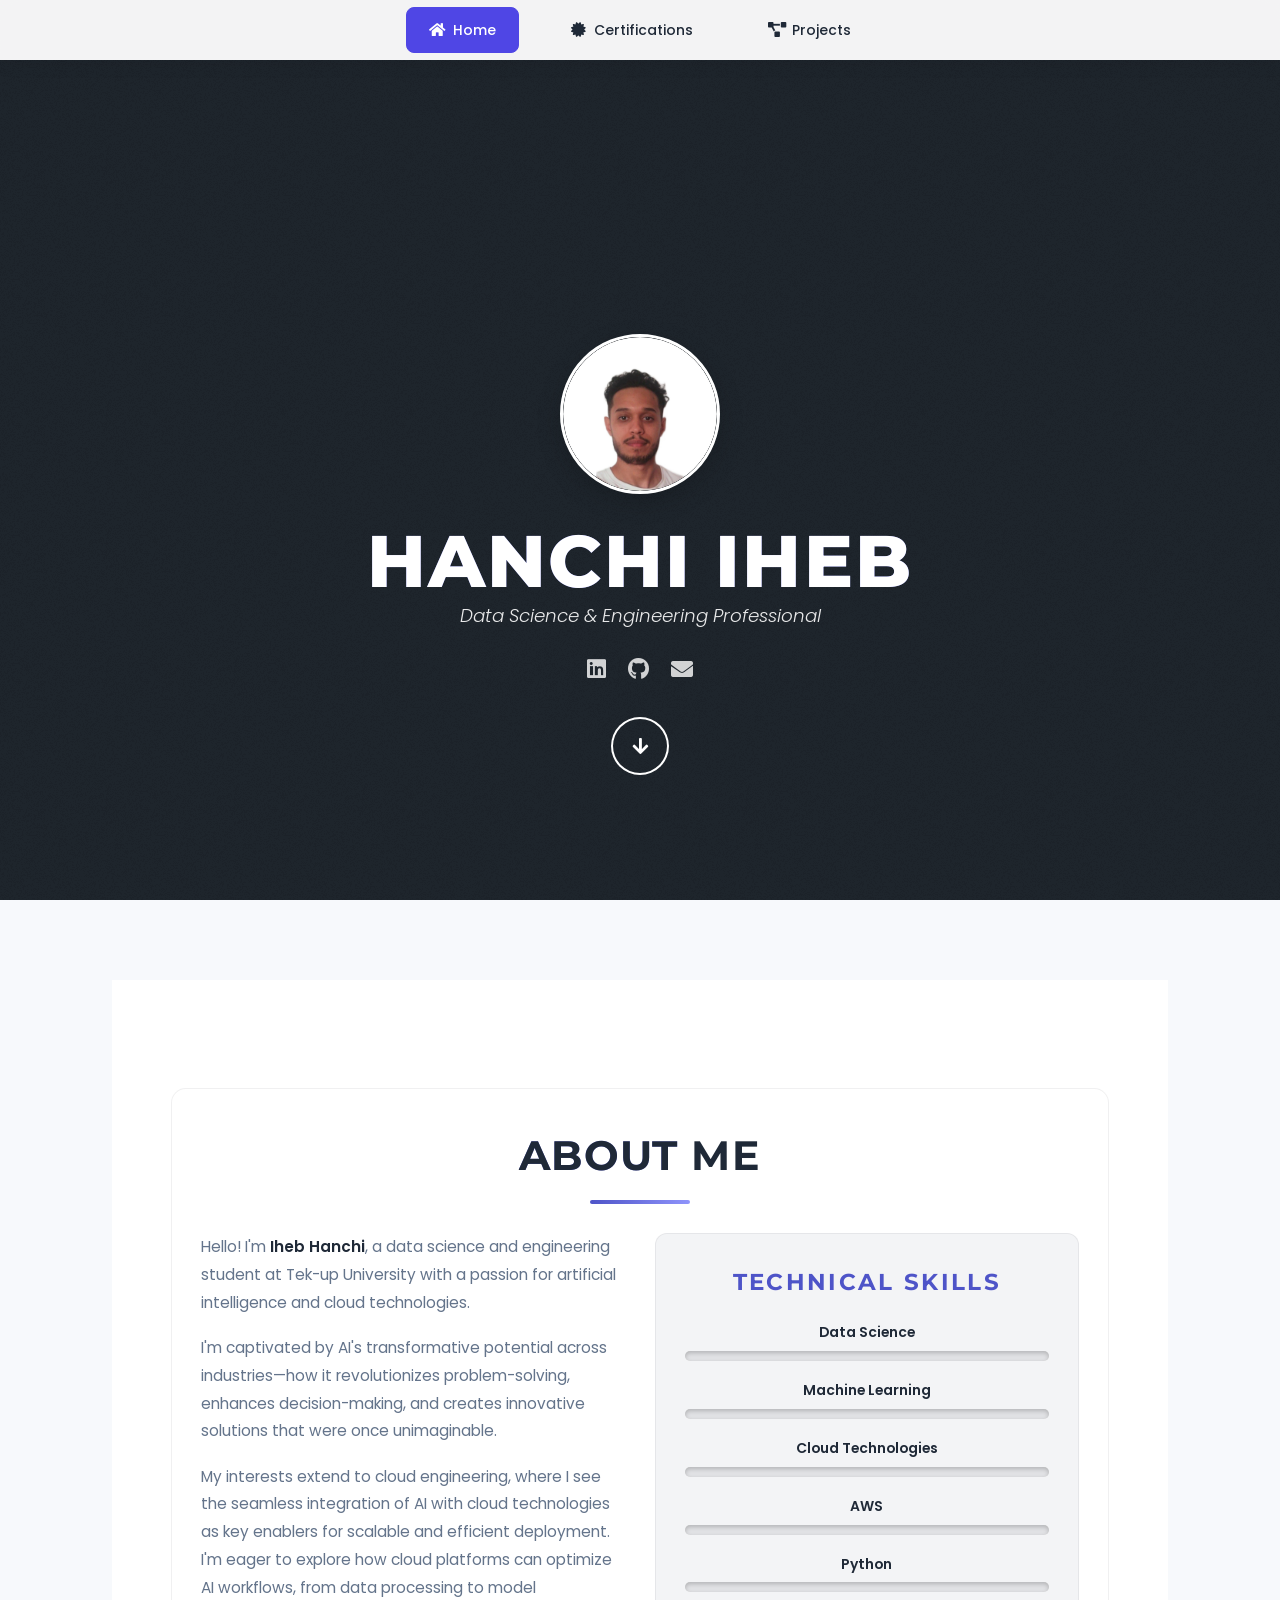
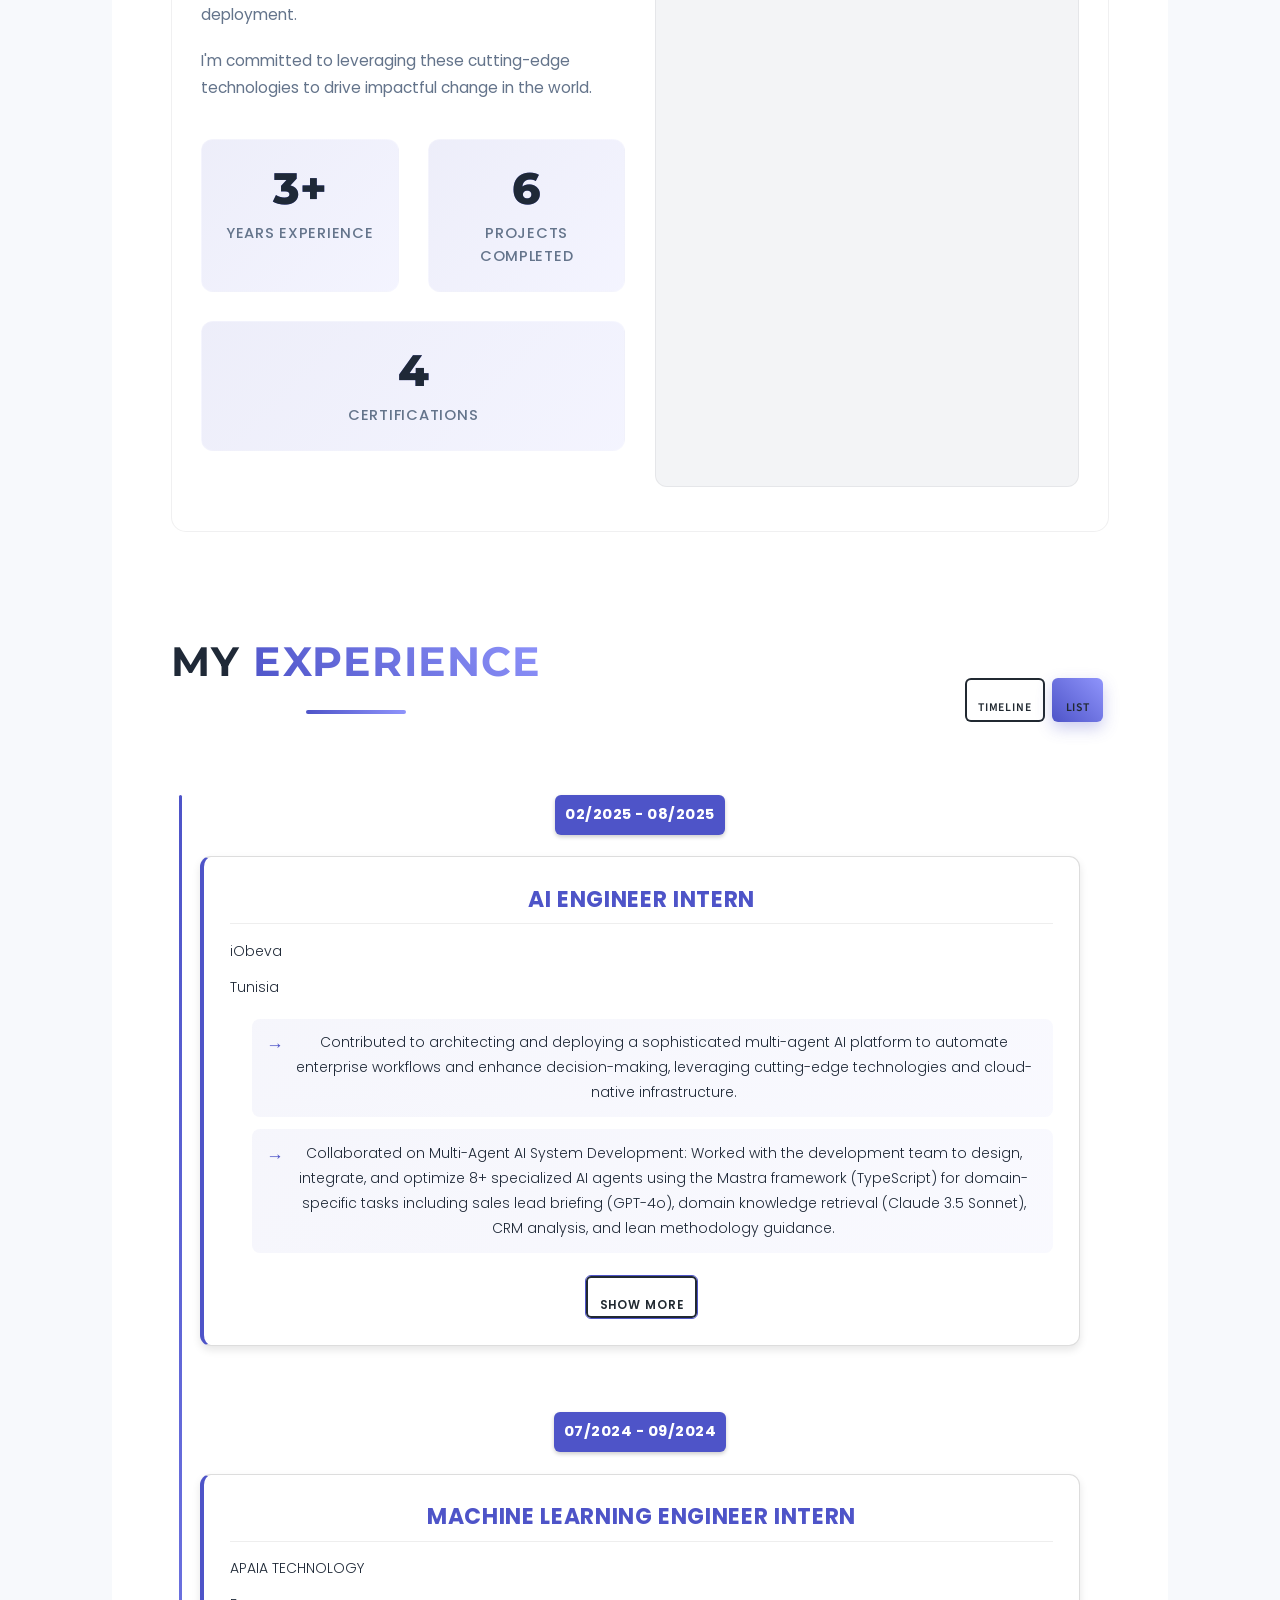
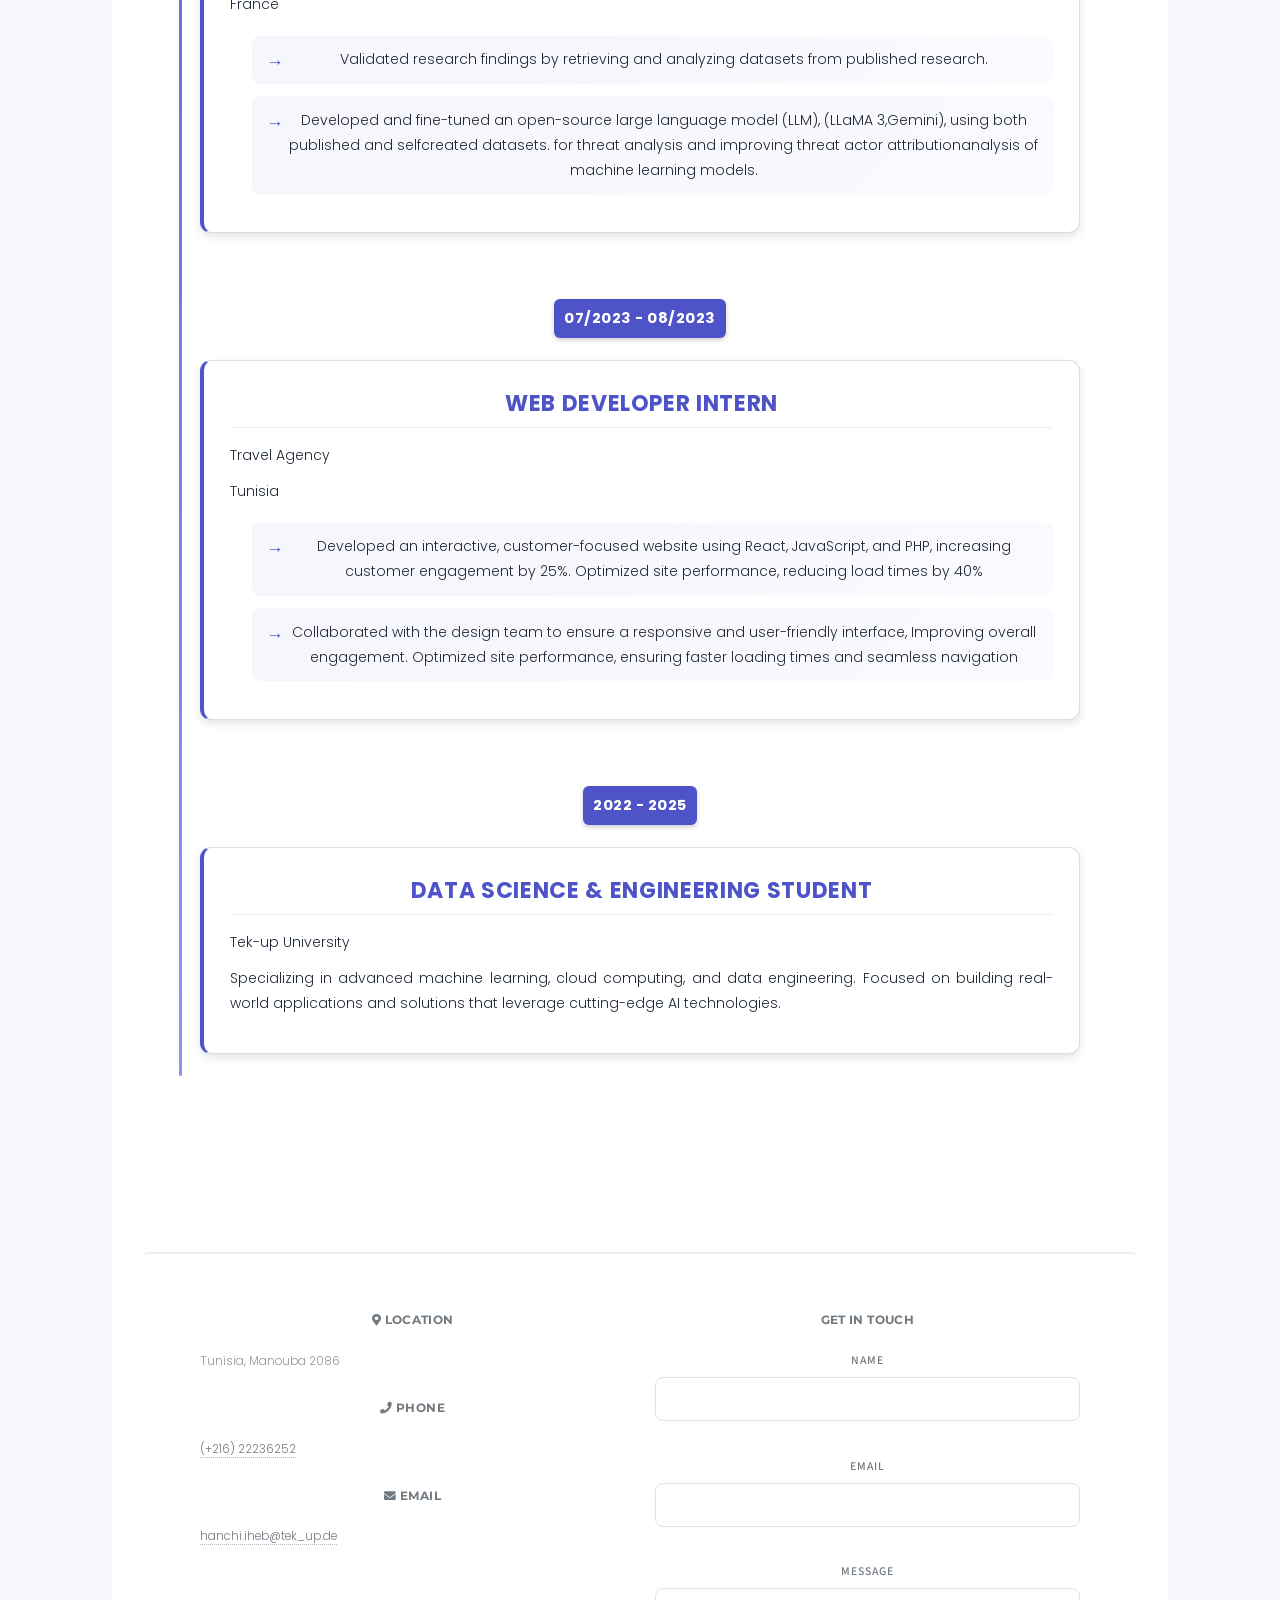
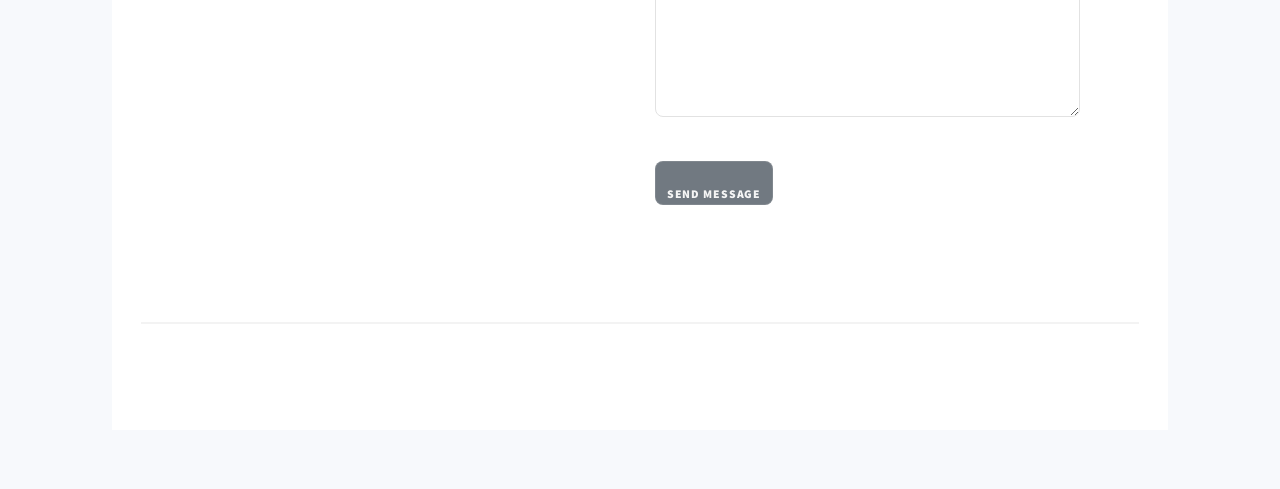
==== index.html @ a80ad4dc "my image" ====
<!DOCTYPE HTML>
<!--
	Massively by HTML5 UP
	html5up.net | @ajlkn
	Free for personal and commercial use under the CCA 3.0 license (html5up.net/license)
-->
<html>
	<head>
		<title>Hanchi Iheb | Portfolio</title>
		<meta charset="utf-8" />
		<meta name="viewport" content="width=device-width, initial-scale=1, user-scalable=no" />
		<link rel="stylesheet" href="assets/css/main.css?v=1.0.4" />
		<link rel="stylesheet" href="assets/css/custom.css?v=1.0.5" />
		<link rel="stylesheet" href="assets/css/experience-fix.css?v=1.0.4" />
		<link rel="stylesheet" href="assets/css/direct-fix.css?v=1.0.4" />
		<link rel="stylesheet" href="assets/css/navigation-fix.css?v=1.0.4" />
		<link rel="stylesheet" href="assets/css/portfolio-enhancement.css?v=1.0.4" />
		<link rel="stylesheet" href="assets/css/theme-light.css?v=1.0.4" />
		<link rel="stylesheet" href="assets/css/standalone-nav.css?v=1.0.4" />
		<link rel="preconnect" href="https://fonts.googleapis.com">
		<link rel="preconnect" href="https://fonts.gstatic.com" crossorigin>
		<link href="https://fonts.googleapis.com/css2?family=Poppins:wght@300;400;600;700&family=Montserrat:wght@700;800;900&display=swap" rel="stylesheet">
		<noscript><link rel="stylesheet" href="assets/css/noscript.css" /></noscript>
		<style>
			/* Direct fix for experience text visibility */
			.timeline-content { background-color: white !important; }
			.timeline-content p, .timeline-content li { color: #000 !important; }
			.timeline-content h3 { color: #4e54c8 !important; }
			.timeline-content ul li { color: #000 !important; }
			.timeline-content * { text-shadow: none !important; }
		</style>
	</head>
	<body class="is-preload">

		<a href="#main" class="skip-link">Skip to content</a>

		<!-- Wrapper -->
			<div id="wrapper" class="fade-in">

				<!-- Intro -->
					<div id="intro" class="fade-in-element">
						<div class="profile-picture">
							<img src="images/iheb.jpeg" alt="Iheb Hanchi" class="profile-image" />
						</div>
						<h1 class="gradient-text">Hanchi Iheb</h1>
						<p class="subtitle">Data Science & Engineering Professional</p>
						<div class="social-icons">
							<a href="https://www.linkedin.com/in/iheb-hanchi-700b96242" class="icon brands fa-linkedin" target="_blank"><span class="label">LinkedIn</span></a>
							<a href="https://github.com/Hanchiiheb" class="icon brands fa-github" target="_blank"><span class="label">GitHub</span></a>
							<a href="mailto:hanchi.iheb@tek_up.de" class="icon solid fa-envelope"><span class="label">Email</span></a>
						</div>
						<ul class="actions">
							<li><a href="#header" class="button icon solid solo fa-arrow-down scrolly">Explore</a></li>
						</ul>
					</div>

				<!-- Header -->
					<header id="header">
						
					</header>

				<!-- Nav -->
					<nav id="nav" class="modern-nav" role="navigation" aria-label="Primary">
						<ul class="links">
							<li class="active"><a href="index.html" aria-current="page"><span class="nav-icon fa fa-home"></span>Home</a></li>
							<li><a href="generic.html"><span class="nav-icon fa fa-certificate"></span>Certifications</a></li>
							<li><a href="elements.html"><span class="nav-icon fa fa-project-diagram"></span>Projects</a></li>
						</ul>
						<ul class="icons">
							<li><a href="https://github.com/Hanchiiheb" class="icon brands fa-github" target="_blank"><span class="label">GitHub</span></a></li>
							<li><a href="https://www.linkedin.com/in/iheb-hanchi-700b96242" class="icon brands fa-linkedin" target="_blank"><span class="label">LinkedIn</span></a></li>
						</ul>
					</nav>

				<!-- Main -->
					<div id="main">

						<!-- Featured Post -->
							<article class="post featured">
						<header class="major about-section">
							<h2 class="section-title"><span class="accent-color">About</span> Me</h2>
							<div class="about-content">
								<div class="about-text">
									<p>Hello! I'm <strong>Iheb Hanchi</strong>, a data science and engineering student at Tek-up University with a passion for artificial intelligence and cloud technologies.</p>
									<p>I'm captivated by AI's transformative potential across industries—how it revolutionizes problem-solving, enhances decision-making, and creates innovative solutions that were once unimaginable.</p>
									<p>My interests extend to cloud engineering, where I see the seamless integration of AI with cloud technologies as key enablers for scalable and efficient deployment. I'm eager to explore how cloud platforms can optimize AI workflows, from data processing to model deployment.</p>
									<p>I'm committed to leveraging these cutting-edge technologies to drive impactful change in the world.</p>
									
									<div class="stats-container">
										<div class="stat-item">
											<div class="stat-number">3+</div>
											<div class="stat-label">Years Experience</div>
										</div>
										<div class="stat-item">
											<div class="stat-number">6</div>
											<div class="stat-label">Projects Completed</div>
										</div>
										<div class="stat-item">
											<div class="stat-number">4</div>
											<div class="stat-label">Certifications</div>
										</div>
									</div>
								</div>
								<div class="skills-container">
									<h3>Technical Skills</h3>
									<div class="skill-item"><span class="skill-name">Data Science</span><div class="skill-bar"><div class="skill-level" style="width: 90%"></div></div></div>
									<div class="skill-item"><span class="skill-name">Machine Learning</span><div class="skill-bar"><div class="skill-level" style="width: 85%"></div></div></div>
									<div class="skill-item"><span class="skill-name">Cloud Technologies</span><div class="skill-bar"><div class="skill-level" style="width: 80%"></div></div></div>
									<div class="skill-item"><span class="skill-name">AWS</span><div class="skill-bar"><div class="skill-level" style="width: 85%"></div></div></div>
									<div class="skill-item"><span class="skill-name">Python</span><div class="skill-bar"><div class="skill-level" style="width: 90%"></div></div></div>
								</div>
							</div>
						</header>
					
					<!-- Experience Timeline -->
					<section class="timeline-section" style="display: block; visibility: visible; position: relative; z-index: 10;">
						<div class="experience-header">
							<h2 class="section-title">My <span class="accent-color">Experience</span></h2>
							<div class="view-toggle" role="tablist" aria-label="Experience View">
								<button class="toggle-btn active" data-view="timeline" aria-selected="true" type="button">Timeline</button>
								<button class="toggle-btn" data-view="list" aria-selected="false" type="button">List</button>
							</div>
						</div>
						<div class="timeline">
							<div class="timeline-item">
								<div class="timeline-dot"></div>
								<div class="timeline-date">02/2025 - 08/2025</div>
								<div class="timeline-content">
									<h3>AI Engineer Intern</h3>
									<p>iObeva</p>
									<p>Tunisia</p>
									<ul class="experience-list">
										<li>Contributed to architecting and deploying a sophisticated multi-agent AI platform to automate enterprise workflows and enhance decision-making, leveraging cutting-edge technologies and cloud-native infrastructure.</li>
										<li>Collaborated on Multi-Agent AI System Development: Worked with the development team to design, integrate, and optimize 8+ specialized AI agents using the Mastra framework (TypeScript) for domain-specific tasks including sales lead briefing (GPT-4o), domain knowledge retrieval (Claude 3.5 Sonnet), CRM analysis, and lean methodology guidance.</li>
										<li>Contributed to Agentic RAG & Tool Ecosystem: Assisted in implementing an advanced Retrieval-Augmented Generation (RAG) pipeline using PostgreSQL with PGVector for semantic search. Supported the creation of custom tools for external API integration (HubSpot, Salesforce, Jira) and web search capabilities, enabling agent autonomy with real-time data access.</li>
										<li>Managed Cloud-Native Deployment on AWS EKS: Worked with containerized full-stack application deployment (Vue.js, Node.js, PostgreSQL) using Docker on AWS Elastic Kubernetes Service (EKS). Managed cluster operations and deployment monitoring through OpenLens, overseeing pod orchestration, resource allocation, and configuration management with Helm charts. Implemented Dapr for microservices communication and state management.</li>
									</ul>
								</div>
							</div>
							<div class="timeline-item">
								<div class="timeline-dot"></div>
								<div class="timeline-date">07/2024 - 09/2024</div>
								<div class="timeline-content">
									<h3>Machine Learning Engineer Intern</h3>
									<p>APAIA TECHNOLOGY</p>
									<p>France</p>
									<ul class="experience-list">
										<li>Validated research findings by retrieving and analyzing datasets from published research.</li>
										<li>Developed and fine-tuned an open-source large language model (LLM), (LLaMA 3,Gemini), using both published and selfcreated datasets. for threat analysis and improving threat actor attributionanalysis of machine learning models.</li>
									</ul>
								</div>
							</div>
							<div class="timeline-item">
								<div class="timeline-dot"></div>
								<div class="timeline-date">07/2023 - 08/2023</div>
								<div class="timeline-content">
									<h3>Web Developer Intern</h3>
									<p>Travel Agency</p>
									<p>Tunisia</p>
									<ul class="experience-list">
										<li>Developed an interactive, customer-focused website using React, JavaScript, and PHP, increasing customer engagement by 25%. Optimized site performance, reducing load times by 40%</li>
										<li>Collaborated with the design team to ensure a responsive and user-friendly interface, Improving overall engagement. Optimized site performance, ensuring faster loading times and seamless navigation</li>
									</ul>
								</div>
							</div>
							<div class="timeline-item">
								<div class="timeline-dot"></div>
								<div class="timeline-date">2022 - 2025</div>
								<div class="timeline-content">
									<h3>Data Science & Engineering Student</h3>
									<p>Tek-up University</p>
									<p>Specializing in advanced machine learning, cloud computing, and data engineering. Focused on building real-world applications and solutions that leverage cutting-edge AI technologies.</p>
								</div>
							</div>
						</div>
					</section>
				</article>
						

				<!-- Footer -->
					<footer id="footer" class="modern-footer">
						<div class="footer-content">
							<section class="split contact">
								<section class="alt">
									<h3><i class="fa fa-map-marker-alt"></i> Location</h3>
									<p>Tunisia, Manouba 2086</p>
								</section>
								<section>
									<h3><i class="fa fa-phone"></i> Phone</h3>
									<p><a href="tel:+21622236252">(+216) 22236252</a></p>
								</section>
								<section>
									<h3><i class="fa fa-envelope"></i> Email</h3>
									<p><a href="mailto:hanchi.iheb@tek_up.de">hanchi.iheb@tek_up.de</a></p>
								</section>
							</section>
							<section class="contact-form">
								<h3>Get In Touch</h3>
								<form method="post" action="#">
									<div class="fields">
										<div class="field">
											<label for="name">Name</label>
											<input type="text" name="name" id="name" />
										</div>
										<div class="field">
											<label for="email">Email</label>
											<input type="text" name="email" id="email" />
										</div>
										<div class="field">
											<label for="message">Message</label>
											<textarea name="message" id="message" rows="3"></textarea>
										</div>
									</div>
									<ul class="actions">
										<li><input type="submit" value="Send Message" class="primary" /></li>
									</ul>
								</form>
							</section>
						</div>
					</footer>

				<!-- Copyright -->
					<div id="copyright" class="modern-copyright">
						<ul>
							<li>&copy; <script>document.write(new Date().getFullYear())</script> Iheb Hanchi</li>
							<li>Design: <a href="https://html5up.net">HTML5 UP</a>, enhanced by Iheb</li>
						</ul>
					</div>
					
					<!-- Scroll to top button for mobile -->
					<a href="#" class="scroll-to-top" id="scrollToTop">
						<i class="fa fa-arrow-up"></i>
					</a>

			</div>

		<!-- Scripts -->
			<script src="assets/js/jquery.min.js"></script>
			<script src="assets/js/jquery.scrollex.min.js"></script>
			<script src="assets/js/jquery.scrolly.min.js"></script>
			<script src="assets/js/browser.min.js"></script>
			<script src="assets/js/breakpoints.min.js"></script>
			<script src="assets/js/util.js"></script>
			<script src="assets/js/main.js?v=1.0.4"></script>
			
			<!-- Mobile enhancement scripts -->
			<script>
				// Scroll to top functionality
				document.addEventListener('DOMContentLoaded', function() {
					const scrollToTopBtn = document.getElementById('scrollToTop');
					
					// Show button when user scrolls down 300px
					window.addEventListener('scroll', function() {
						if (window.pageYOffset > 300) {
							scrollToTopBtn.classList.add('visible');
						} else {
							scrollToTopBtn.classList.remove('visible');
						}
					});
					
					// Smooth scroll to top when button is clicked
					scrollToTopBtn.addEventListener('click', function(e) {
						e.preventDefault();
						window.scrollTo({
							top: 0,
							behavior: 'smooth'
						});
					});
					
					// Improve mobile tap experience - remove 300ms delay
					document.addEventListener('touchstart', function() {}, {passive: true});
				});
			</script>
			<script src="assets/js/custom.js?v=1.0.4"></script>
			<script src="assets/js/navigation-enhancement.js?v=1.0.4"></script>
			<script src="assets/js/standalone-nav.js?v=1.0.4"></script>

	</body>
</html>
---- assets/css/main.css ----
@import url(fontawesome-all.min.css);
@import url("https://fonts.googleapis.com/css?family=Merriweather:300,700,300italic,700italic|Source+Sans+Pro:900");

/*
	Massively by HTML5 UP
	html5up.net | @ajlkn
	Free for personal and commercial use under the CCA 3.0 license (html5up.net/license)
*/

html, body, div, span, applet, object,
iframe, h1, h2, h3, h4, h5, h6, p, blockquote,
pre, a, abbr, acronym, address, big, cite,
code, del, dfn, em, img, ins, kbd, q, s, samp,
small, strike, strong, sub, sup, tt, var, b,
u, i, center, dl, dt, dd, ol, ul, li, fieldset,
form, label, legend, table, caption, tbody,
tfoot, thead, tr, th, td, article, aside,
canvas, details, embed, figure, figcaption,
footer, header, hgroup, menu, nav, output, ruby,
section, summary, time, mark, audio, video {
	margin: 0;
	padding: 0;
	border: 0;
	font-size: 100%;
	font: inherit;
	vertical-align: baseline;}

article, aside, details, figcaption, figure,
footer, header, hgroup, menu, nav, section {
	display: block;}

body {
	line-height: 1;
}

ol, ul {
	list-style: none;
}

blockquote, q {
	quotes: none;
}

	blockquote:before, blockquote:after, q:before, q:after {
		content: '';
		content: none;
	}

table {
	border-collapse: collapse;
	border-spacing: 0;
}

body {
	-webkit-text-size-adjust: none;
}

mark {
	background-color: transparent;
	color: inherit;
}

input::-moz-focus-inner {
	border: 0;
	padding: 0;
}

input, select, textarea {
	-moz-appearance: none;
	-webkit-appearance: none;
	-ms-appearance: none;
	appearance: none;
}

/* Basic */

	@-ms-viewport {
		width: device-width;
	}

	body {
		-ms-overflow-style: scrollbar;
	}

	@media screen and (max-width: 480px) {

		html, body {
			min-width: 320px;
		}

	}

	html {
		box-sizing: border-box;
	}

	*, *:before, *:after {
		box-sizing: inherit;
	}

	body {
		background-color: #1e252d;
	}

		body.is-preload *, body.is-preload *:before, body.is-preload *:after {
			-moz-animation: none !important;
			-webkit-animation: none !important;
			-ms-animation: none !important;
			animation: none !important;
			-moz-transition: none !important;
			-webkit-transition: none !important;
			-ms-transition: none !important;
			transition: none !important;
		}

/* Type */

	html {
		font-size: 16pt;
	}

		@media screen and (max-width: 1680px) {

			html {
				font-size: 12pt;
			}

		}

		@media screen and (max-width: 1280px) {

			html {
				font-size: 11pt;
			}

		}

		@media screen and (max-width: 360px) {

			html {
				font-size: 10pt;
			}

		}

	body {
		color: #212931;
	}

	body, input, select, textarea {
		font-family: "Merriweather", Georgia, serif;
		font-weight: 300;
		font-size: 1rem;
		line-height: 2.375;
	}

	a {
		-moz-transition: color 0.2s ease-in-out, background-color 0.2s ease-in-out, border-color 0.2s ease-in-out, box-shadow 0.2s ease-in-out;
		-webkit-transition: color 0.2s ease-in-out, background-color 0.2s ease-in-out, border-color 0.2s ease-in-out, box-shadow 0.2s ease-in-out;
		-ms-transition: color 0.2s ease-in-out, background-color 0.2s ease-in-out, border-color 0.2s ease-in-out, box-shadow 0.2s ease-in-out;
		transition: color 0.2s ease-in-out, background-color 0.2s ease-in-out, border-color 0.2s ease-in-out, box-shadow 0.2s ease-in-out;
		border-bottom: dotted 1px;
		text-decoration: none;
	}

		a:hover {
			border-bottom-color: transparent;
		}

	strong, b {
		font-weight: 600;
	}

	em, i {
		font-style: italic;
	}

	p {
		text-align: justify;
		margin: 0 0 2rem 0;
	}

	h1, h2, h3, h4, h5, h6 {
		font-family: "Source Sans Pro", Helvetica, sans-serif;
		font-weight: 900;
		line-height: 1.5;
		letter-spacing: 0.075em;
		text-transform: uppercase;
		margin: 0 0 1rem 0;
	}

		h1 a, h2 a, h3 a, h4 a, h5 a, h6 a {
			border-bottom: 0;
			color: inherit;
			text-decoration: none;
		}

	h1 {
		font-size: 4rem;
		line-height: 1.1;
		margin: 0 0 2rem 0;
	}

	h2 {
		font-size: 1.75rem;
		line-height: 1.3;
		margin: 0 0 1.5rem 0;
	}

	h3 {
		font-size: 1.25rem;
		margin: 0 0 1.5rem 0;
	}

	h4 {
		font-size: 1rem;
	}

	h5 {
		font-size: 0.9rem;
	}

	h6 {
		font-size: 0.8rem;
	}

	sub {
		font-size: 0.8rem;
		position: relative;
		top: 0.5rem;
	}

	sup {
		font-size: 0.8rem;
		position: relative;
		top: -0.5rem;
	}

	blockquote {
		border-left: solid 4px;
		font-style: italic;
		margin: 0 0 2rem 0;
		padding: 0.5rem 0 0.5rem 2rem;
	}

	code {
		border: solid 2px;
		font-family: "Courier New", monospace;
		font-size: 0.9rem;
		margin: 0 0.25rem;
		padding: 0.25rem 0.65rem;
	}

	pre {
		-webkit-overflow-scrolling: touch;
		font-family: "Courier New", monospace;
		font-size: 0.9rem;
		margin: 0 0 2rem 0;
	}

		pre code {
			display: block;
			line-height: 1.75;
			padding: 1rem 1.5rem;
			overflow-x: auto;
		}

	hr {
		border: 0;
		border-bottom: solid 2px;
		margin: 3rem 0;
	}

		hr.major {
			margin: 5rem 0;
		}

	.align-left {
		text-align: left;
	}

	.align-center {
		text-align: center;
	}

	.align-right {
		text-align: right;
	}

	input, select, textarea {
		color: #212931;
	}

	a {
		color: #212931;
		border-bottom-color: rgba(33, 41, 49, 0.5);
	}

		a:hover {
			border-bottom-color: transparent;
			color: #18bfef !important;
		}

	strong, b {
		color: #212931;
	}

	h1, h2, h3, h4, h5, h6 {
		color: #212931;
	}

	blockquote {
		border-left-color: #eeeeee;
	}

	code {
		background: rgba(220, 220, 220, 0.25);
		border-color: #eeeeee;
	}

	hr {
		border-bottom-color: #eeeeee;
	}

/* Row */

	.row {
		display: flex;
		flex-wrap: wrap;
		box-sizing: border-box;
		align-items: stretch;
	}

		.row > * {
			box-sizing: border-box;
		}

		.row.gtr-uniform > * > :last-child {
			margin-bottom: 0;
		}

		.row.aln-left {
			justify-content: flex-start;
		}

		.row.aln-center {
			justify-content: center;
		}

		.row.aln-right {
			justify-content: flex-end;
		}

		.row.aln-top {
			align-items: flex-start;
		}

		.row.aln-middle {
			align-items: center;
		}

		.row.aln-bottom {
			align-items: flex-end;
		}

		.row > .imp {
			order: -1;
		}

		.row > .col-1 {
			width: 8.33333%;
		}

		.row > .off-1 {
			margin-left: 8.33333%;
		}

		.row > .col-2 {
			width: 16.66667%;
		}

		.row > .off-2 {
			margin-left: 16.66667%;
		}

		.row > .col-3 {
			width: 25%;
		}

		.row > .off-3 {
			margin-left: 25%;
		}

		.row > .col-4 {
			width: 33.33333%;
		}

		.row > .off-4 {
			margin-left: 33.33333%;
		}

		.row > .col-5 {
			width: 41.66667%;
		}

		.row > .off-5 {
			margin-left: 41.66667%;
		}

		.row > .col-6 {
			width: 50%;
		}

		.row > .off-6 {
			margin-left: 50%;
		}

		.row > .col-7 {
			width: 58.33333%;
		}

		.row > .off-7 {
			margin-left: 58.33333%;
		}

		.row > .col-8 {
			width: 66.66667%;
		}

		.row > .off-8 {
			margin-left: 66.66667%;
		}

		.row > .col-9 {
			width: 75%;
		}

		.row > .off-9 {
			margin-left: 75%;
		}

		.row > .col-10 {
			width: 83.33333%;
		}

		.row > .off-10 {
			margin-left: 83.33333%;
		}

		.row > .col-11 {
			width: 91.66667%;
		}

		.row > .off-11 {
			margin-left: 91.66667%;
		}

		.row > .col-12 {
			width: 100%;
		}

		.row > .off-12 {
			margin-left: 100%;
		}

		.row.gtr-0 {
			margin-top: 0;
			margin-left: 0rem;
		}

			.row.gtr-0 > * {
				padding: 0 0 0 0rem;
			}

			.row.gtr-0.gtr-uniform {
				margin-top: 0rem;
			}

				.row.gtr-0.gtr-uniform > * {
					padding-top: 0rem;
				}

		.row.gtr-25 {
			margin-top: 0;
			margin-left: -0.375rem;
		}

			.row.gtr-25 > * {
				padding: 0 0 0 0.375rem;
			}

			.row.gtr-25.gtr-uniform {
				margin-top: -0.375rem;
			}

				.row.gtr-25.gtr-uniform > * {
					padding-top: 0.375rem;
				}

		.row.gtr-50 {
			margin-top: 0;
			margin-left: -0.75rem;
		}

			.row.gtr-50 > * {
				padding: 0 0 0 0.75rem;
			}

			.row.gtr-50.gtr-uniform {
				margin-top: -0.75rem;
			}

				.row.gtr-50.gtr-uniform > * {
					padding-top: 0.75rem;
				}

		.row {
			margin-top: 0;
			margin-left: -1.5rem;
		}

			.row > * {
				padding: 0 0 0 1.5rem;
			}

			.row.gtr-uniform {
				margin-top: -1.5rem;
			}

				.row.gtr-uniform > * {
					padding-top: 1.5rem;
				}

		.row.gtr-150 {
			margin-top: 0;
			margin-left: -2.25rem;
		}

			.row.gtr-150 > * {
				padding: 0 0 0 2.25rem;
			}

			.row.gtr-150.gtr-uniform {
				margin-top: -2.25rem;
			}

				.row.gtr-150.gtr-uniform > * {
					padding-top: 2.25rem;
				}

		.row.gtr-200 {
			margin-top: 0;
			margin-left: -3rem;
		}

			.row.gtr-200 > * {
				padding: 0 0 0 3rem;
			}

			.row.gtr-200.gtr-uniform {
				margin-top: -3rem;
			}

				.row.gtr-200.gtr-uniform > * {
					padding-top: 3rem;
				}

		@media screen and (max-width: 1680px) {

			.row {
				display: flex;
				flex-wrap: wrap;
				box-sizing: border-box;
				align-items: stretch;
			}

				.row > * {
					box-sizing: border-box;
				}

				.row.gtr-uniform > * > :last-child {
					margin-bottom: 0;
				}

				.row.aln-left {
					justify-content: flex-start;
				}

				.row.aln-center {
					justify-content: center;
				}

				.row.aln-right {
					justify-content: flex-end;
				}

				.row.aln-top {
					align-items: flex-start;
				}

				.row.aln-middle {
					align-items: center;
				}

				.row.aln-bottom {
					align-items: flex-end;
				}

				.row > .imp-xlarge {
					order: -1;
				}

				.row > .col-1-xlarge {
					width: 8.33333%;
				}

				.row > .off-1-xlarge {
					margin-left: 8.33333%;
				}

				.row > .col-2-xlarge {
					width: 16.66667%;
				}

				.row > .off-2-xlarge {
					margin-left: 16.66667%;
				}

				.row > .col-3-xlarge {
					width: 25%;
				}

				.row > .off-3-xlarge {
					margin-left: 25%;
				}

				.row > .col-4-xlarge {
					width: 33.33333%;
				}

				.row > .off-4-xlarge {
					margin-left: 33.33333%;
				}

				.row > .col-5-xlarge {
					width: 41.66667%;
				}

				.row > .off-5-xlarge {
					margin-left: 41.66667%;
				}

				.row > .col-6-xlarge {
					width: 50%;
				}

				.row > .off-6-xlarge {
					margin-left: 50%;
				}

				.row > .col-7-xlarge {
					width: 58.33333%;
				}

				.row > .off-7-xlarge {
					margin-left: 58.33333%;
				}

				.row > .col-8-xlarge {
					width: 66.66667%;
				}

				.row > .off-8-xlarge {
					margin-left: 66.66667%;
				}

				.row > .col-9-xlarge {
					width: 75%;
				}

				.row > .off-9-xlarge {
					margin-left: 75%;
				}

				.row > .col-10-xlarge {
					width: 83.33333%;
				}

				.row > .off-10-xlarge {
					margin-left: 83.33333%;
				}

				.row > .col-11-xlarge {
					width: 91.66667%;
				}

				.row > .off-11-xlarge {
					margin-left: 91.66667%;
				}

				.row > .col-12-xlarge {
					width: 100%;
				}

				.row > .off-12-xlarge {
					margin-left: 100%;
				}

				.row.gtr-0 {
					margin-top: 0;
					margin-left: 0rem;
				}

					.row.gtr-0 > * {
						padding: 0 0 0 0rem;
					}

					.row.gtr-0.gtr-uniform {
						margin-top: 0rem;
					}

						.row.gtr-0.gtr-uniform > * {
							padding-top: 0rem;
						}

				.row.gtr-25 {
					margin-top: 0;
					margin-left: -0.375rem;
				}

					.row.gtr-25 > * {
						padding: 0 0 0 0.375rem;
					}

					.row.gtr-25.gtr-uniform {
						margin-top: -0.375rem;
					}

						.row.gtr-25.gtr-uniform > * {
							padding-top: 0.375rem;
						}

				.row.gtr-50 {
					margin-top: 0;
					margin-left: -0.75rem;
				}

					.row.gtr-50 > * {
						padding: 0 0 0 0.75rem;
					}

					.row.gtr-50.gtr-uniform {
						margin-top: -0.75rem;
					}

						.row.gtr-50.gtr-uniform > * {
							padding-top: 0.75rem;
						}

				.row {
					margin-top: 0;
					margin-left: -1.5rem;
				}

					.row > * {
						padding: 0 0 0 1.5rem;
					}

					.row.gtr-uniform {
						margin-top: -1.5rem;
					}

						.row.gtr-uniform > * {
							padding-top: 1.5rem;
						}

				.row.gtr-150 {
					margin-top: 0;
					margin-left: -2.25rem;
				}

					.row.gtr-150 > * {
						padding: 0 0 0 2.25rem;
					}

					.row.gtr-150.gtr-uniform {
						margin-top: -2.25rem;
					}

						.row.gtr-150.gtr-uniform > * {
							padding-top: 2.25rem;
						}

				.row.gtr-200 {
					margin-top: 0;
					margin-left: -3rem;
				}

					.row.gtr-200 > * {
						padding: 0 0 0 3rem;
					}

					.row.gtr-200.gtr-uniform {
						margin-top: -3rem;
					}

						.row.gtr-200.gtr-uniform > * {
							padding-top: 3rem;
						}

		}

		@media screen and (max-width: 1280px) {

			.row {
				display: flex;
				flex-wrap: wrap;
				box-sizing: border-box;
				align-items: stretch;
			}

				.row > * {
					box-sizing: border-box;
				}

				.row.gtr-uniform > * > :last-child {
					margin-bottom: 0;
				}

				.row.aln-left {
					justify-content: flex-start;
				}

				.row.aln-center {
					justify-content: center;
				}

				.row.aln-right {
					justify-content: flex-end;
				}

				.row.aln-top {
					align-items: flex-start;
				}

				.row.aln-middle {
					align-items: center;
				}

				.row.aln-bottom {
					align-items: flex-end;
				}

				.row > .imp-large {
					order: -1;
				}

				.row > .col-1-large {
					width: 8.33333%;
				}

				.row > .off-1-large {
					margin-left: 8.33333%;
				}

				.row > .col-2-large {
					width: 16.66667%;
				}

				.row > .off-2-large {
					margin-left: 16.66667%;
				}

				.row > .col-3-large {
					width: 25%;
				}

				.row > .off-3-large {
					margin-left: 25%;
				}

				.row > .col-4-large {
					width: 33.33333%;
				}

				.row > .off-4-large {
					margin-left: 33.33333%;
				}

				.row > .col-5-large {
					width: 41.66667%;
				}

				.row > .off-5-large {
					margin-left: 41.66667%;
				}

				.row > .col-6-large {
					width: 50%;
				}

				.row > .off-6-large {
					margin-left: 50%;
				}

				.row > .col-7-large {
					width: 58.33333%;
				}

				.row > .off-7-large {
					margin-left: 58.33333%;
				}

				.row > .col-8-large {
					width: 66.66667%;
				}

				.row > .off-8-large {
					margin-left: 66.66667%;
				}

				.row > .col-9-large {
					width: 75%;
				}

				.row > .off-9-large {
					margin-left: 75%;
				}

				.row > .col-10-large {
					width: 83.33333%;
				}

				.row > .off-10-large {
					margin-left: 83.33333%;
				}

				.row > .col-11-large {
					width: 91.66667%;
				}

				.row > .off-11-large {
					margin-left: 91.66667%;
				}

				.row > .col-12-large {
					width: 100%;
				}

				.row > .off-12-large {
					margin-left: 100%;
				}

				.row.gtr-0 {
					margin-top: 0;
					margin-left: 0rem;
				}

					.row.gtr-0 > * {
						padding: 0 0 0 0rem;
					}

					.row.gtr-0.gtr-uniform {
						margin-top: 0rem;
					}

						.row.gtr-0.gtr-uniform > * {
							padding-top: 0rem;
						}

				.row.gtr-25 {
					margin-top: 0;
					margin-left: -0.375rem;
				}

					.row.gtr-25 > * {
						padding: 0 0 0 0.375rem;
					}

					.row.gtr-25.gtr-uniform {
						margin-top: -0.375rem;
					}

						.row.gtr-25.gtr-uniform > * {
							padding-top: 0.375rem;
						}

				.row.gtr-50 {
					margin-top: 0;
					margin-left: -0.75rem;
				}

					.row.gtr-50 > * {
						padding: 0 0 0 0.75rem;
					}

					.row.gtr-50.gtr-uniform {
						margin-top: -0.75rem;
					}

						.row.gtr-50.gtr-uniform > * {
							padding-top: 0.75rem;
						}

				.row {
					margin-top: 0;
					margin-left: -1.5rem;
				}

					.row > * {
						padding: 0 0 0 1.5rem;
					}

					.row.gtr-uniform {
						margin-top: -1.5rem;
					}

						.row.gtr-uniform > * {
							padding-top: 1.5rem;
						}

				.row.gtr-150 {
					margin-top: 0;
					margin-left: -2.25rem;
				}

					.row.gtr-150 > * {
						padding: 0 0 0 2.25rem;
					}

					.row.gtr-150.gtr-uniform {
						margin-top: -2.25rem;
					}

						.row.gtr-150.gtr-uniform > * {
							padding-top: 2.25rem;
						}

				.row.gtr-200 {
					margin-top: 0;
					margin-left: -3rem;
				}

					.row.gtr-200 > * {
						padding: 0 0 0 3rem;
					}

					.row.gtr-200.gtr-uniform {
						margin-top: -3rem;
					}

						.row.gtr-200.gtr-uniform > * {
							padding-top: 3rem;
						}

		}

		@media screen and (max-width: 980px) {

			.row {
				display: flex;
				flex-wrap: wrap;
				box-sizing: border-box;
				align-items: stretch;
			}

				.row > * {
					box-sizing: border-box;
				}

				.row.gtr-uniform > * > :last-child {
					margin-bottom: 0;
				}

				.row.aln-left {
					justify-content: flex-start;
				}

				.row.aln-center {
					justify-content: center;
				}

				.row.aln-right {
					justify-content: flex-end;
				}

				.row.aln-top {
					align-items: flex-start;
				}

				.row.aln-middle {
					align-items: center;
				}

				.row.aln-bottom {
					align-items: flex-end;
				}

				.row > .imp-medium {
					order: -1;
				}

				.row > .col-1-medium {
					width: 8.33333%;
				}

				.row > .off-1-medium {
					margin-left: 8.33333%;
				}

				.row > .col-2-medium {
					width: 16.66667%;
				}

				.row > .off-2-medium {
					margin-left: 16.66667%;
				}

				.row > .col-3-medium {
					width: 25%;
				}

				.row > .off-3-medium {
					margin-left: 25%;
				}

				.row > .col-4-medium {
					width: 33.33333%;
				}

				.row > .off-4-medium {
					margin-left: 33.33333%;
				}

				.row > .col-5-medium {
					width: 41.66667%;
				}

				.row > .off-5-medium {
					margin-left: 41.66667%;
				}

				.row > .col-6-medium {
					width: 50%;
				}

				.row > .off-6-medium {
					margin-left: 50%;
				}

				.row > .col-7-medium {
					width: 58.33333%;
				}

				.row > .off-7-medium {
					margin-left: 58.33333%;
				}

				.row > .col-8-medium {
					width: 66.66667%;
				}

				.row > .off-8-medium {
					margin-left: 66.66667%;
				}

				.row > .col-9-medium {
					width: 75%;
				}

				.row > .off-9-medium {
					margin-left: 75%;
				}

				.row > .col-10-medium {
					width: 83.33333%;
				}

				.row > .off-10-medium {
					margin-left: 83.33333%;
				}

				.row > .col-11-medium {
					width: 91.66667%;
				}

				.row > .off-11-medium {
					margin-left: 91.66667%;
				}

				.row > .col-12-medium {
					width: 100%;
				}

				.row > .off-12-medium {
					margin-left: 100%;
				}

				.row.gtr-0 {
					margin-top: 0;
					margin-left: 0rem;
				}

					.row.gtr-0 > * {
						padding: 0 0 0 0rem;
					}

					.row.gtr-0.gtr-uniform {
						margin-top: 0rem;
					}

						.row.gtr-0.gtr-uniform > * {
							padding-top: 0rem;
						}

				.row.gtr-25 {
					margin-top: 0;
					margin-left: -0.375rem;
				}

					.row.gtr-25 > * {
						padding: 0 0 0 0.375rem;
					}

					.row.gtr-25.gtr-uniform {
						margin-top: -0.375rem;
					}

						.row.gtr-25.gtr-uniform > * {
							padding-top: 0.375rem;
						}

				.row.gtr-50 {
					margin-top: 0;
					margin-left: -0.75rem;
				}

					.row.gtr-50 > * {
						padding: 0 0 0 0.75rem;
					}

					.row.gtr-50.gtr-uniform {
						margin-top: -0.75rem;
					}

						.row.gtr-50.gtr-uniform > * {
							padding-top: 0.75rem;
						}

				.row {
					margin-top: 0;
					margin-left: -1.5rem;
				}

					.row > * {
						padding: 0 0 0 1.5rem;
					}

					.row.gtr-uniform {
						margin-top: -1.5rem;
					}

						.row.gtr-uniform > * {
							padding-top: 1.5rem;
						}

				.row.gtr-150 {
					margin-top: 0;
					margin-left: -2.25rem;
				}

					.row.gtr-150 > * {
						padding: 0 0 0 2.25rem;
					}

					.row.gtr-150.gtr-uniform {
						margin-top: -2.25rem;
					}

						.row.gtr-150.gtr-uniform > * {
							padding-top: 2.25rem;
						}

				.row.gtr-200 {
					margin-top: 0;
					margin-left: -3rem;
				}

					.row.gtr-200 > * {
						padding: 0 0 0 3rem;
					}

					.row.gtr-200.gtr-uniform {
						margin-top: -3rem;
					}

						.row.gtr-200.gtr-uniform > * {
							padding-top: 3rem;
						}

		}

		@media screen and (max-width: 736px) {

			.row {
				display: flex;
				flex-wrap: wrap;
				box-sizing: border-box;
				align-items: stretch;
			}

				.row > * {
					box-sizing: border-box;
				}

				.row.gtr-uniform > * > :last-child {
					margin-bottom: 0;
				}

				.row.aln-left {
					justify-content: flex-start;
				}

				.row.aln-center {
					justify-content: center;
				}

				.row.aln-right {
					justify-content: flex-end;
				}

				.row.aln-top {
					align-items: flex-start;
				}

				.row.aln-middle {
					align-items: center;
				}

				.row.aln-bottom {
					align-items: flex-end;
				}

				.row > .imp-small {
					order: -1;
				}

				.row > .col-1-small {
					width: 8.33333%;
				}

				.row > .off-1-small {
					margin-left: 8.33333%;
				}

				.row > .col-2-small {
					width: 16.66667%;
				}

				.row > .off-2-small {
					margin-left: 16.66667%;
				}

				.row > .col-3-small {
					width: 25%;
				}

				.row > .off-3-small {
					margin-left: 25%;
				}

				.row > .col-4-small {
					width: 33.33333%;
				}

				.row > .off-4-small {
					margin-left: 33.33333%;
				}

				.row > .col-5-small {
					width: 41.66667%;
				}

				.row > .off-5-small {
					margin-left: 41.66667%;
				}

				.row > .col-6-small {
					width: 50%;
				}

				.row > .off-6-small {
					margin-left: 50%;
				}

				.row > .col-7-small {
					width: 58.33333%;
				}

				.row > .off-7-small {
					margin-left: 58.33333%;
				}

				.row > .col-8-small {
					width: 66.66667%;
				}

				.row > .off-8-small {
					margin-left: 66.66667%;
				}

				.row > .col-9-small {
					width: 75%;
				}

				.row > .off-9-small {
					margin-left: 75%;
				}

				.row > .col-10-small {
					width: 83.33333%;
				}

				.row > .off-10-small {
					margin-left: 83.33333%;
				}

				.row > .col-11-small {
					width: 91.66667%;
				}

				.row > .off-11-small {
					margin-left: 91.66667%;
				}

				.row > .col-12-small {
					width: 100%;
				}

				.row > .off-12-small {
					margin-left: 100%;
				}

				.row.gtr-0 {
					margin-top: 0;
					margin-left: 0rem;
				}

					.row.gtr-0 > * {
						padding: 0 0 0 0rem;
					}

					.row.gtr-0.gtr-uniform {
						margin-top: 0rem;
					}

						.row.gtr-0.gtr-uniform > * {
							padding-top: 0rem;
						}

				.row.gtr-25 {
					margin-top: 0;
					margin-left: -0.375rem;
				}

					.row.gtr-25 > * {
						padding: 0 0 0 0.375rem;
					}

					.row.gtr-25.gtr-uniform {
						margin-top: -0.375rem;
					}

						.row.gtr-25.gtr-uniform > * {
							padding-top: 0.375rem;
						}

				.row.gtr-50 {
					margin-top: 0;
					margin-left: -0.75rem;
				}

					.row.gtr-50 > * {
						padding: 0 0 0 0.75rem;
					}

					.row.gtr-50.gtr-uniform {
						margin-top: -0.75rem;
					}

						.row.gtr-50.gtr-uniform > * {
							padding-top: 0.75rem;
						}

				.row {
					margin-top: 0;
					margin-left: -1.5rem;
				}

					.row > * {
						padding: 0 0 0 1.5rem;
					}

					.row.gtr-uniform {
						margin-top: -1.5rem;
					}

						.row.gtr-uniform > * {
							padding-top: 1.5rem;
						}

				.row.gtr-150 {
					margin-top: 0;
					margin-left: -2.25rem;
				}

					.row.gtr-150 > * {
						padding: 0 0 0 2.25rem;
					}

					.row.gtr-150.gtr-uniform {
						margin-top: -2.25rem;
					}

						.row.gtr-150.gtr-uniform > * {
							padding-top: 2.25rem;
						}

				.row.gtr-200 {
					margin-top: 0;
					margin-left: -3rem;
				}

					.row.gtr-200 > * {
						padding: 0 0 0 3rem;
					}

					.row.gtr-200.gtr-uniform {
						margin-top: -3rem;
					}

						.row.gtr-200.gtr-uniform > * {
							padding-top: 3rem;
						}

		}

		@media screen and (max-width: 480px) {

			.row {
				display: flex;
				flex-wrap: wrap;
				box-sizing: border-box;
				align-items: stretch;
			}

				.row > * {
					box-sizing: border-box;
				}

				.row.gtr-uniform > * > :last-child {
					margin-bottom: 0;
				}

				.row.aln-left {
					justify-content: flex-start;
				}

				.row.aln-center {
					justify-content: center;
				}

				.row.aln-right {
					justify-content: flex-end;
				}

				.row.aln-top {
					align-items: flex-start;
				}

				.row.aln-middle {
					align-items: center;
				}

				.row.aln-bottom {
					align-items: flex-end;
				}

				.row > .imp-xsmall {
					order: -1;
				}

				.row > .col-1-xsmall {
					width: 8.33333%;
				}

				.row > .off-1-xsmall {
					margin-left: 8.33333%;
				}

				.row > .col-2-xsmall {
					width: 16.66667%;
				}

				.row > .off-2-xsmall {
					margin-left: 16.66667%;
				}

				.row > .col-3-xsmall {
					width: 25%;
				}

				.row > .off-3-xsmall {
					margin-left: 25%;
				}

				.row > .col-4-xsmall {
					width: 33.33333%;
				}

				.row > .off-4-xsmall {
					margin-left: 33.33333%;
				}

				.row > .col-5-xsmall {
					width: 41.66667%;
				}

				.row > .off-5-xsmall {
					margin-left: 41.66667%;
				}

				.row > .col-6-xsmall {
					width: 50%;
				}

				.row > .off-6-xsmall {
					margin-left: 50%;
				}

				.row > .col-7-xsmall {
					width: 58.33333%;
				}

				.row > .off-7-xsmall {
					margin-left: 58.33333%;
				}

				.row > .col-8-xsmall {
					width: 66.66667%;
				}

				.row > .off-8-xsmall {
					margin-left: 66.66667%;
				}

				.row > .col-9-xsmall {
					width: 75%;
				}

				.row > .off-9-xsmall {
					margin-left: 75%;
				}

				.row > .col-10-xsmall {
					width: 83.33333%;
				}

				.row > .off-10-xsmall {
					margin-left: 83.33333%;
				}

				.row > .col-11-xsmall {
					width: 91.66667%;
				}

				.row > .off-11-xsmall {
					margin-left: 91.66667%;
				}

				.row > .col-12-xsmall {
					width: 100%;
				}

				.row > .off-12-xsmall {
					margin-left: 100%;
				}

				.row.gtr-0 {
					margin-top: 0;
					margin-left: 0rem;
				}

					.row.gtr-0 > * {
						padding: 0 0 0 0rem;
					}

					.row.gtr-0.gtr-uniform {
						margin-top: 0rem;
					}

						.row.gtr-0.gtr-uniform > * {
							padding-top: 0rem;
						}

				.row.gtr-25 {
					margin-top: 0;
					margin-left: -0.375rem;
				}

					.row.gtr-25 > * {
						padding: 0 0 0 0.375rem;
					}

					.row.gtr-25.gtr-uniform {
						margin-top: -0.375rem;
					}

						.row.gtr-25.gtr-uniform > * {
							padding-top: 0.375rem;
						}

				.row.gtr-50 {
					margin-top: 0;
					margin-left: -0.75rem;
				}

					.row.gtr-50 > * {
						padding: 0 0 0 0.75rem;
					}

					.row.gtr-50.gtr-uniform {
						margin-top: -0.75rem;
					}

						.row.gtr-50.gtr-uniform > * {
							padding-top: 0.75rem;
						}

				.row {
					margin-top: 0;
					margin-left: -1.5rem;
				}

					.row > * {
						padding: 0 0 0 1.5rem;
					}

					.row.gtr-uniform {
						margin-top: -1.5rem;
					}

						.row.gtr-uniform > * {
							padding-top: 1.5rem;
						}

				.row.gtr-150 {
					margin-top: 0;
					margin-left: -2.25rem;
				}

					.row.gtr-150 > * {
						padding: 0 0 0 2.25rem;
					}

					.row.gtr-150.gtr-uniform {
						margin-top: -2.25rem;
					}

						.row.gtr-150.gtr-uniform > * {
							padding-top: 2.25rem;
						}

				.row.gtr-200 {
					margin-top: 0;
					margin-left: -3rem;
				}

					.row.gtr-200 > * {
						padding: 0 0 0 3rem;
					}

					.row.gtr-200.gtr-uniform {
						margin-top: -3rem;
					}

						.row.gtr-200.gtr-uniform > * {
							padding-top: 3rem;
						}

		}

		@media screen and (max-width: 360px) {

			.row {
				display: flex;
				flex-wrap: wrap;
				box-sizing: border-box;
				align-items: stretch;
			}

				.row > * {
					box-sizing: border-box;
				}

				.row.gtr-uniform > * > :last-child {
					margin-bottom: 0;
				}

				.row.aln-left {
					justify-content: flex-start;
				}

				.row.aln-center {
					justify-content: center;
				}

				.row.aln-right {
					justify-content: flex-end;
				}

				.row.aln-top {
					align-items: flex-start;
				}

				.row.aln-middle {
					align-items: center;
				}

				.row.aln-bottom {
					align-items: flex-end;
				}

				.row > .imp-xxsmall {
					order: -1;
				}

				.row > .col-1-xxsmall {
					width: 8.33333%;
				}

				.row > .off-1-xxsmall {
					margin-left: 8.33333%;
				}

				.row > .col-2-xxsmall {
					width: 16.66667%;
				}

				.row > .off-2-xxsmall {
					margin-left: 16.66667%;
				}

				.row > .col-3-xxsmall {
					width: 25%;
				}

				.row > .off-3-xxsmall {
					margin-left: 25%;
				}

				.row > .col-4-xxsmall {
					width: 33.33333%;
				}

				.row > .off-4-xxsmall {
					margin-left: 33.33333%;
				}

				.row > .col-5-xxsmall {
					width: 41.66667%;
				}

				.row > .off-5-xxsmall {
					margin-left: 41.66667%;
				}

				.row > .col-6-xxsmall {
					width: 50%;
				}

				.row > .off-6-xxsmall {
					margin-left: 50%;
				}

				.row > .col-7-xxsmall {
					width: 58.33333%;
				}

				.row > .off-7-xxsmall {
					margin-left: 58.33333%;
				}

				.row > .col-8-xxsmall {
					width: 66.66667%;
				}

				.row > .off-8-xxsmall {
					margin-left: 66.66667%;
				}

				.row > .col-9-xxsmall {
					width: 75%;
				}

				.row > .off-9-xxsmall {
					margin-left: 75%;
				}

				.row > .col-10-xxsmall {
					width: 83.33333%;
				}

				.row > .off-10-xxsmall {
					margin-left: 83.33333%;
				}

				.row > .col-11-xxsmall {
					width: 91.66667%;
				}

				.row > .off-11-xxsmall {
					margin-left: 91.66667%;
				}

				.row > .col-12-xxsmall {
					width: 100%;
				}

				.row > .off-12-xxsmall {
					margin-left: 100%;
				}

				.row.gtr-0 {
					margin-top: 0;
					margin-left: 0rem;
				}

					.row.gtr-0 > * {
						padding: 0 0 0 0rem;
					}

					.row.gtr-0.gtr-uniform {
						margin-top: 0rem;
					}

						.row.gtr-0.gtr-uniform > * {
							padding-top: 0rem;
						}

				.row.gtr-25 {
					margin-top: 0;
					margin-left: -0.375rem;
				}

					.row.gtr-25 > * {
						padding: 0 0 0 0.375rem;
					}

					.row.gtr-25.gtr-uniform {
						margin-top: -0.375rem;
					}

						.row.gtr-25.gtr-uniform > * {
							padding-top: 0.375rem;
						}

				.row.gtr-50 {
					margin-top: 0;
					margin-left: -0.75rem;
				}

					.row.gtr-50 > * {
						padding: 0 0 0 0.75rem;
					}

					.row.gtr-50.gtr-uniform {
						margin-top: -0.75rem;
					}

						.row.gtr-50.gtr-uniform > * {
							padding-top: 0.75rem;
						}

				.row {
					margin-top: 0;
					margin-left: -1.5rem;
				}

					.row > * {
						padding: 0 0 0 1.5rem;
					}

					.row.gtr-uniform {
						margin-top: -1.5rem;
					}

						.row.gtr-uniform > * {
							padding-top: 1.5rem;
						}

				.row.gtr-150 {
					margin-top: 0;
					margin-left: -2.25rem;
				}

					.row.gtr-150 > * {
						padding: 0 0 0 2.25rem;
					}

					.row.gtr-150.gtr-uniform {
						margin-top: -2.25rem;
					}

						.row.gtr-150.gtr-uniform > * {
							padding-top: 2.25rem;
						}

				.row.gtr-200 {
					margin-top: 0;
					margin-left: -3rem;
				}

					.row.gtr-200 > * {
						padding: 0 0 0 3rem;
					}

					.row.gtr-200.gtr-uniform {
						margin-top: -3rem;
					}

						.row.gtr-200.gtr-uniform > * {
							padding-top: 3rem;
						}

		}

/* Box */

	.box {
		border: solid 2px;
		margin-bottom: 2rem;
		padding: 1.5rem;
	}

		.box > :last-child,
		.box > :last-child > :last-child,
		.box > :last-child > :last-child > :last-child {
			margin-bottom: 0;
		}

		.box.alt {
			border: 0;
			border-radius: 0;
			padding: 0;
		}

	.box {
		border-color: #eeeeee;
	}

/* Button */

	input[type="submit"],
	input[type="reset"],
	input[type="button"],
	button,
	.button {
		-moz-appearance: none;
		-webkit-appearance: none;
		-ms-appearance: none;
		appearance: none;
		-moz-transition: background-color 0.2s ease-in-out, box-shadow 0.2s ease-in-out, color 0.2s ease-in-out;
		-webkit-transition: background-color 0.2s ease-in-out, box-shadow 0.2s ease-in-out, color 0.2s ease-in-out;
		-ms-transition: background-color 0.2s ease-in-out, box-shadow 0.2s ease-in-out, color 0.2s ease-in-out;
		transition: background-color 0.2s ease-in-out, box-shadow 0.2s ease-in-out, color 0.2s ease-in-out;
		border: 0;
		border-radius: 0;
		cursor: pointer;
		display: inline-block;
		font-family: "Source Sans Pro", Helvetica, sans-serif;
		font-size: 0.8rem;
		font-weight: 900;
		letter-spacing: 0.075em;
		height: 3rem;
		line-height: 3rem;
		padding: 0 2rem;
		text-align: center;
		text-decoration: none;
		text-transform: uppercase;
		white-space: nowrap;
	}

		input[type="submit"].icon:before,
		input[type="reset"].icon:before,
		input[type="button"].icon:before,
		button.icon:before,
		.button.icon:before {
			margin-right: 0.5rem;
		}

		input[type="submit"].icon.solo,
		input[type="reset"].icon.solo,
		input[type="button"].icon.solo,
		button.icon.solo,
		.button.icon.solo {
			position: relative;
			width: 4rem;
			height: 4rem;
			line-height: 4rem;
			border-radius: 4rem;
			text-indent: 4rem;
			overflow: hidden;
			padding: 0;
			white-space: nowrap;
		}

			input[type="submit"].icon.solo:before,
			input[type="reset"].icon.solo:before,
			input[type="button"].icon.solo:before,
			button.icon.solo:before,
			.button.icon.solo:before {
				position: absolute;
				display: block;
				top: 0;
				left: 0;
				width: inherit;
				height: inherit;
				line-height: inherit;
				font-size: 1.25rem;
				margin-right: 0;
				text-align: center;
				text-indent: 0;
			}

		input[type="submit"].fit,
		input[type="reset"].fit,
		input[type="button"].fit,
		button.fit,
		.button.fit {
			width: 100%;
		}

		input[type="submit"].small,
		input[type="reset"].small,
		input[type="button"].small,
		button.small,
		.button.small {
			font-size: 0.7rem;
			height: 2.5rem;
			line-height: 2.5rem;
			padding: 0 1.5rem;
		}

		input[type="submit"].large,
		input[type="reset"].large,
		input[type="button"].large,
		button.large,
		.button.large {
			font-size: 0.9rem;
			height: 3.5rem;
			line-height: 3.5rem;
			padding: 0 2.75rem;
		}

		@media screen and (max-width: 980px) {

			input[type="submit"],
			input[type="reset"],
			input[type="button"],
			button,
			.button {
				font-size: 0.9rem;
				height: 3.25rem;
				line-height: 3.25rem;
			}

				input[type="submit"].large,
				input[type="reset"].large,
				input[type="button"].large,
				button.large,
				.button.large {
					font-size: 1rem;
					height: 3.75rem;
					line-height: 3.75rem;
				}

		}

		input[type="submit"].disabled, input[type="submit"]:disabled,
		input[type="reset"].disabled,
		input[type="reset"]:disabled,
		input[type="button"].disabled,
		input[type="button"]:disabled,
		button.disabled,
		button:disabled,
		.button.disabled,
		.button:disabled {
			pointer-events: none;
			opacity: 0.25;
		}

	input[type="submit"],
	input[type="reset"],
	input[type="button"],
	button,
	.button {
		background-color: transparent;
		box-shadow: inset 0 0 0 2px #212931;
		color: #212931 !important;
	}

		input[type="submit"]:hover,
		input[type="reset"]:hover,
		input[type="button"]:hover,
		button:hover,
		.button:hover {
			box-shadow: inset 0 0 0 2px #18bfef;
			color: #18bfef !important;
		}

		input[type="submit"].primary,
		input[type="reset"].primary,
		input[type="button"].primary,
		button.primary,
		.button.primary {
			background-color: #212931;
			box-shadow: none;
			color: #ffffff !important;
		}

			input[type="submit"].primary:hover,
			input[type="reset"].primary:hover,
			input[type="button"].primary:hover,
			button.primary:hover,
			.button.primary:hover {
				background-color: #18bfef;
			}

/* Form */

	form {
		margin: 0 0 2rem 0;
	}

		form > :last-child {
			margin-bottom: 0;
		}

		form > .fields {
			display: -moz-flex;
			display: -webkit-flex;
			display: -ms-flex;
			display: flex;
			-moz-flex-wrap: wrap;
			-webkit-flex-wrap: wrap;
			-ms-flex-wrap: wrap;
			flex-wrap: wrap;
			width: calc(100% + 3rem);
			margin: -1.5rem 0 2rem -1.5rem;
		}

			form > .fields > .field {
				-moz-flex-grow: 0;
				-webkit-flex-grow: 0;
				-ms-flex-grow: 0;
				flex-grow: 0;
				-moz-flex-shrink: 0;
				-webkit-flex-shrink: 0;
				-ms-flex-shrink: 0;
				flex-shrink: 0;
				padding: 1.5rem 0 0 1.5rem;
				width: calc(100% - 1.5rem);
			}

				form > .fields > .field.half {
					width: calc(50% - 0.75rem);
				}

				form > .fields > .field.third {
					width: calc(100%/3 - 0.5rem);
				}

				form > .fields > .field.quarter {
					width: calc(25% - 0.375rem);
				}

		@media screen and (max-width: 480px) {

			form > .fields {
				width: calc(100% + 3rem);
				margin: -1.5rem 0 2rem -1.5rem;
			}

				form > .fields > .field {
					padding: 1.5rem 0 0 1.5rem;
					width: calc(100% - 1.5rem);
				}

					form > .fields > .field.half {
						width: calc(100% - 1.5rem);
					}

					form > .fields > .field.third {
						width: calc(100% - 1.5rem);
					}

					form > .fields > .field.quarter {
						width: calc(100% - 1.5rem);
					}

		}

	label {
		display: block;
		font-family: "Source Sans Pro", Helvetica, sans-serif;
		font-weight: 900;
		line-height: 1.5;
		letter-spacing: 0.075em;
		font-size: 0.8rem;
		text-transform: uppercase;
		margin: 0 0 0.75rem 0;
	}

		@media screen and (max-width: 980px) {

			label {
				font-size: 0.9rem;
			}

		}

	input[type="text"],
	input[type="password"],
	input[type="email"],
	select,
	textarea {
		-moz-appearance: none;
		-webkit-appearance: none;
		-ms-appearance: none;
		appearance: none;
		background: transparent;
		border-radius: 0;
		border: solid 2px;
		color: inherit;
		display: block;
		outline: 0;
		padding: 0 1rem;
		text-decoration: none;
		width: 100%;
	}

		input[type="text"]:invalid,
		input[type="password"]:invalid,
		input[type="email"]:invalid,
		select:invalid,
		textarea:invalid {
			box-shadow: none;
		}

	select {
		background-size: 1.25rem;
		background-repeat: no-repeat;
		background-position: calc(100% - 1rem) center;
		height: 3rem;
		padding-right: 3rem;
		text-overflow: ellipsis;
	}

		select:focus::-ms-value {
			background-color: transparent;
		}

		select::-ms-expand {
			display: none;
		}

	input[type="text"],
	input[type="password"],
	input[type="email"],
	select {
		height: 3rem;
	}

	textarea {
		padding: 0.75rem 1rem;
	}

	input[type="checkbox"],
	input[type="radio"] {
		-moz-appearance: none;
		-webkit-appearance: none;
		-ms-appearance: none;
		appearance: none;
		display: block;
		float: left;
		margin-right: -2rem;
		opacity: 0;
		width: 1rem;
		z-index: -1;
	}

		input[type="checkbox"] + label,
		input[type="radio"] + label {
			text-decoration: none;
			cursor: pointer;
			display: inline-block;
			font-size: 1rem;
			letter-spacing: 0;
			font-family: "Merriweather", Georgia, serif;
			text-transform: none;
			font-weight: 300;
			padding-left: 2.8rem;
			padding-right: 1rem;
			position: relative;
		}

			input[type="checkbox"] + label:before,
			input[type="radio"] + label:before {
				-moz-osx-font-smoothing: grayscale;
				-webkit-font-smoothing: antialiased;
				display: inline-block;
				font-style: normal;
				font-variant: normal;
				text-rendering: auto;
				line-height: 1;
				text-transform: none !important;
				font-family: 'Font Awesome 5 Free';
				font-weight: 900;
			}

			input[type="checkbox"] + label:before,
			input[type="radio"] + label:before {
				border-radius: 0;
				border: solid 2px;
				content: '';
				display: inline-block;
				font-size: 0.8rem;
				height: 1.8rem;
				left: 0;
				line-height: 1.65rem;
				position: absolute;
				text-align: center;
				top: -0.125rem;
				width: 1.8rem;
			}

		input[type="checkbox"]:checked + label:before,
		input[type="radio"]:checked + label:before {
			content: '\f00c';
		}

	input[type="checkbox"] + label:before {
		border-radius: 0;
	}

	input[type="radio"] + label:before {
		border-radius: 100%;
	}

	::-webkit-input-placeholder {
		opacity: 1.0;
	}

	:-moz-placeholder {
		opacity: 1.0;
	}

	::-moz-placeholder {
		opacity: 1.0;
	}

	:-ms-input-placeholder {
		opacity: 1.0;
	}

	label {
		color: #212931;
	}

	input[type="text"],
	input[type="password"],
	input[type="email"],
	select,
	textarea {
		border-color: #eeeeee;
	}

		input[type="text"]:focus,
		input[type="password"]:focus,
		input[type="email"]:focus,
		select:focus,
		textarea:focus {
			border-color: #18bfef;
		}

	select {
		background-image: url("data:image/svg+xml;charset=utf8,%3Csvg xmlns='http://www.w3.org/2000/svg' width='40' height='40' preserveAspectRatio='none' viewBox='0 0 40 40'%3E%3Cpath d='M9.4,12.3l10.4,10.4l10.4-10.4c0.2-0.2,0.5-0.4,0.9-0.4c0.3,0,0.6,0.1,0.9,0.4l3.3,3.3c0.2,0.2,0.4,0.5,0.4,0.9 c0,0.4-0.1,0.6-0.4,0.9L20.7,31.9c-0.2,0.2-0.5,0.4-0.9,0.4c-0.3,0-0.6-0.1-0.9-0.4L4.3,17.3c-0.2-0.2-0.4-0.5-0.4-0.9 c0-0.4,0.1-0.6,0.4-0.9l3.3-3.3c0.2-0.2,0.5-0.4,0.9-0.4S9.1,12.1,9.4,12.3z' fill='%23eeeeee' /%3E%3C/svg%3E");
	}

		select option {
			background-color: #ffffff;
			color: #212931;
		}

	.select-wrapper:before {
		color: #eeeeee;
	}

	input[type="checkbox"] + label,
	input[type="radio"] + label {
		color: #212931;
	}

		input[type="checkbox"] + label:before,
		input[type="radio"] + label:before {
			border-color: #eeeeee;
		}

	input[type="checkbox"]:checked + label:before,
	input[type="radio"]:checked + label:before {
		background-color: #212931;
		border-color: #212931;
		color: #ffffff;
	}

	input[type="checkbox"]:focus + label:before,
	input[type="radio"]:focus + label:before {
		border-color: #18bfef;
	}

	::-webkit-input-placeholder {
		color: #909498 !important;
	}

	:-moz-placeholder {
		color: #909498 !important;
	}

	::-moz-placeholder {
		color: #909498 !important;
	}

	:-ms-input-placeholder {
		color: #909498 !important;
	}

	.formerize-placeholder {
		color: #909498 !important;
	}

/* Icon */

	.icon {
		text-decoration: none;
		border-bottom: none;
		position: relative;
	}

		.icon:before {
			-moz-osx-font-smoothing: grayscale;
			-webkit-font-smoothing: antialiased;
			display: inline-block;
			font-style: normal;
			font-variant: normal;
			text-rendering: auto;
			line-height: 1;
			text-transform: none !important;
			font-family: 'Font Awesome 5 Free';
			font-weight: 400;
		}

		.icon > .label {
			display: none;
		}

		.icon:before {
			line-height: inherit;
		}

		.icon.solid:before {
			font-weight: 900;
		}

		.icon.brands:before {
			font-family: 'Font Awesome 5 Brands';
		}

/* Image */

	.image {
		border: 0;
		display: inline-block;
		position: relative;
	}

		.image img {
			display: block;
		}

		.image.left, .image.right {
			max-width: 40%;
		}

			.image.left img, .image.right img {
				width: 100%;
			}

		.image.left {
			float: left;
			margin: 0 2rem 2rem 0;
			top: 0.75rem;
		}

		.image.right {
			float: right;
			margin: 0 0 2rem 2rem;
			top: 0.75rem;
		}

		.image.fit {
			display: block;
			margin: 2.5rem 0;
			width: 100%;
		}

			.image.fit:first-child {
				margin-top: 0;
			}

			.image.fit img {
				width: 100%;
			}

		.image.main {
			display: block;
			margin: 4rem 0;
			width: 100%;
		}

			.image.main:first-child {
				margin-top: 0;
			}

			.image.main img {
				width: 100%;
			}

		@media screen and (max-width: 736px) {

			.image.fit {
				margin: 2rem 0;
			}

			.image.main {
				margin: 2rem 0;
			}

		}

	a.image {
		overflow: hidden;
	}

		a.image img {
			-moz-transition: -moz-transform 0.2s ease-out;
			-webkit-transition: -webkit-transform 0.2s ease-out;
			-ms-transition: -ms-transform 0.2s ease-out;
			transition: transform 0.2s ease-out;
		}

		a.image:hover img {
			-moz-transform: scale(1.05);
			-webkit-transform: scale(1.05);
			-ms-transform: scale(1.05);
			transform: scale(1.05);
		}

/* Actions */

	ul.actions {
		display: -moz-flex;
		display: -webkit-flex;
		display: -ms-flex;
		display: flex;
		cursor: default;
		list-style: none;
		margin-left: -1rem;
		padding-left: 0;
	}

		ul.actions li {
			padding: 0 0 0 1rem;
			vertical-align: middle;
		}

		ul.actions.special {
			-moz-justify-content: center;
			-webkit-justify-content: center;
			-ms-justify-content: center;
			justify-content: center;
			width: 100%;
			margin-left: 0;
		}

			ul.actions.special li:first-child {
				padding-left: 0;
			}

		ul.actions.stacked {
			-moz-flex-direction: column;
			-webkit-flex-direction: column;
			-ms-flex-direction: column;
			flex-direction: column;
			margin-left: 0;
		}

			ul.actions.stacked li {
				padding: 1.3rem 0 0 0;
			}

				ul.actions.stacked li:first-child {
					padding-top: 0;
				}

		ul.actions.fit {
			width: calc(100% + 1rem);
		}

			ul.actions.fit li {
				-moz-flex-grow: 1;
				-webkit-flex-grow: 1;
				-ms-flex-grow: 1;
				flex-grow: 1;
				-moz-flex-shrink: 1;
				-webkit-flex-shrink: 1;
				-ms-flex-shrink: 1;
				flex-shrink: 1;
				width: 100%;
			}

				ul.actions.fit li > * {
					width: 100%;
				}

			ul.actions.fit.stacked {
				width: 100%;
			}

		@media screen and (max-width: 480px) {

			ul.actions:not(.fixed) {
				-moz-flex-direction: column;
				-webkit-flex-direction: column;
				-ms-flex-direction: column;
				flex-direction: column;
				margin-left: 0;
				width: 100% !important;
			}

				ul.actions:not(.fixed) li {
					-moz-flex-grow: 1;
					-webkit-flex-grow: 1;
					-ms-flex-grow: 1;
					flex-grow: 1;
					-moz-flex-shrink: 1;
					-webkit-flex-shrink: 1;
					-ms-flex-shrink: 1;
					flex-shrink: 1;
					padding: 1rem 0 0 0;
					text-align: center;
					width: 100%;
				}

					ul.actions:not(.fixed) li > * {
						width: 100%;
					}

					ul.actions:not(.fixed) li:first-child {
						padding-top: 0;
					}

					ul.actions:not(.fixed) li input[type="submit"],
					ul.actions:not(.fixed) li input[type="reset"],
					ul.actions:not(.fixed) li input[type="button"],
					ul.actions:not(.fixed) li button,
					ul.actions:not(.fixed) li .button {
						width: 100%;
					}

						ul.actions:not(.fixed) li input[type="submit"].icon:before,
						ul.actions:not(.fixed) li input[type="reset"].icon:before,
						ul.actions:not(.fixed) li input[type="button"].icon:before,
						ul.actions:not(.fixed) li button.icon:before,
						ul.actions:not(.fixed) li .button.icon:before {
							margin-left: -0.5rem;
						}

		}

/* Icons */

	ul.icons {
		cursor: default;
		list-style: none;
		padding-left: 0;
	}

		ul.icons li {
			display: inline-block;
			padding: 0 0.5rem 0 0;
			vertical-align: middle;
		}

			ul.icons li:last-child {
				padding-right: 0;
			}

			ul.icons li .icon:before {
				width: 2.25rem;
				height: 2.25rem;
				line-height: 2.25rem;
				display: inline-block;
				text-align: center;
				border-radius: 100%;
				font-size: 1.25rem;
			}

		ul.icons.alt li .icon:before {
			-moz-transition: color 0.2s ease-in-out, background-color 0.2s ease-in-out, border-color 0.2s ease-in-out, box-shadow 0.2s ease-in-out;
			-webkit-transition: color 0.2s ease-in-out, background-color 0.2s ease-in-out, border-color 0.2s ease-in-out, box-shadow 0.2s ease-in-out;
			-ms-transition: color 0.2s ease-in-out, background-color 0.2s ease-in-out, border-color 0.2s ease-in-out, box-shadow 0.2s ease-in-out;
			transition: color 0.2s ease-in-out, background-color 0.2s ease-in-out, border-color 0.2s ease-in-out, box-shadow 0.2s ease-in-out;
			font-size: 1rem;
		}

/* List */

	ol {
		list-style: decimal;
		margin: 0 0 2rem 0;
		padding-left: 1.25rem;
	}

		ol li {
			padding-left: 0.25rem;
		}

	ul {
		list-style: disc;
		margin: 0 0 2rem 0;
		padding-left: 1rem;
	}

		ul li {
			padding-left: 0.5rem;
		}

		ul.divided {
			list-style: none;
			padding-left: 0;
		}

			ul.divided li {
				border-top: solid 1px;
				padding: 0.5rem 0;
			}

				ul.divided li:first-child {
					border-top: 0;
					padding-top: 0;
				}

	dl {
		margin: 0 0 2rem 0;
	}

		dl dt {
			display: block;
			font-weight: 600;
			margin: 0 0 1rem 0;
		}

		dl dd {
			margin-left: 2rem;
		}

	ul.divided li {
		border-top-color: #eeeeee;
	}

	ul.icons li a.icon:hover:before {
		color: #18bfef;
	}

	ul.icons.alt li .icon:before {
		box-shadow: inset 0 0 0 2px #eeeeee;
	}

	ul.icons.alt li a.icon:hover:before {
		box-shadow: inset 0 0 0 2px #18bfef;
	}

/* Section/Article */

	section.special, article.special {
		text-align: center;
	}

	header {
		cursor: default;
	}

		header > .date {
			display: block;
			font-size: 0.8rem;
			height: 1;
			margin: 0 0 1rem 0;
			position: relative;
		}

		header > p {
			font-style: italic;
		}

		header > h1 + p {
			font-size: 1.1rem;
			margin-top: -0.5rem;
			line-height: 2;
		}

		header > h2 + p {
			font-size: 1rem;
			margin-top: -0.75rem;
		}

		header > h3 + p {
			font-size: 0.9rem;
			margin-top: -0.75rem;
		}

		header > h4 + p {
			font-size: 0.8rem;
			margin-top: -0.75rem;
		}

		header.major {
			margin: 0 0 4rem 0;
			text-align: center;
		}

			header.major > :last-child {
				margin-bottom: 0;
			}

			header.major > p {
				margin-top: 0;
				text-align: center;
			}

			header.major > .date {
				font-size: 1rem;
				margin: 0 0 4rem 0;
			}

				header.major > .date:before, header.major > .date:after {
					content: '';
					display: block;
					position: absolute;
					top: 50%;
					width: calc(50% - 6rem);
					border-top: solid 2px;
				}

				header.major > .date:before {
					left: 0;
				}

				header.major > .date:after {
					right: 0;
				}

		@media screen and (max-width: 980px) {

			header br {
				display: none;
			}

		}

		@media screen and (max-width: 736px) {

			header.major {
				margin: 0 0 2rem 0;
			}

		}

	header.major .date:before, header.major .date:after {
		border-top-color: #eeeeee;
	}

/* Table */

	.table-wrapper {
		-webkit-overflow-scrolling: touch;
		overflow-x: auto;
	}

	table {
		margin: 0 0 2rem 0;
		width: 100%;
	}

		table tbody tr {
			border: solid 1px;
			border-left: 0;
			border-right: 0;
		}

		table td {
			padding: 0.75rem 0.75rem;
		}

		table th {
			font-family: "Source Sans Pro", Helvetica, sans-serif;
			font-size: 0.8rem;
			font-weight: 900;
			letter-spacing: 0.075em;
			line-height: 1.5;
			padding: 0 0.75rem 0.75rem 0.75rem;
			text-align: left;
			text-transform: uppercase;
		}

			@media screen and (max-width: 980px) {

				table th {
					font-size: 0.9rem;
				}

			}

		table thead {
			border-bottom: solid 2px;
		}

		table tfoot {
			border-top: solid 2px;
		}

		table.alt {
			border-collapse: separate;
		}

			table.alt tbody tr td {
				border: solid 1px;
				border-left-width: 0;
				border-top-width: 0;
			}

				table.alt tbody tr td:first-child {
					border-left-width: 1px;
				}

			table.alt tbody tr:first-child td {
				border-top-width: 1px;
			}

			table.alt thead {
				border-bottom: 0;
			}

			table.alt tfoot {
				border-top: 0;
			}

	table tbody tr {
		border-color: #eeeeee;
	}

		table tbody tr:nth-child(2n + 1) {
			background-color: rgba(220, 220, 220, 0.25);
		}

	table th {
		color: #212931;
	}

	table thead {
		border-bottom-color: #eeeeee;
	}

	table tfoot {
		border-top-color: #eeeeee;
	}

	table.alt tbody tr td {
		border-color: #eeeeee;
	}

/* Pagination */

	.pagination {
		display: -moz-inline-flex;
		display: -webkit-inline-flex;
		display: -ms-inline-flex;
		display: inline-flex;
		-moz-user-select: none;
		-webkit-user-select: none;
		-ms-user-select: none;
		user-select: none;
		cursor: default;
		list-style: none;
		margin: 0 0 2rem 2px;
		padding: 0;
	}

		.pagination a, .pagination span {
			-moz-transition: background-color 0.2s ease-in-out, border-color 0.2s ease-in-out, box-shadow 0.2s ease-in-out, color 0.2s ease-in-out;
			-webkit-transition: background-color 0.2s ease-in-out, border-color 0.2s ease-in-out, box-shadow 0.2s ease-in-out, color 0.2s ease-in-out;
			-ms-transition: background-color 0.2s ease-in-out, border-color 0.2s ease-in-out, box-shadow 0.2s ease-in-out, color 0.2s ease-in-out;
			transition: background-color 0.2s ease-in-out, border-color 0.2s ease-in-out, box-shadow 0.2s ease-in-out, color 0.2s ease-in-out;
			border: solid 2px;
			display: inline-block;
			font-family: "Source Sans Pro", Helvetica, sans-serif;
			font-size: 0.8rem;
			font-weight: 900;
			height: 3rem;
			letter-spacing: 0.075em;
			line-height: calc(3rem - 4px);
			margin-left: -2px;
			min-width: 3rem;
			position: relative;
			text-align: center;
			text-decoration: none;
			text-transform: uppercase;
		}

		.pagination .next, .pagination .previous {
			text-decoration: none;
			padding: 0 1.75rem;
		}

			.pagination .next:before, .pagination .previous:before {
				-moz-osx-font-smoothing: grayscale;
				-webkit-font-smoothing: antialiased;
				display: inline-block;
				font-style: normal;
				font-variant: normal;
				text-rendering: auto;
				line-height: 1;
				text-transform: none !important;
				font-family: 'Font Awesome 5 Free';
				font-weight: 900;
			}

			.pagination .next:before, .pagination .previous:before {
				display: inline-block;
				color: inherit !important;
				line-height: inherit;
			}

		.pagination .previous:before {
			content: '\f104';
			margin-right: 0.9375em;
		}

		.pagination .next:before {
			content: '\f105';
			float: right;
			margin-left: 0.9375em;
		}

		@media screen and (max-width: 980px) {

			.pagination a, .pagination span {
				font-size: 0.9rem;
			}

		}

		@media screen and (max-width: 480px) {

			.pagination .page, .pagination .extra {
				display: none;
			}

		}

	.pagination a, .pagination span {
		border-color: #eeeeee;
	}

	.pagination a {
		color: #212931 !important;
	}

		.pagination a:hover {
			color: #18bfef !important;
			border-color: #18bfef;
			z-index: 1;
		}

			.pagination a:hover + a,
			.pagination a:hover + span {
				border-left-color: #18bfef;
			}

		.pagination a.active {
			background-color: #eeeeee;
		}

	.pagination span {
		color: #eeeeee;
	}

/* Wrapper */

	#wrapper {
		-moz-transition: opacity 0.5s ease;
		-webkit-transition: opacity 0.5s ease;
		-ms-transition: opacity 0.5s ease;
		transition: opacity 0.5s ease;
		position: relative;
		z-index: 1;
		overflow: hidden;
	}

		#wrapper > .bg {
			position: absolute;
			top: 0;
			left: 0;
			width: 100%;
			height: 100%;
			background-color: #212931;
			background-image: url("../../images/overlay.png"), linear-gradient(0deg, rgba(0, 0, 0, 0.1), rgba(0, 0, 0, 0.1)), url("../../images/bg.jpg");
			background-size: auto,								auto,														100% auto;
			background-position: center,								center,														top center;
			background-repeat: repeat,								no-repeat,													no-repeat;
			background-attachment: scroll,								scroll,														scroll;
			z-index: -1;
		}

			#wrapper > .bg.fixed {
				position: fixed;
				width: 100vw;
				height: 100vh;
			}

		#wrapper.fade-in:before {
			pointer-events: none;
			-moz-transition: opacity 1s ease-in-out;
			-webkit-transition: opacity 1s ease-in-out;
			-ms-transition: opacity 1s ease-in-out;
			transition: opacity 1s ease-in-out;
			-moz-transition-delay: 0.75s;
			-webkit-transition-delay: 0.75s;
			-ms-transition-delay: 0.75s;
			transition-delay: 0.75s;
			background: #1e252d;
			content: '';
			display: block;
			height: 100%;
			left: 0;
			opacity: 0;
			position: fixed;
			top: 0;
			width: 100%;
		}

		body.is-preload #wrapper.fade-in:before {
			opacity: 1;
		}

		@media screen and (orientation: portrait) {

			#wrapper > .bg {
				background-size: auto,								auto,														auto 175%;
			}

		}

/* Intro */

	#intro {
		color: #ffffff;
		padding: 8rem 4rem 6rem 4rem ;
		-moz-align-items: center;
		-webkit-align-items: center;
		-ms-align-items: center;
		align-items: center;
		display: -moz-flex;
		display: -webkit-flex;
		display: -ms-flex;
		display: flex;
		-moz-flex-direction: column;
		-webkit-flex-direction: column;
		-ms-flex-direction: column;
		flex-direction: column;
		-moz-justify-content: -moz-flex-end;
		-webkit-justify-content: -webkit-flex-end;
		-ms-justify-content: -ms-flex-end;
		justify-content: flex-end;
		-moz-transition: opacity 1s ease, -moz-transform 1s ease;
		-webkit-transition: opacity 1s ease, -webkit-transform 1s ease;
		-ms-transition: opacity 1s ease, -ms-transform 1s ease;
		transition: opacity 1s ease, transform 1s ease;
		position: relative;
		cursor: default;
		text-align: center;
		z-index: 1;
		min-height: 100vh;
	}

		#intro input, #intro select, #intro textarea {
			color: #ffffff;
		}

		#intro a {
			color: #ffffff;
			border-bottom-color: rgba(255, 255, 255, 0.5);
		}

			#intro a:hover {
				border-bottom-color: transparent;
				color: #18bfef !important;
			}

		#intro strong, #intro b {
			color: #ffffff;
		}

		#intro h1, #intro h2, #intro h3, #intro h4, #intro h5, #intro h6 {
			color: #ffffff;
		}

		#intro blockquote {
			border-left-color: #ffffff;
		}

		#intro code {
			background: rgba(255, 255, 255, 0.075);
			border-color: #ffffff;
		}

		#intro hr {
			border-bottom-color: #ffffff;
		}

		#intro input[type="submit"],
		#intro input[type="reset"],
		#intro input[type="button"],
		#intro button,
		#intro .button {
			background-color: transparent;
			box-shadow: inset 0 0 0 2px #ffffff;
			color: #ffffff !important;
		}

			#intro input[type="submit"]:hover,
			#intro input[type="reset"]:hover,
			#intro input[type="button"]:hover,
			#intro button:hover,
			#intro .button:hover {
				box-shadow: inset 0 0 0 2px #18bfef;
				color: #18bfef !important;
			}

			#intro input[type="submit"].primary,
			#intro input[type="reset"].primary,
			#intro input[type="button"].primary,
			#intro button.primary,
			#intro .button.primary {
				background-color: #ffffff;
				box-shadow: none;
				color: #1e252d !important;
			}

				#intro input[type="submit"].primary:hover,
				#intro input[type="reset"].primary:hover,
				#intro input[type="button"].primary:hover,
				#intro button.primary:hover,
				#intro .button.primary:hover {
					background-color: #18bfef;
				}

		#intro h1 {
			font-size: 5rem;
			line-height: 1;
		}

		#intro p {
			font-size: 1.25rem;
			font-style: italic;
			margin-top: -0.25rem;
			text-align: center;
		}

		#intro + #header {
			margin-top: -20rem;
		}

			#intro + #header .logo {
				-moz-transform: translateY(2rem);
				-webkit-transform: translateY(2rem);
				-ms-transform: translateY(2rem);
				transform: translateY(2rem);
				opacity: 0;
				visibility: hidden;
			}

		#intro.hidden {
			pointer-events: none;
			-moz-transform: translateY(2rem);
			-webkit-transform: translateY(2rem);
			-ms-transform: translateY(2rem);
			transform: translateY(2rem);
			-moz-transition: opacity 0.5s ease, -moz-transform 0.5s ease, visibility 0.5s;
			-webkit-transition: opacity 0.5s ease, -webkit-transform 0.5s ease, visibility 0.5s;
			-ms-transition: opacity 0.5s ease, -ms-transform 0.5s ease, visibility 0.5s;
			transition: opacity 0.5s ease, transform 0.5s ease, visibility 0.5s;
			opacity: 0;
			visibility: hidden;
		}

			#intro.hidden + #header .logo {
				-moz-transform: translateY(0);
				-webkit-transform: translateY(0);
				-ms-transform: translateY(0);
				transform: translateY(0);
				opacity: 1;
				visibility: visible;
			}

		body.is-preload #intro {
			-moz-transform: translateY(2rem);
			-webkit-transform: translateY(2rem);
			-ms-transform: translateY(2rem);
			transform: translateY(2rem);
			opacity: 0;
		}

			body.is-preload #intro:not(.hidden) + #header + #nav {
				-moz-transform: translateY(4rem);
				-webkit-transform: translateY(4rem);
				-ms-transform: translateY(4rem);
				transform: translateY(4rem);
				opacity: 0;
			}

		@media screen and (max-width: 980px) {

			#intro {
				padding: 4rem 4rem 2rem 4rem ;
				min-height: 90vh;
			}

				#intro p br {
					display: none;
				}

				#intro + #header {
					margin-top: -14rem;
				}

		}

		@media screen and (max-width: 736px) {

			#intro {
				padding: 3rem 2rem 1rem 2rem ;
				min-height: 80vh;
			}

				#intro h1 {
					font-size: 3.25rem;
					line-height: 1.1;
					margin-bottom: 1rem;
				}

				#intro p {
					font-size: 1rem;
					margin-top: 0rem;
				}

				#intro .actions {
					display: none;
				}

		}

/* Header */

	#header {
		color: #ffffff;
		-moz-align-items: center;
		-webkit-align-items: center;
		-ms-align-items: center;
		align-items: center;
		display: -moz-flex;
		display: -webkit-flex;
		display: -ms-flex;
		display: flex;
		-moz-flex-direction: column;
		-webkit-flex-direction: column;
		-ms-flex-direction: column;
		flex-direction: column;
		-moz-justify-content: -moz-flex-end;
		-webkit-justify-content: -webkit-flex-end;
		-ms-justify-content: -ms-flex-end;
		justify-content: flex-end;
		pointer-events: none;
		-moz-user-select: none;
		-webkit-user-select: none;
		-ms-user-select: none;
		user-select: none;
		height: 20rem;
		padding-bottom: 8rem;
		position: relative;
		text-align: center;
		z-index: 2;
	}

		#header input, #header select, #header textarea {
			color: #ffffff;
		}

		#header a {
			color: #ffffff;
			border-bottom-color: rgba(255, 255, 255, 0.5);
		}

			#header a:hover {
				border-bottom-color: transparent;
				color: #18bfef !important;
			}

		#header strong, #header b {
			color: #ffffff;
		}

		#header h1, #header h2, #header h3, #header h4, #header h5, #header h6 {
			color: #ffffff;
		}

		#header blockquote {
			border-left-color: #ffffff;
		}

		#header code {
			background: rgba(255, 255, 255, 0.075);
			border-color: #ffffff;
		}

		#header hr {
			border-bottom-color: #ffffff;
		}

		#header .logo {
			-moz-transition: border-color 0.2s ease-in-out, color 0.2s ease-in-out, opacity 0.5s ease, -moz-transform 0.5s ease, visibility 0.5s;
			-webkit-transition: border-color 0.2s ease-in-out, color 0.2s ease-in-out, opacity 0.5s ease, -webkit-transform 0.5s ease, visibility 0.5s;
			-ms-transition: border-color 0.2s ease-in-out, color 0.2s ease-in-out, opacity 0.5s ease, -ms-transform 0.5s ease, visibility 0.5s;
			transition: border-color 0.2s ease-in-out, color 0.2s ease-in-out, opacity 0.5s ease, transform 0.5s ease, visibility 0.5s;
			pointer-events: auto;
			border-style: solid;
			border-color: #ffffff;
			border-width: 5px !important;
			font-family: "Source Sans Pro", Helvetica, sans-serif;
			font-size: 2.25rem;
			font-weight: 900;
			letter-spacing: 0.075em;
			line-height: 1;
			padding: 1rem 1.75rem;
			text-transform: uppercase;
			visibility: visible;
		}

			#header .logo:hover {
				border-color: #18bfef !important;
				color: #18bfef !important;
			}

		@media screen and (max-width: 980px) {

			#header {
				height: 14rem;
				padding-bottom: 4rem;
			}

		}

		@media screen and (max-width: 736px) {

			#header {
				padding-bottom: 3rem;
			}

				#header .logo {
					font-size: 1.75rem;
					border-width: 3px !important;
				}

		}

/* Nav */

	#nav {
		color: #ffffff;
		display: -moz-flex;
		display: -webkit-flex;
		display: -ms-flex;
		display: flex;
		-moz-transition: -moz-transform 1s ease, opacity 1s ease;
		-webkit-transition: -webkit-transform 1s ease, opacity 1s ease;
		-ms-transition: -ms-transform 1s ease, opacity 1s ease;
		transition: transform 1s ease, opacity 1s ease;
		background: rgba(255, 255, 255, 0.175);
		height: 4rem;
		line-height: 4rem;
		margin: -4rem auto 0 auto;
		overflow: hidden;
		padding: 0 2rem 0 0;
		position: relative;
		width: calc(100% - 4rem);
		max-width: 72rem;
		z-index: 2;
	}

		#nav ul.divided li {
			border-top-color: #ffffff;
		}

		#nav ul.icons li a.icon:hover:before {
			color: #18bfef;
		}

		#nav ul.icons.alt li .icon:before {
			box-shadow: inset 0 0 0 2px #ffffff;
		}

		#nav ul.icons.alt li a.icon:hover:before {
			box-shadow: inset 0 0 0 2px #18bfef;
		}

		#nav input, #nav select, #nav textarea {
			color: #ffffff;
		}

		#nav a {
			color: #ffffff;
			border-bottom-color: rgba(255, 255, 255, 0.5);
		}

			#nav a:hover {
				border-bottom-color: transparent;
				color: #18bfef !important;
			}

		#nav strong, #nav b {
			color: #ffffff;
		}

		#nav h1, #nav h2, #nav h3, #nav h4, #nav h5, #nav h6 {
			color: #ffffff;
		}

		#nav blockquote {
			border-left-color: #ffffff;
		}

		#nav code {
			background: rgba(255, 255, 255, 0.075);
			border-color: #ffffff;
		}

		#nav hr {
			border-bottom-color: #ffffff;
		}

		#nav ul.links {
			display: -moz-flex;
			display: -webkit-flex;
			display: -ms-flex;
			display: flex;
			-moz-flex-grow: 1;
			-webkit-flex-grow: 1;
			-ms-flex-grow: 1;
			flex-grow: 1;
			-moz-flex-shrink: 1;
			-webkit-flex-shrink: 1;
			-ms-flex-shrink: 1;
			flex-shrink: 1;
			font-family: "Source Sans Pro", Helvetica, sans-serif;
			font-weight: 900;
			letter-spacing: 0.075em;
			list-style: none;
			margin-bottom: 0;
			padding-left: 0;
			text-transform: uppercase;
		}

			#nav ul.links li {
				display: block;
				padding-left: 0;
			}

				#nav ul.links li a {
					-moz-transition: background-color 0.2s ease-in-out, color 0.2s ease-in-out;
					-webkit-transition: background-color 0.2s ease-in-out, color 0.2s ease-in-out;
					-ms-transition: background-color 0.2s ease-in-out, color 0.2s ease-in-out;
					transition: background-color 0.2s ease-in-out, color 0.2s ease-in-out;
					display: block;
					font-size: 0.8rem;
					outline: none;
					padding: 0 2rem;
				}

					#nav ul.links li a:hover {
						color: inherit !important;
						background-color: rgba(255, 255, 255, 0.1);
					}

				#nav ul.links li.active {
					background-color: #ffffff;
				}

					#nav ul.links li.active a {
						color: #1e252d;
					}

						#nav ul.links li.active a:hover {
							color: #18bfef !important;
						}

		#nav ul.icons {
			-moz-flex-grow: 0;
			-webkit-flex-grow: 0;
			-ms-flex-grow: 0;
			flex-grow: 0;
			-moz-flex-shrink: 0;
			-webkit-flex-shrink: 0;
			-ms-flex-shrink: 0;
			flex-shrink: 0;
			margin-bottom: 0;
		}

		@media screen and (max-width: 980px) {

			#nav {
				display: none;
			}

		}

/* Main */

	#main {
		background-color: #ffffff;
		position: relative;
		margin: 0 auto;
		width: calc(100% - 4rem);
		max-width: 72rem;
		z-index: 2;
	}

		#main > * {
			padding: 4rem 4rem 2rem 4rem ;
			border-top: solid 2px #eeeeee;
			margin: 0;
		}

			#main > *:first-child {
				border-top: 0;
			}

		#main > footer {
			text-align: center;
		}

		#main > .post {
			padding: 8rem 8rem 6rem 8rem ;
		}

			#main > .post header.major > .date {
				margin-top: -2rem;
			}

			#main > .post header.major > h1, #main > .post header.major h2 {
				font-size: 4rem;
				line-height: 1.1;
				margin: 0 0 2rem 0;
			}

			#main > .post.featured {
				text-align: center;
			}

			@media screen and (max-width: 1280px) {

				#main > .post {
					padding: 6rem 4rem 4rem 4rem ;
				}

			}

			@media screen and (max-width: 736px) {

				#main > .post {
					padding: 4rem 2rem 2rem 2rem ;
				}

					#main > .post header.major > .date {
						margin-top: -1rem;
						margin-bottom: 2rem;
					}

					#main > .post header.major > h1, #main > .post header.major h2 {
						font-size: 2.5rem;
						line-height: 1.2;
						margin: 0 0 1.5rem 0;
					}

			}

		#main > .posts {
			display: -moz-flex;
			display: -webkit-flex;
			display: -ms-flex;
			display: flex;
			-moz-flex-wrap: wrap;
			-webkit-flex-wrap: wrap;
			-ms-flex-wrap: wrap;
			flex-wrap: wrap;
			-moz-align-items: -moz-stretch;
			-webkit-align-items: -webkit-stretch;
			-ms-align-items: -ms-stretch;
			align-items: stretch;
			text-align: center;
			width: 100%;
			padding: 0;
		}

			#main > .posts > * {
				-moz-flex-shrink: 1;
				-webkit-flex-shrink: 1;
				-ms-flex-shrink: 1;
				flex-shrink: 1;
				-moz-flex-grow: 0;
				-webkit-flex-grow: 0;
				-ms-flex-grow: 0;
				flex-grow: 0;
			}

			#main > .posts > * {
				width: 50%;
			}

			#main > .posts > * {
				padding: 4rem;
				width: 50%;
			}

			#main > .posts > article {
				border-color: #eeeeee;
				border-left-width: 2px;
				border-style: solid;
				border-top-width: 2px;
				text-align: center;
			}

				#main > .posts > article > :last-child {
					margin-bottom: 0;
				}

				#main > .posts > article:nth-child(2n - 1) {
					border-left-width: 0;
				}

				#main > .posts > article:nth-child(-n + 2) {
					border-top-width: 0;
				}

			@media screen and (max-width: 980px) {

				#main > .posts > * {
					width: 50%;
				}

				#main > .posts > * {
					padding: 2.5rem;
					width: 50%;
				}

			}

			@media screen and (max-width: 736px) {

				#main > .posts > * {
					width: 100%;
				}

				#main > .posts > * {
					padding: 2rem;
					width: 100%;
				}

				#main > .posts > article:nth-child(2n - 1) {
					border-left-width: 2px;
				}

				#main > .posts > article:nth-child(-n + 2) {
					border-top-width: 2px;
				}

				#main > .posts > article:nth-child(n) {
					border-left-width: 0;
				}

				#main > .posts > article:nth-child(-n + 1) {
					border-top-width: 0;
				}

				#main > .posts > article .image {
					max-width: 25rem;
					margin-left: auto;
					margin-right: auto;
				}

			}

		@media screen and (max-width: 736px) {

			#main > * {
				padding: 2rem 2rem 0.1rem 2rem ;
			}

		}

		@media screen and (max-width: 480px) {

			#main {
				width: 100%;
			}

		}

/* Footer */

	#footer {
		color: #717981;
		display: -moz-flex;
		display: -webkit-flex;
		display: -ms-flex;
		display: flex;
		background-color: #f5f5f5;
		color: #909498;
		cursor: default;
		position: relative;
		margin: 0 auto;
		width: calc(100% - 4rem);
		max-width: 72rem;
		z-index: 2;
	}

		#footer input, #footer select, #footer textarea {
			color: #717981;
		}

		#footer a {
			color: #717981;
			border-bottom-color: rgba(113, 121, 129, 0.5);
		}

			#footer a:hover {
				border-bottom-color: transparent;
				color: #18bfef !important;
			}

		#footer strong, #footer b {
			color: #717981;
		}

		#footer h1, #footer h2, #footer h3, #footer h4, #footer h5, #footer h6 {
			color: #717981;
		}

		#footer blockquote {
			border-left-color: #e2e2e2;
		}

		#footer code {
			background: rgba(220, 220, 220, 0.5);
			border-color: #e2e2e2;
		}

		#footer hr {
			border-bottom-color: #e2e2e2;
		}

		#footer .box {
			border-color: #e2e2e2;
		}

		#footer input[type="submit"],
		#footer input[type="reset"],
		#footer input[type="button"],
		#footer button,
		#footer .button {
			background-color: transparent;
			box-shadow: inset 0 0 0 2px #717981;
			color: #717981 !important;
		}

			#footer input[type="submit"]:hover,
			#footer input[type="reset"]:hover,
			#footer input[type="button"]:hover,
			#footer button:hover,
			#footer .button:hover {
				box-shadow: inset 0 0 0 2px #18bfef;
				color: #18bfef !important;
			}

			#footer input[type="submit"].primary,
			#footer input[type="reset"].primary,
			#footer input[type="button"].primary,
			#footer button.primary,
			#footer .button.primary {
				background-color: #717981;
				box-shadow: none;
				color: #f5f5f5 !important;
			}

				#footer input[type="submit"].primary:hover,
				#footer input[type="reset"].primary:hover,
				#footer input[type="button"].primary:hover,
				#footer button.primary:hover,
				#footer .button.primary:hover {
					background-color: #18bfef;
				}

		#footer label {
			color: #717981;
		}

		#footer input[type="text"],
		#footer input[type="password"],
		#footer input[type="email"],
		#footer select,
		#footer textarea {
			border-color: #e2e2e2;
		}

			#footer input[type="text"]:focus,
			#footer input[type="password"]:focus,
			#footer input[type="email"]:focus,
			#footer select:focus,
			#footer textarea:focus {
				border-color: #18bfef;
			}

		#footer select {
			background-image: url("data:image/svg+xml;charset=utf8,%3Csvg xmlns='http://www.w3.org/2000/svg' width='40' height='40' preserveAspectRatio='none' viewBox='0 0 40 40'%3E%3Cpath d='M9.4,12.3l10.4,10.4l10.4-10.4c0.2-0.2,0.5-0.4,0.9-0.4c0.3,0,0.6,0.1,0.9,0.4l3.3,3.3c0.2,0.2,0.4,0.5,0.4,0.9 c0,0.4-0.1,0.6-0.4,0.9L20.7,31.9c-0.2,0.2-0.5,0.4-0.9,0.4c-0.3,0-0.6-0.1-0.9-0.4L4.3,17.3c-0.2-0.2-0.4-0.5-0.4-0.9 c0-0.4,0.1-0.6,0.4-0.9l3.3-3.3c0.2-0.2,0.5-0.4,0.9-0.4S9.1,12.1,9.4,12.3z' fill='%23e2e2e2' /%3E%3C/svg%3E");
		}

			#footer select option {
				background-color: #f5f5f5;
				color: #717981;
			}

		#footer .select-wrapper:before {
			color: #e2e2e2;
		}

		#footer input[type="checkbox"] + label,
		#footer input[type="radio"] + label {
			color: #717981;
		}

			#footer input[type="checkbox"] + label:before,
			#footer input[type="radio"] + label:before {
				border-color: #e2e2e2;
			}

		#footer input[type="checkbox"]:checked + label:before,
		#footer input[type="radio"]:checked + label:before {
			background-color: #717981;
			border-color: #717981;
			color: #f5f5f5;
		}

		#footer input[type="checkbox"]:focus + label:before,
		#footer input[type="radio"]:focus + label:before {
			border-color: #18bfef;
		}

		#footer ::-webkit-input-placeholder {
			color: #b3b7bb !important;
		}

		#footer :-moz-placeholder {
			color: #b3b7bb !important;
		}

		#footer ::-moz-placeholder {
			color: #b3b7bb !important;
		}

		#footer :-ms-input-placeholder {
			color: #b3b7bb !important;
		}

		#footer .formerize-placeholder {
			color: #b3b7bb !important;
		}

		#footer ul.divided li {
			border-top-color: #e2e2e2;
		}

		#footer ul.icons li a.icon:hover:before {
			color: #18bfef;
		}

		#footer ul.icons.alt li .icon:before {
			box-shadow: inset 0 0 0 2px #e2e2e2;
		}

		#footer ul.icons.alt li a.icon:hover:before {
			box-shadow: inset 0 0 0 2px #18bfef;
		}

		#footer header.major .date:before, #footer header.major .date:after {
			border-top-color: #e2e2e2;
		}

		#footer table tbody tr {
			border-color: #e2e2e2;
		}

			#footer table tbody tr:nth-child(2n + 1) {
				background-color: rgba(220, 220, 220, 0.5);
			}

		#footer table th {
			color: #717981;
		}

		#footer table thead {
			border-bottom-color: #e2e2e2;
		}

		#footer table tfoot {
			border-top-color: #e2e2e2;
		}

		#footer table.alt tbody tr td {
			border-color: #e2e2e2;
		}

		#footer .pagination a, #footer .pagination span {
			border-color: #e2e2e2;
		}

		#footer .pagination a {
			color: #717981 !important;
		}

			#footer .pagination a:hover {
				color: #18bfef !important;
				border-color: #18bfef;
				z-index: 1;
			}

				#footer .pagination a:hover + a,
				#footer .pagination a:hover + span {
					border-left-color: #18bfef;
				}

			#footer .pagination a.active {
				background-color: #e2e2e2;
			}

		#footer .pagination span {
			color: #e2e2e2;
		}

		#footer > section {
			-moz-flex-basis: 50%;
			-webkit-flex-basis: 50%;
			-ms-flex-basis: 50%;
			flex-basis: 50%;
			-moz-flex-grow: 1;
			-webkit-flex-grow: 1;
			-ms-flex-grow: 1;
			flex-grow: 1;
			-moz-flex-shrink: 1;
			-webkit-flex-shrink: 1;
			-ms-flex-shrink: 1;
			flex-shrink: 1;
			padding: 4rem 4rem 2rem 4rem ;
			border-left: solid 2px #e2e2e2;
		}

			#footer > section:first-child {
				border-left: 0;
			}

			#footer > section.split {
				display: -moz-flex;
				display: -webkit-flex;
				display: -ms-flex;
				display: flex;
				-moz-flex-direction: column;
				-webkit-flex-direction: column;
				-ms-flex-direction: column;
				flex-direction: column;
				padding: 0;
			}

				#footer > section.split > section {
					padding: 3rem 4rem 1rem 4rem ;
					border-top: solid 2px #e2e2e2;
				}

					#footer > section.split > section:first-child {
						padding: 5rem 4rem 1rem 4rem ;
						border-top: 0;
					}

					#footer > section.split > section:last-child {
						padding: 3rem 4rem 3rem 4rem ;
					}

				#footer > section.split.contact > section {
					display: -moz-flex;
					display: -webkit-flex;
					display: -ms-flex;
					display: flex;
					-moz-align-items: center;
					-webkit-align-items: center;
					-ms-align-items: center;
					align-items: center;
					padding: 3.15rem 4rem;
				}

					#footer > section.split.contact > section > * {
						margin-bottom: 0;
					}

					#footer > section.split.contact > section > :first-child {
						-moz-flex-shrink: 0;
						-webkit-flex-shrink: 0;
						-ms-flex-shrink: 0;
						flex-shrink: 0;
						-moz-flex-grow: 0;
						-webkit-flex-grow: 0;
						-ms-flex-grow: 0;
						flex-grow: 0;
						width: 6rem;
					}

					#footer > section.split.contact > section > :last-child {
						-moz-flex-shrink: 1;
						-webkit-flex-shrink: 1;
						-ms-flex-shrink: 1;
						flex-shrink: 1;
						-moz-flex-grow: 1;
						-webkit-flex-grow: 1;
						-ms-flex-grow: 1;
						flex-grow: 1;
					}

					#footer > section.split.contact > section:first-child {
						padding: 4rem 4rem 3rem 4rem;
					}

					#footer > section.split.contact > section:last-child {
						padding: 3rem 4rem 4rem 4rem;
					}

					#footer > section.split.contact > section.alt {
						-moz-align-items: -moz-flex-start;
						-webkit-align-items: -webkit-flex-start;
						-ms-align-items: -ms-flex-start;
						align-items: flex-start;
					}

						#footer > section.split.contact > section.alt > :last-child {
							margin-top: -0.325rem;
						}

		#footer form label,
		#footer h3,
		#footer p {
			font-size: 0.8rem;
		}

		@media screen and (max-width: 980px) {

			#footer {
				display: block;
			}

				#footer > section {
					border-top: solid 2px #e2e2e2;
				}

					#footer > section:first-child {
						border-top: 0;
					}

					#footer > section.split > section {
						padding: 4rem 4rem 2rem 4rem ;
					}

						#footer > section.split > section:first-child {
							padding: 4rem 4rem 2rem 4rem ;
						}

						#footer > section.split > section:last-child {
							padding: 4rem 4rem 2rem 4rem ;
						}

					#footer > section.split.contact > section {
						padding: 4rem;
					}

						#footer > section.split.contact > section:first-child {
							padding: 4rem;
						}

						#footer > section.split.contact > section:last-child {
							padding: 4rem;
						}

				#footer form label,
				#footer h3,
				#footer p {
					font-size: 0.9rem;
				}

		}

		@media screen and (max-width: 736px) {

			#footer > section {
				padding: 2rem 2rem 0.1rem 2rem ;
			}

				#footer > section.split > section {
					padding: 2rem 2rem 0.1rem 2rem ;
				}

					#footer > section.split > section:first-child {
						padding: 2rem 2rem 0.1rem 2rem ;
					}

					#footer > section.split > section:last-child {
						padding: 2rem 2rem 0.1rem 2rem ;
					}

				#footer > section.split.contact > section {
					padding: 2rem;
				}

					#footer > section.split.contact > section:first-child {
						padding: 2rem;
					}

					#footer > section.split.contact > section:last-child {
						padding: 2rem;
					}

		}

		@media screen and (max-width: 480px) {

			#footer {
				width: 100%;
			}

		}

	#copyright {
		color: #ffffff;
		position: relative;
		color: rgba(255, 255, 255, 0.25);
		cursor: default;
		font-family: "Source Sans Pro", Helvetica, sans-serif;
		font-size: 0.8rem;
		font-weight: 900;
		letter-spacing: 0.075em;
		line-height: 1.5;
		text-align: center;
		text-transform: uppercase;
		margin: 4rem auto 8rem auto;
		width: calc(100% - 4rem);
		max-width: 72rem;
		z-index: 2;
	}

		#copyright input, #copyright select, #copyright textarea {
			color: #ffffff;
		}

		#copyright a {
			color: #ffffff;
			border-bottom-color: rgba(255, 255, 255, 0.5);
		}

			#copyright a:hover {
				border-bottom-color: transparent;
				color: #18bfef !important;
			}

		#copyright strong, #copyright b {
			color: #ffffff;
		}

		#copyright h1, #copyright h2, #copyright h3, #copyright h4, #copyright h5, #copyright h6 {
			color: #ffffff;
		}

		#copyright blockquote {
			border-left-color: #ffffff;
		}

		#copyright code {
			background: rgba(255, 255, 255, 0.075);
			border-color: #ffffff;
		}

		#copyright hr {
			border-bottom-color: #ffffff;
		}

		#copyright a {
			color: inherit;
			border-bottom-color: inherit;
		}

		#copyright ul {
			list-style: none;
			margin: 0;
			padding-left: 0;
		}

			#copyright ul li {
				border-left: solid 2px;
				display: inline-block;
				line-height: 1;
				margin-left: 1rem;
				padding-left: 1rem;
			}

				#copyright ul li:first-child {
					border-left: 0;
					margin-left: 0;
					padding-left: 0;
				}

		@media screen and (max-width: 1280px) {

			#copyright {
				margin: 4rem auto;
			}

		}

		@media screen and (max-width: 480px) {

			#copyright ul li {
				border-left: 0;
				margin: 1rem 0 0 0;
				padding-left: 0;
				display: block;
			}

				#copyright ul li:first-child {
					margin-top: 0;
				}

		}

/* Nav Panel */

	#navPanelToggle {
		text-decoration: none;
		-moz-transition: color 0.2s ease-in-out, background-color 0.2s ease-in-out, box-shadow 0.2s ease-in-out;
		-webkit-transition: color 0.2s ease-in-out, background-color 0.2s ease-in-out, box-shadow 0.2s ease-in-out;
		-ms-transition: color 0.2s ease-in-out, background-color 0.2s ease-in-out, box-shadow 0.2s ease-in-out;
		transition: color 0.2s ease-in-out, background-color 0.2s ease-in-out, box-shadow 0.2s ease-in-out;
		display: none;
		position: fixed;
		top: 0.75rem;
		right: 0.75rem;
		border: 0;
		color: #ffffff;
		font-family: "Source Sans Pro", Helvetica, sans-serif;
		font-size: 0.9rem;
		font-weight: 900;
		letter-spacing: 0.075em;
		padding: 0.375rem 1.25rem;
		text-transform: uppercase;
		z-index: 10001;
	}

		#navPanelToggle:before {
			-moz-osx-font-smoothing: grayscale;
			-webkit-font-smoothing: antialiased;
			display: inline-block;
			font-style: normal;
			font-variant: normal;
			text-rendering: auto;
			line-height: 1;
			text-transform: none !important;
			font-family: 'Font Awesome 5 Free';
			font-weight: 900;
		}

		#navPanelToggle:before {
			content: '\f0c9';
			margin-right: 0.5rem;
		}

		#navPanelToggle.alt {
			background-color: rgba(255, 255, 255, 0.875);
			box-shadow: 0 0.125rem 0.75rem 0 rgba(30, 37, 45, 0.25);
			color: #212931;
		}

			#navPanelToggle.alt:hover {
				background-color: #ffffff;
			}

		@media screen and (max-width: 980px) {

			#navPanelToggle {
				display: block;
			}

		}

		@media screen and (max-width: 736px) {

			#navPanelToggle {
				font-size: 0.8rem;
				padding: 0.25rem 1rem;
			}

		}

	#navPanel {
		-moz-transform: translateX(20rem);
		-webkit-transform: translateX(20rem);
		-ms-transform: translateX(20rem);
		transform: translateX(20rem);
		-moz-transition: -moz-transform 0.5s ease, box-shadow 0.5s ease, visibility 0.5s;
		-webkit-transition: -webkit-transform 0.5s ease, box-shadow 0.5s ease, visibility 0.5s;
		-ms-transition: -ms-transform 0.5s ease, box-shadow 0.5s ease, visibility 0.5s;
		transition: transform 0.5s ease, box-shadow 0.5s ease, visibility 0.5s;
		display: none;
		-webkit-overflow-scrolling: touch;
		background: #ffffff;
		box-shadow: none;
		color: #212931;
		height: 100%;
		max-width: 80%;
		overflow-y: auto;
		padding: 3rem 2rem;
		position: fixed;
		right: 0;
		top: 0;
		visibility: hidden;
		width: 20rem;
		z-index: 10002;
	}

		#navPanel .links {
			list-style: none;
			padding-left: 0;
		}

			#navPanel .links li {
				border-top: solid 2px #eeeeee;
			}

				#navPanel .links li a {
					border-bottom: 0;
					display: block;
					font-family: "Source Sans Pro", Helvetica, sans-serif;
					font-size: 0.9rem;
					font-size: 0.9rem;
					font-weight: 900;
					letter-spacing: 0.075em;
					padding: 0.75rem 0;
					text-transform: uppercase;
				}

				#navPanel .links li:first-child {
					border-top: 0;
				}

		#navPanel .close {
			text-decoration: none;
			-moz-transition: color 0.2s ease-in-out;
			-webkit-transition: color 0.2s ease-in-out;
			-ms-transition: color 0.2s ease-in-out;
			transition: color 0.2s ease-in-out;
			-webkit-tap-highlight-color: rgba(0, 0, 0, 0);
			border: 0;
			color: #909498;
			cursor: pointer;
			display: block;
			height: 3.25rem;
			line-height: 3.25rem;
			padding-right: 1.25rem;
			position: absolute;
			right: 0;
			text-align: right;
			top: 0;
			vertical-align: middle;
			width: 7rem;
		}

			#navPanel .close:before {
				-moz-osx-font-smoothing: grayscale;
				-webkit-font-smoothing: antialiased;
				display: inline-block;
				font-style: normal;
				font-variant: normal;
				text-rendering: auto;
				line-height: 1;
				text-transform: none !important;
				font-family: 'Font Awesome 5 Free';
				font-weight: 900;
			}

			#navPanel .close:before {
				content: '\f00d';
				font-size: 1.25rem;
			}

			#navPanel .close:hover {
				color: #212931;
			}

			@media screen and (max-width: 736px) {

				#navPanel .close {
					height: 4rem;
					line-height: 4rem;
				}

			}

		@media screen and (max-width: 980px) {

			#navPanel {
				display: block;
			}

		}

		@media screen and (max-width: 736px) {

			#navPanel {
				padding: 2.5rem 1.75rem;
			}

		}

	@media screen and (max-width: 980px) {

		body.is-navPanel-visible #wrapper {
			opacity: 0.5;
		}

		body.is-navPanel-visible #navPanel {
			-moz-transform: translateX(0);
			-webkit-transform: translateX(0);
			-ms-transform: translateX(0);
			transform: translateX(0);
			box-shadow: 0 0 1.5rem 0 rgba(0, 0, 0, 0.2);
			visibility: visible;
		}

	}
---- assets/css/custom.css ----
/* Custom CSS for Enhanced Portfolio Design */

/* General Style Improvements */
:root {
  --accent-color: #4e54c8;
  --accent-color-light: #8f94fb;
  --dark-bg: #1c1d25;
  --light-bg: #f7f7f7;
  --card-bg: #ffffff;
  --text-dark: #333333;
  --text-light: #f7f7f7;
  --border-radius: 8px;
  --box-shadow: 0 10px 30px rgba(0, 0, 0, 0.1);
  --transition: all 0.3s ease;
  --mobile-touch-target: 44px; /* Minimum size for touch targets */
  --mobile-spacing: 16px; /* Base spacing for mobile */
  --nav-bg-blur: rgba(255, 255, 255, 0.5);
}

body {
  font-family: 'Poppins', sans-serif;
  line-height: 1.6;
}

/* Typography Enhancements */
h1, h2, h3, h4, h5, h6 {
  font-family: 'Montserrat', sans-serif;
  font-weight: 700;
  letter-spacing: 0.03em;
}

.gradient-text {
  background: linear-gradient(45deg, var(--accent-color), var(--accent-color-light));
  -webkit-background-clip: text;
  background-clip: text;
  color: transparent;
  display: inline-block;
  font-weight: 800;
  margin-bottom: 0.5rem;
}

.accent-color {
  color: var(--accent-color);
}

.subtitle {
  font-size: 1.2rem;
  opacity: 0.9;
  margin-bottom: 1.5rem;
}

/* Animation Effects */
.fade-in-element {
  animation: fadeIn 1.5s ease-in-out;
}

@keyframes fadeIn {
  from { opacity: 0; transform: translateY(20px); }
  to { opacity: 1; transform: translateY(0); }
}

/* Modern Navigation */
.modern-nav {
  background: rgba(255, 255, 255, 0.05);
  backdrop-filter: blur(10px);
  border-radius: var(--border-radius);
  margin: 1rem 0;
  border: 1px solid rgba(255, 255, 255, 0.1);
  transition: all 0.3s ease;
}

.modern-nav .links a {
  padding: 0.75rem 1.5rem;
  font-weight: 500;
  transition: var(--transition);
}

.modern-nav .links a:hover,
.modern-nav .links .active a {
  background: linear-gradient(45deg, var(--accent-color), var(--accent-color-light));
  color: white !important;
  border-radius: var(--border-radius);
}

.nav-icon {
  margin-right: 0.5rem;
}

/* Profile Section */
.profile-picture {
  width: 160px !important;
  height: 160px !important;
  margin: 0 auto 2rem !important;
  position: relative;
  display: inline-block;
  border-radius: 50% !important;
  overflow: hidden !important;
  border: 3px solid #ffffff;
  box-shadow: 0 8px 24px rgba(0, 0, 0, 0.18);
}

.profile-image {
  width: 100% !important;
  height: 100% !important;
  display: block;
  object-fit: cover !important;
  border-radius: 50% !important; /* safety in case container styles are overridden */
}

.social-icons {
  display: flex;
  justify-content: center;
  gap: 1.5rem;
  margin-bottom: 2rem;
}

.social-icons a {
  font-size: 1.5rem;
  opacity: 0.8;
  transition: var(--transition);
  border-bottom: none;
}

.social-icons a:hover {
  transform: translateY(-5px);
  opacity: 1;
  color: var(--accent-color-light) !important;
}

/* About Section */
.about-section {
  padding: 3rem 2rem;
  background: rgba(255, 255, 255, 0.03);
  border-radius: var(--border-radius);
  margin-bottom: 3rem;
}

/* Ensure About Me text visibility in all themes */
.about-section .about-text p,
.about-section .skills-container h3,
.about-section .skill-name {
  color: #ffffff !important;
  text-shadow: none !important;
}

/* Dark theme compatibility */
[data-theme="dark"] .about-text p,
[data-theme="dark"] .skills-container h3,
[data-theme="dark"] .skill-name {
  color: #ffffff !important;
}

/* Light theme compatibility */
[data-theme="light"] .about-text p,
[data-theme="light"] .skills-container h3,
[data-theme="light"] .skill-name {
  color: #333333 !important;
}

.section-title {
  font-size: 2.5rem;
  text-align: center;
  margin-bottom: 2rem;
  position: relative;
}

.section-title:after {
  content: '';
  display: block;
  width: 80px;
  height: 4px;
  background: var(--accent-color);
  margin: 1rem auto;
  border-radius: 2px;
}

.about-content {
  display: grid;
  grid-template-columns: 1fr 1fr;
  gap: 2rem;
}

.about-text p {
  font-size: 1rem;
  text-align: left;
  margin-bottom: 1rem;
  color: #ffffff !important;
  opacity: 1;
  line-height: 1.7;
}

.about-text p:last-child {
  margin-bottom: 0;
}

/* Skills Section */
.skills-container {
  background: rgba(255, 255, 255, 0.05);
  padding: 1.5rem;
  border-radius: var(--border-radius);
}

.skills-container h3 {
  margin-bottom: 1.5rem;
  font-size: 1.5rem;
}

.skill-item {
  margin-bottom: 1.25rem;
}

.skill-name {
  display: block;
  margin-bottom: 0.5rem;
  font-weight: 600;
  color: #ffffff !important;
}

.skill-bar {
  height: 8px;
  background: rgba(0, 0, 0, 0.12);
  border-radius: 4px;
  overflow: hidden;
}

/* Preserve contrast in dark theme */
[data-theme='dark'] .skill-bar {
  background: rgba(255, 255, 255, 0.15);
}

.skill-level {
  height: 100%;
  background: linear-gradient(45deg, var(--accent-color), var(--accent-color-light));
  border-radius: 4px;
}

/* Timeline Section */
.timeline-section {
  padding: 4rem 0;
  display: block !important;
  visibility: visible !important;
  overflow: visible !important;
  position: relative;
  background: rgba(255, 255, 255, 0.02);
  border-radius: 1rem;
  margin: 2rem 0;
}

.timeline {
  position: relative;
  max-width: 1200px;
  margin: 0 auto;
  padding: 0 2rem;
}

.timeline::after {
  content: '';
  position: absolute;
  width: 4px;
  background: linear-gradient(180deg, #4e54c8, #8f94fb);
  top: 30px;
  bottom: 0;
  left: 50%;
  margin-left: -2px;
  border-radius: 2px;
  box-shadow: 0 0 10px rgba(78, 84, 200, 0.3);
}

.timeline-item {
  position: relative;
  width: 100%;
  padding: 0 0 3rem 0;
  opacity: 0;
  animation: slideInTimeline 0.6s ease forwards;
}

.timeline-item:nth-child(1) { animation-delay: 0.1s; }
.timeline-item:nth-child(2) { animation-delay: 0.3s; }
.timeline-item:nth-child(3) { animation-delay: 0.5s; }

@keyframes slideInTimeline {
  from {
    opacity: 0;
    transform: translateY(30px);
  }
  to {
    opacity: 1;
    transform: translateY(0);
  }
}

.timeline-dot {
  position: absolute;
  width: 20px;
  height: 20px;
  background: white;
  border: 4px solid #4e54c8;
  top: 15px;
  left: 50%;
  margin-left: -10px;
  border-radius: 50%;
  z-index: 2;
  box-shadow: 0 0 0 6px rgba(78, 84, 200, 0.1);
  transition: all 0.3s ease;
}

.timeline-dot:hover {
  transform: scale(1.2);
  box-shadow: 0 0 0 8px rgba(78, 84, 200, 0.2);
}

.timeline-date {
  position: absolute;
  width: 140px;
  padding: 10px 12px;
  background: linear-gradient(45deg, #4e54c8, #6366f1);
  color: white;
  text-align: center;
  font-size: 0.9em;
  font-weight: 700;
  border-radius: 6px;
  left: 50%;
  margin-left: -70px;
  top: -40px;
  box-shadow: 0 4px 15px rgba(78, 84, 200, 0.3);
  letter-spacing: 0.5px;
}

.timeline-content {
  position: relative;
  width: 45%;
  padding: 2rem;
  background: rgba(255, 255, 255, 0.98) !important;
  border-radius: 12px;
  box-shadow: 0 8px 32px rgba(0, 0, 0, 0.1);
  transition: all 0.4s cubic-bezier(0.4, 0, 0.2, 1);
  border-left: 5px solid #4e54c8;
  margin-top: 1rem;
  backdrop-filter: blur(20px);
  color: #333 !important;
  border: 1px solid rgba(255, 255, 255, 0.2);
}

.timeline-content:hover {
  transform: translateY(-8px) scale(1.02);
  box-shadow: 0 20px 40px rgba(0, 0, 0, 0.15);
  border-left-width: 7px;
}

.timeline-item:nth-child(odd) .timeline-content {
  left: 55%;
  transform-origin: left center;
}

.timeline-item:nth-child(even) .timeline-content {
  left: 0;
  transform-origin: right center;
}

.timeline-content h3 {
  color: #4e54c8 !important;
  margin-bottom: 0.75rem;
  font-size: 1.4rem;
  text-shadow: none !important;
  font-weight: 700;
  border-bottom: 2px solid #eee;
  padding-bottom: 0.5rem;
}

.timeline-content p {
  margin-bottom: 0.8rem;
  color: #555 !important;
  text-shadow: none !important;
  line-height: 1.6;
  font-size: 1rem;
}

.experience-list {
  list-style: none;
  padding: 0;
  margin-top: 1rem;
}

.experience-list li {
  position: relative;
  padding: 0.6rem 0 0.6rem 2rem;
  color: #444 !important;
  text-shadow: none !important;
  line-height: 1.7;
  margin-bottom: 0.5rem;
  background: rgba(78, 84, 200, 0.05);
  border-radius: 6px;
  transition: all 0.2s ease;
}

.experience-list li:hover {
  background: rgba(78, 84, 200, 0.1);
  transform: translateX(5px);
}

.experience-list li::before {
  content: '→';
  position: absolute;
  left: 0.75rem;
  color: #4e54c8;
  font-size: 1rem;
  font-weight: bold;
}

/* Media query for smaller screens */
@media screen and (max-width: 736px) {
  .timeline::after {
    left: 31px;
  }
  
  .timeline-dot {
    left: 31px;
    transform: none;
    width: 16px;
    height: 16px;
    margin-left: -8px;
  }
  
  .timeline-date {
    width: auto;
    left: 80px;
    transform: none;
    font-size: 0.8rem;
    padding: 8px 10px;
  }
  
  .timeline-content {
    width: calc(100% - 90px) !important;
    left: 80px !important;
    padding: 1.5rem;
  }
  
  .timeline-content:hover {
    transform: translateY(-3px);
  }
}

/* Experience view toggle */
.experience-header {
  display: flex;
  align-items: center;
  justify-content: space-between;
  gap: 1rem;
  flex-wrap: wrap;
  margin-bottom: 1rem;
}

.view-toggle {
  display: flex;
  gap: 0.5rem;
  padding: 0.35rem;
  border-radius: 8px;
  background: rgba(255, 255, 255, 0.05);
  border: 1px solid rgba(255, 255, 255, 0.1);
}

.toggle-btn {
  background: transparent;
  border: none;
  color: rgba(255, 255, 255, 0.85);
  padding: 0.5rem 0.9rem;
  border-radius: 6px;
  font-weight: 600;
  cursor: pointer;
}

.toggle-btn:hover {
  background: rgba(255, 255, 255, 0.08);
}

.toggle-btn.active {
  background: linear-gradient(45deg, #4e54c8, #8f94fb);
  color: #fff;
  box-shadow: 0 6px 16px rgba(78, 84, 200, 0.3);
}

/* List view overrides */
.timeline-section.list-view .timeline::after {
  display: none;
}

.timeline-section.list-view .timeline-dot {
  display: none;
}

.timeline-section.list-view .timeline-item {
  padding: 0 0 1.5rem 0;
}

.timeline-section.list-view .timeline-content {
  width: 100%;
  left: 0 !important;
  transform: none !important;
}

.timeline-section.list-view .timeline-item:nth-child(odd) .timeline-content,
.timeline-section.list-view .timeline-item:nth-child(even) .timeline-content {
  left: 0;
}

/* Show and restyle date in list view */
.timeline-section.list-view .timeline-date {
  display: inline-block;
  position: static;
  width: auto;
  padding: 8px 10px;
  background: linear-gradient(45deg, #4e54c8, #6366f1);
  color: #fff;
  border-radius: 6px;
  font-weight: 700;
  margin: 0 0 0.5rem 0;
  box-shadow: 0 4px 12px rgba(78, 84, 200, 0.25);
}

/* Expand/collapse experience bullets */
.experience-list.collapsed li:nth-child(n+3) {
  display: none;
}

.expand-btn {
  margin-top: 0.75rem;
  background: transparent;
  border: 1px solid #4e54c8;
  color: #4e54c8;
  padding: 0.45rem 0.9rem;
  border-radius: 6px;
  cursor: pointer;
  font-weight: 600;
  transition: all 0.2s ease;
}

.expand-btn:hover {
  background: #4e54c8;
  color: #fff;
  box-shadow: 0 4px 20px rgba(78, 84, 200, 0.25);
  transform: translateY(-1px);
}

@media screen and (max-width: 736px) {
  .experience-header {
    flex-direction: column;
    align-items: flex-start;
    gap: 0.75rem;
  }
  .view-toggle {
    width: 100%;
    justify-content: center;
  }
}

/* Project Cards */
.project-cards {
    display: grid;
    grid-template-columns: repeat(auto-fill, minmax(340px, 1fr));
    gap: 2rem;
    margin-top: 2rem;
}

.project-card {
    background: rgba(255, 255, 255, 0.04);
    border-radius: 12px;
    overflow: hidden;
    box-shadow: 0 4px 15px rgba(0, 0, 0, 0.1);
    transition: all 0.3s ease;
    position: relative;
    border: 1px solid rgba(255, 255, 255, 0.05);
}

.project-card:hover {
    transform: translateY(-5px);
    box-shadow: 0 10px 25px rgba(0, 0, 0, 0.2);
    border-color: rgba(249, 105, 14, 0.3);
}

.card-content {
    padding: 1.5rem;
    position: relative;
}

.card-badge {
    position: absolute;
    top: -12px;
    right: 20px;
    background: linear-gradient(135deg, #4e54c8, #8f94fb);
    color: #fff;
    padding: 0.4rem 1rem;
    border-radius: 4px;
    font-size: 0.75rem;
    font-weight: 600;
    letter-spacing: 0.5px;
    box-shadow: 0 3px 10px rgba(78, 84, 200, 0.3);
}

.project-card header h2 {
    font-size: 1.4rem;
    margin-bottom: 1rem;
    margin-top: 0.5rem;
}

.project-card header h2 a {
    color: #ffffff;
    text-decoration: none;
    transition: color 0.2s ease;
}

.project-card header h2 a:hover {
    color: #4e54c8;
}

.project-card .image.fit {
    margin: 1rem 0;
    border-radius: 6px;
    overflow: hidden;
}

.project-card p {
    color: rgba(255, 255, 255, 0.7);
    font-size: 0.9rem;
    margin-bottom: 1.5rem;
    line-height: 1.6;
}

.tech-tags {
    display: flex;
    flex-wrap: wrap;
    gap: 0.5rem;
    margin-bottom: 1.5rem;
}

.tech-tags span {
    background: rgba(255, 255, 255, 0.1);
    padding: 0.3rem 0.8rem;
    border-radius: 4px;
    font-size: 0.75rem;
    color: rgba(255, 255, 255, 0.9);
    border: 1px solid rgba(255, 255, 255, 0.1);
}

.card-actions {
    display: flex;
    justify-content: space-between;
    align-items: center;
}

.card-actions .button.primary {
    background: linear-gradient(135deg, #4e54c8, #8f94fb);
    color: #ffffff;
    border-radius: 4px;
    font-weight: 500;
    padding: 0.5rem 1.2rem;
    border: none;
    box-shadow: 0 3px 8px rgba(78, 84, 200, 0.3);
    transition: all 0.3s ease;
}

.card-actions .button.primary:hover {
    transform: translateY(-2px);
    box-shadow: 0 5px 12px rgba(78, 84, 200, 0.5);
    background: linear-gradient(135deg, #8f94fb, #4e54c8);
}

.project-links {
    display: flex;
    gap: 1rem;
}

.project-links a {
    color: rgba(255, 255, 255, 0.7);
    font-size: 1.1rem;
    transition: all 0.2s ease;
}

.project-links a:hover {
    color: #4e54c8;
    transform: scale(1.1);
}

/* Project Filter */
.project-filter {
    display: flex;
    justify-content: center;
    gap: 1rem;
    margin: 2rem 0;
    flex-wrap: wrap;
}

.filter-btn {
    background: rgba(255, 255, 255, 0.05);
    border: 1px solid rgba(255, 255, 255, 0.1);
    color: rgba(255, 255, 255, 0.7);
    padding: 0.6rem 1.5rem;
    border-radius: 30px;
    cursor: pointer;
    font-size: 0.9rem;
    transition: all 0.3s ease;
    outline: none;
}

.filter-btn:hover {
    background: rgba(78, 84, 200, 0.1);
    color: #4e54c8;
    border-color: rgba(78, 84, 200, 0.3);
}

.filter-btn.active {
    background: linear-gradient(135deg, #4e54c8, #8f94fb);
    color: #ffffff;
    border-color: transparent;
    box-shadow: 0 3px 10px rgba(78, 84, 200, 0.3);
}

/* Animation Classes */
.fade-in {
    animation: fadeIn 0.4s ease forwards;
}

.fade-out {
    animation: fadeOut 0.3s ease forwards;
}

@keyframes fadeIn {
    from {
        opacity: 0;
        transform: translateY(10px);
    }
    to {
        opacity: 1;
        transform: translateY(0);
    }
}

@keyframes fadeOut {
    from {
        opacity: 1;
        transform: translateY(0);
    }
    to {
        opacity: 0;
        transform: translateY(10px);
    }
}
.projects-section {
  padding: 2rem 0;
}

.section-intro {
  text-align: center;
  margin-bottom: 3rem;
}

.project-cards {
  display: grid;
  grid-template-columns: repeat(auto-fill, minmax(360px, 1fr));
  gap: 2rem;
}

.project-card {
  background: rgba(255, 255, 255, 0.03);
  border-radius: var(--border-radius);
  overflow: hidden;
  transition: var(--transition);
  border: 1px solid rgba(255, 255, 255, 0.1);
  height: 100%;
}

.project-card:hover {
  transform: translateY(-10px);
  box-shadow: 0 15px 30px rgba(0, 0, 0, 0.2);
}

.card-content {
  padding: 1.5rem;
  position: relative;
}

.card-badge {
  position: absolute;
  top: 1rem;
  right: 1rem;
  background: var(--accent-color);
  color: white;
  padding: 0.25rem 0.75rem;
  border-radius: 20px;
  font-size: 0.8rem;
  font-weight: 600;
}

.project-card h2 {
  font-size: 1.5rem;
  margin-top: 0.5rem;
}

.project-card p {
  font-size: 0.95rem;
  opacity: 0.9;
}

.tech-tags {
  display: flex;
  flex-wrap: wrap;
  gap: 0.5rem;
  margin: 1rem 0;
}

.tech-tags span {
  background: rgba(255, 255, 255, 0.1);
  padding: 0.25rem 0.75rem;
  border-radius: 20px;
  font-size: 0.8rem;
  opacity: 0.8;
}

/* Modern Footer */
.modern-footer {
  background: rgba(255, 255, 255, 0.03);
  border-radius: var(--border-radius) var(--border-radius) 0 0;
  padding: 3rem 2rem;
  margin-top: 4rem;
}

.footer-content {
  display: grid;
  grid-template-columns: 1fr 1fr;
  gap: 2rem;
}

.modern-copyright {
  padding: 1.5rem;
  text-align: center;
  font-size: 0.9rem;
  opacity: 0.7;
}

.contact-form .field {
  margin-bottom: 1rem;
}

.contact-form label {
  display: block;
  margin-bottom: 0.5rem;
  font-weight: 500;
}

.contact-form input,
.contact-form textarea {
  background: rgba(255, 255, 255, 0.05);
  border: 1px solid rgba(255, 255, 255, 0.1);
  padding: 0.75rem;
  border-radius: var(--border-radius);
  width: 100%;
  color: var(--text-light);
}

.contact-form input:focus,
.contact-form textarea:focus {
  border-color: var(--accent-color);
  outline: none;
}

.page-header {
  text-align: center;
  padding: 3rem 1rem;
}

/* Responsive Design */
@media screen and (max-width: 980px) {
  .about-content {
    grid-template-columns: 1fr;
  }
  
  .footer-content {
    grid-template-columns: 1fr;
  }
  
  .modern-nav .links {
    flex-direction: column;
    width: 100%;
  }
  
  .modern-nav ul.icons {
    margin-top: 1rem;
  }
  
  #intro h1 {
    font-size: 2.5rem;
  }
  
  .subtitle {
    font-size: 1rem;
  }
  
  /* Make links easier to tap */
  a, button, .button, input[type="submit"] {
    min-height: var(--mobile-touch-target);
    min-width: var(--mobile-touch-target);
    display: inline-flex;
    align-items: center;
    justify-content: center;
  }
  
  /* Improve form fields on mobile */
  input, textarea, select {
    font-size: 16px !important; /* Prevents iOS zoom on focus */
  }
}

@media screen and (max-width: 736px) {
  .project-cards {
    grid-template-columns: 1fr;
  }
  
  .certification-list {
    grid-template-columns: 1fr;
  }
  
  .section-title {
    font-size: 2rem;
  }
  
  .about-section {
    padding: 2rem 1rem;
  }
  
  .profile-picture {
    width: 130px !important;
    height: 130px !important;
    border-width: 2px;
  }
  
  #intro h1 {
    font-size: 2.2rem;
  }
  
  .modern-nav {
    padding: 0.5rem;
  }
  
  .modern-nav .links a {
    padding: 0.5rem 1rem;
  }
  
  .modern-footer {
    padding: 2rem 1rem;
  }
  
  .skill-item {
    margin-bottom: 1rem;
  }
  
  .stats-container {
    gap: 1rem;
  }
  
  .stat-item {
    padding: 0.75rem;
    min-width: 100px;
  }
  
  .stat-number {
    font-size: 2.5rem;
  }
  
  .stat-label {
    font-size: 0.85rem;
  }
  
  .about-content {
    gap: 1.5rem;
  }
  
  .modern-nav ul.links,
  .modern-nav ul.icons {
    display: flex;
    justify-content: center;
  }
}

/* Extra small devices (phones, 480px and down) */
/* Sticky navigation for mobile */
@media screen and (max-width: 736px) {
  #nav {
    position: sticky;
    top: 0;
    z-index: 1000;
    margin: 0;
    width: 100%;
    border-radius: 0;
    background: rgba(20, 20, 30, 0.9);
    backdrop-filter: blur(10px);
    -webkit-backdrop-filter: blur(10px);
    box-shadow: 0 2px 10px rgba(0, 0, 0, 0.2);
  }
  
  /* Certification cards - tablet view */
  .certification-list {
    grid-template-columns: repeat(auto-fill, minmax(280px, 1fr));
    gap: 1.5rem;
    padding: 0 0.75rem;
  }
  
  .cert-badge-container {
    padding: 1.75rem;
  }
  
  .certification-badge {
    width: 100px;
    height: 100px;
  }
  
  .cert-content {
    padding: 1.25rem;
  }
  
  .certification-card h3 {
    font-size: 1.15rem;
  }
  
  .cert-skills {
    gap: 0.45rem;
  }
  
  .cert-skills span {
    padding: 0.2rem 0.65rem;
    font-size: 0.78rem;
  }
  
  .verify-button {
    padding: 0.5rem 1rem;
  }
  
  #main {
    padding-top: var(--mobile-spacing);
  }
  
  /* Add a scroll-to-top button */
  .scroll-to-top {
    position: fixed;
    bottom: 20px;
    right: 20px;
    width: 44px;
    height: 44px;
    background: var(--accent-color);
    color: white;
    border-radius: 50%;
    display: flex;
    justify-content: center;
    align-items: center;
    opacity: 0;
    visibility: hidden;
    transition: all 0.3s ease;
    box-shadow: 0 4px 10px rgba(0, 0, 0, 0.2);
    z-index: 100;
  }
  
  .scroll-to-top.visible {
    opacity: 1;
    visibility: visible;
  }
}

@media screen and (max-width: 480px) {
  #intro h1,
  .page-header h1 {
    font-size: 1.8rem;
  }
  
  .page-header p {
    font-size: 0.9rem;
    margin-top: 0.5rem;
  }
  
  .subtitle {
    font-size: 0.9rem;
  }
  
  .profile-picture {
    width: 110px !important;
    height: 110px !important;
    margin-bottom: 1.5rem;
    border-width: 2px;
  }
  
  .section-title {
    font-size: 1.7rem;
  }
  
  .section-title:after {
    width: 60px;
    height: 3px;
  }
  
  .modern-nav .links a {
    font-size: 0.85rem;
    padding: 0.4rem 0.8rem;
  }
  
  .social-icons {
    gap: 1rem;
  }
  
  .social-icons a {
    font-size: 1.2rem;
  }
  
  .stats-container {
    flex-direction: column;
    gap: 1rem;
  }
  
  .stat-item {
    width: 100%;
  }
  
  .stat-number {
    font-size: 2.2rem;
  }
  
  .timeline-content {
    padding: 1rem;
  }
  
  .timeline-content h3 {
    font-size: 1rem;
  }
  
  .contact-form .field {
    margin-bottom: 0.75rem;
  }
  
  .contact-form input,
  .contact-form textarea {
    padding: 0.6rem;
    font-size: 0.9rem;
  }
  
  .button.primary {
    padding: 0.6rem 1.5rem;
    font-size: 0.9rem;
  }
  
  /* Certification card mobile styles */
  .certification-list {
    grid-template-columns: 1fr;
    gap: 1.5rem;
    padding: 0 0.5rem;
  }
  
  .certification-card {
    flex-direction: column;
    margin-bottom: 1rem;
  }
  
  .cert-badge-container {
    padding: 1.5rem;
  }
  
  .certification-badge {
    width: 90px;
    height: 90px;
  }
  
  .cert-content {
    padding: 1.2rem;
  }
  
  .certification-card h3 {
    font-size: 1.1rem;
    line-height: 1.4;
  }
  
  .cert-issuer {
    font-size: 0.8rem;
  }
  
  .cert-date {
    font-size: 0.75rem;
    margin-bottom: 0.8rem;
  }
  
  .certification-card p {
    font-size: 0.85rem;
    line-height: 1.5;
  }
  
  .cert-skills {
    gap: 0.4rem;
    margin-bottom: 1.2rem;
  }
  
  .cert-skills span {
    padding: 0.2rem 0.6rem;
    font-size: 0.75rem;
    white-space: nowrap;
  }
  
  .verify-button {
    width: 100%;
    justify-content: center;
    padding: 0.6rem 0;
    font-size: 0.85rem;
    margin-top: 0.5rem;
    /* Improved touch target */
    min-height: 44px;
  }
  
  /* Enhanced touch feedback for certification cards */
  .certification-card:active {
    transform: scale(0.98);
    transition: transform 0.1s ease;
    background: rgba(255, 255, 255, 0.05);
  }
  
  /* Ensure smooth scrolling for mobile */
  .certification-section {
    scroll-margin-top: 70px; /* Accounts for sticky nav */
  }
}

/* Statistics Section */
.stats-container {
  display: flex;
  flex-wrap: wrap;
  gap: 2rem;
  margin: 2rem 0;
  justify-content: space-around;
}

.stat-item {
  text-align: center;
  flex: 1;
  min-width: 120px;
  padding: 1rem;
  background: rgba(255, 255, 255, 0.03);
  border-radius: var(--border-radius);
  border: 1px solid rgba(255, 255, 255, 0.1);
  transition: var(--transition);
}

.stat-item:hover {
  transform: translateY(-5px);
  box-shadow: 0 10px 30px rgba(0, 0, 0, 0.15);
}

.stat-number {
  font-size: 3rem;
  font-weight: 800;
  font-family: 'Montserrat', sans-serif;
  background: linear-gradient(45deg, var(--accent-color), var(--accent-color-light));
  -webkit-background-clip: text;
  background-clip: text;
  color: transparent;
  line-height: 1.2;
}

.stat-label {
  font-size: 1rem;
  opacity: 0.8;
  margin-top: 0.5rem;
  font-weight: 500;
}

/* Timeline Section */
.timeline-section {
  position: relative;
  padding: 3rem 0;
}

.timeline {
  position: relative;
  margin: 2rem 0;
  max-width: 100%;
}

.timeline::before {
  content: '';
  position: absolute;
  left: 8px;
  top: 0;
  height: 100%;
  width: 3px;
  background: linear-gradient(to bottom, #4e54c8, #8f94fb);
  border-radius: 1rem;
  z-index: 0;
}

.timeline-item {
  position: relative;
  margin-bottom: 3rem;
  padding-left: 2.5rem;
  z-index: 1;
}

.timeline-dot {
  position: absolute;
  left: 0;
  top: 0.5rem;
  width: 18px;
  height: 18px;
  border-radius: 50%;
  background: linear-gradient(135deg, #4e54c8, #8f94fb);
  box-shadow: 0 0 0 4px rgba(78, 84, 200, 0.2);
  z-index: 2;
}

.timeline-date {
  color: #4e54c8;
  font-weight: 600;
  margin-bottom: 0.75rem;
  font-size: 1rem;
  display: block;
}

.timeline-content {
  background: rgba(255, 255, 255, 0.03);
  border-radius: 0.75rem;
  padding: 1.75rem;
  border-left: 3px solid var(--accent-color);
  box-shadow: 0 5px 20px rgba(0,0,0,0.1);
  transition: all 0.3s ease;
}

.timeline-content:hover {
  transform: translateY(-3px);
  box-shadow: 0 8px 25px rgba(0,0,0,0.15);
  background: rgba(255, 255, 255, 0.05);
}

.timeline-content h3 {
  margin-bottom: 0.75rem;
  color: #fff;
  font-size: 1.25rem;
}

.timeline-content p {
  margin-bottom: 0.75rem;
  font-size: 0.95rem;
  color: rgba(255, 255, 255, 0.8);
  line-height: 1.6;
}

.experience-list {
  margin: 1.25rem 0 0.5rem;
  padding-left: 1.5rem;
}

.experience-list li {
  margin-bottom: 1rem;
  font-size: 0.95rem;
  color: rgba(255, 255, 255, 0.85);
  position: relative;
  list-style-type: none;
  line-height: 1.6;
}

.experience-list li::before {
  content: '\2022';
  color: var(--accent-color);
  font-weight: bold;
  position: absolute;
  left: -1.5rem;
  font-size: 1.2rem;
}

@media screen and (max-width: 768px) {
  .timeline::before {
    left: 6px;
  }
  
  .timeline-item {
    padding-left: 2rem;
    margin-bottom: 2rem;
  }
  
  .timeline-content {
    padding: 1.25rem;
    width: 100%;
  }
  
  .timeline-dot {
    left: 0;
    width: 14px;
    height: 14px;
  }
  
  .timeline-date {
    font-size: 0.9rem;
    margin-bottom: 0.5rem;
  }
  
  .timeline-content h3 {
    font-size: 1.1rem;
  }
  
  .timeline-content p,
  .experience-list li {
    font-size: 0.9rem;
  }
}

/* Certification Cards */
.certification-section {
  padding: 2rem 0;
}

.section-intro {
  margin-bottom: 2rem;
}

.certification-list {
  display: grid;
  grid-template-columns: repeat(auto-fill, minmax(320px, 1fr));
  gap: 2rem;
  margin-top: 2rem;
}

.certification-card {
  background: rgba(255, 255, 255, 0.03);
  border-radius: var(--border-radius);
  overflow: hidden;
  transition: var(--transition);
  border: 1px solid rgba(255, 255, 255, 0.1);
  display: flex;
  flex-direction: column;
  height: 100%;
}

.certification-card:hover {
  transform: translateY(-5px);
  box-shadow: 0 15px 30px rgba(0, 0, 0, 0.2);
}

.cert-badge-container {
  background: linear-gradient(45deg, rgba(78, 84, 200, 0.1), rgba(143, 148, 251, 0.1));
  padding: 2rem;
  display: flex;
  justify-content: center;
  align-items: center;
  border-bottom: 1px solid rgba(255, 255, 255, 0.05);
}

.certification-badge {
  width: 120px;
  height: 120px;
  object-fit: contain;
  border-radius: 10px;
}

.cert-content {
  padding: 1.5rem;
  flex: 1;
  display: flex;
  flex-direction: column;
}

.cert-issuer {
  font-size: 0.9rem;
  text-transform: uppercase;
  opacity: 0.7;
  margin-bottom: 0.5rem;
  letter-spacing: 0.05em;
}

.cert-date {
  font-size: 0.85rem;
  opacity: 0.6;
  margin-top: 0.5rem;
  margin-bottom: 1rem;
}

.certification-card h3 {
  margin-top: 0;
  margin-bottom: 0.5rem;
  font-size: 1.2rem;
}

.certification-card p {
  font-size: 0.9rem;
  margin-bottom: 1rem;
  flex: 1;
}

.cert-skills {
  display: flex;
  flex-wrap: wrap;
  gap: 0.5rem;
  margin-bottom: 1.5rem;
}

.cert-skills span {
  background: rgba(255, 255, 255, 0.1);
  padding: 0.25rem 0.75rem;
  border-radius: 20px;
  font-size: 0.8rem;
  opacity: 0.8;
}

.verify-button {
  display: inline-flex;
  align-items: center;
  gap: 0.5rem;
  background: linear-gradient(45deg, var(--accent-color), var(--accent-color-light));
  color: white !important;
  border: none;
  padding: 0.5rem 1rem;
  border-radius: 20px;
  font-size: 0.9rem;
  font-weight: 500;
  transition: var(--transition);
  align-self: flex-start;
  opacity: 0.9;
}

.verify-button:hover {
  transform: translateY(-3px);
  box-shadow: 0 5px 15px rgba(0, 0, 0, 0.2);
  opacity: 1;
}

/* Button Styles */
.button.primary {
  background: linear-gradient(45deg, var(--accent-color), var(--accent-color-light));
  border: none;
  color: white !important;
  font-weight: 600;
  letter-spacing: 0.05em;
  padding: 0.75rem 2rem;
  border-radius: 30px;
  transition: var(--transition);
}

.button.primary:hover {
  transform: translateY(-3px);
  box-shadow: 0 10px 20px rgba(0, 0, 0, 0.2);
}

/* Mobile Form Enhancements */
@media screen and (max-width: 736px) {
  .contact-form .fields {
    display: flex;
    flex-direction: column;
    gap: 1rem;
  }
  
  .contact-form .field {
    width: 100%;
  }
  
  .contact-form input,
  .contact-form textarea {
    padding: 12px;
    border-radius: var(--border-radius);
  }
  
  .contact-form .actions {
    text-align: center;
  }
  
  .contact-form .actions input[type="submit"] {
    width: 100%;
    margin-top: 1rem;
  }
  
  /* Improve card interactions */
  .project-card, 
  .certification-card, 
  .timeline-content {
    -webkit-tap-highlight-color: transparent;
  }
  
  /* Add clear visual feedback for touch */
  a:active, button:active, .button:active {
    transform: scale(0.98);
    opacity: 0.8;
  }
}

/* Additional Mobile Fixes */
@media screen and (max-width: 360px) {
  #intro h1 {
    font-size: 1.6rem;
  }
  
  .modern-nav .links a {
    font-size: 0.75rem;
    padding: 0.35rem 0.7rem;
  }
  
  .certification-badge {
    width: 90px;
    height: 90px;
  }
  
  .cert-content {
    padding: 1.2rem 1rem;
  }
  
  .certification-card h3 {
    font-size: 1.1rem;
  }
}

/* ------------------------------------------------------------------ */
/* Dynamic Enhancements (2025-06 update) */
/* ------------------------------------------------------------------ */

/* Sticky glass-morph navigation */
#nav.sticky {
  position: fixed;
  top: 0;
  left: 0;
  width: 100%;
  backdrop-filter: blur(14px);
  background: rgba(255, 255, 255, 0.5);
  box-shadow: 0 4px 15px rgba(0, 0, 0, 0.1);
  z-index: 1000;
}

/* Reveal / scroll-in animation helpers */
.hidden {
  opacity: 0;
  transform: translateY(20px);
}
.visible {
  opacity: 1;
  transform: translateY(0);
  transition: var(--transition);
}

/* Animated skill bars */
.skill-level {
  transition: width 1.5s ease;
}

/* Back-to-top rocket button */
#backToTop {
  position: fixed;
  right: 1.5rem;
  bottom: 1.5rem;
  width: 48px;
  height: 48px;
  border-radius: 50%;
  display: flex;
  align-items: center;
  justify-content: center;
  background: var(--accent-color);
  color: #ffffff;
  border: none;
  cursor: pointer;
  opacity: 0;
  visibility: hidden;
  pointer-events: none;
  transform: translateY(20px);
  transition: transform 0.3s ease, opacity 0.3s ease;
  z-index: 1200;
}
#backToTop.show {
  opacity: 1;
  visibility: visible;
  pointer-events: auto;
  transform: translateY(0);
}

/* Toast notifications */
.toast {
  position: fixed;
  right: 1.5rem;
  bottom: 1.5rem;
  padding: 0.75rem 1.25rem;
  background: var(--card-bg);
  color: var(--text-dark);
  border-radius: var(--border-radius);
  box-shadow: var(--box-shadow);
  opacity: 0;
  transform: translateY(20px);
  transition: var(--transition);
  z-index: 1500;
}
.toast.show {
  opacity: 1;
  transform: translateY(0);
}
.toast.success { border-left: 4px solid #28a745; }
.toast.error   { border-left: 4px solid #dc3545; }
.toast.info    { border-left: 4px solid var(--accent-color); }

/* ------------------------------------------------------------------ */
/* Light / Dark theme using data-theme attribute */
/* ------------------------------------------------------------------ */
:root {
  /* additional vars */
  --nav-bg-blur: rgba(255, 255, 255, 0.5);
}
[data-theme='dark'] {
  --card-bg: #2b2c34;
  --text-dark: #f7f7f7;
  --nav-bg-blur: rgba(0, 0, 0, 0.65);
  --light-bg: #1c1d25;
  --dark-bg: #1c1d25;
  --accent-color: #8f94fb;
}
[data-theme='dark'] body {
  background: var(--dark-bg);
  color: var(--text-dark);
}
---- assets/css/experience-fix.css ----
/* Emergency fix for timeline text visibility */
.timeline-content,
.timeline-content p,
.timeline-content li,
.timeline-content h3,
.experience-list li {
  color: #000000 !important;
  text-shadow: none !important;
  background-color: rgba(255, 255, 255, 0.8) !important;
}

.timeline-content {
  border: 1px solid #ddd !important;
  box-shadow: 0 4px 8px rgba(0, 0, 0, 0.1) !important;
}

.timeline-content h3 {
  color: #4e54c8 !important; /* Keep headings in accent color */
  border-bottom: 1px solid #eee !important;
  padding-bottom: 0.5rem !important;
}

/* Fix for timeline dot visibility */
.timeline::after {
  background: #4e54c8 !important;
}

.timeline-dot {
  background: white !important;
  border: 4px solid #4e54c8 !important;
}

/* Override any theme-specific styles */
.timeline-item * {
  font-family: 'Poppins', Arial, sans-serif !important;
}

/* Increase contrast for date badges */
.timeline-date {
  background: #4e54c8 !important;
  color: white !important;
  font-weight: bold !important;
  box-shadow: 0 2px 4px rgba(0, 0, 0, 0.2) !important;
}
---- assets/css/direct-fix.css ----
/* Direct fixes for text visibility - Light theme only */

/* About Me section text visibility */
.about-text p {
  color: #64748b !important;
  text-shadow: none !important;
  background: none !important;
  opacity: 1 !important;
  font-weight: 400 !important;
}

/* Skills section text visibility */
.skills-container h3,
.skill-name {
  color: #1f2937 !important;
  text-shadow: none !important;
  opacity: 1 !important;
}

/* Timeline content fixes */
.timeline-content {
  background: rgba(255, 255, 255, 0.95) !important;
  color: #333333 !important;
}

.timeline-content h3 {
  color: #4e54c8 !important;
}

.timeline-content p,
.timeline-content li {
  color: #333333 !important;
  text-shadow: none !important;
}

/* Stats container text */
.stat-label {
  color: #64748b !important;
  opacity: 1 !important;
}

/* Additional About Me fixes for all potential conflicting styles */
.about-section .about-text p,
.about-section .about-text strong,
.about-section h2,
.about-section .section-title {
  color: #1f2937 !important;
  text-shadow: none !important;
  opacity: 1 !important;
  visibility: visible !important;
}

/* Ensure proper contrast and visibility */
.about-section {
  background: #ffffff !important;
  border: 1px solid rgba(0, 0, 0, 0.08) !important;
}

/* Force override any other styles */
.timeline * {
  font-family: 'Poppins', Arial, sans-serif !important;
}
---- assets/css/navigation-fix.css ----
/* Modern Navigation Fixes - Light Theme Only */

/* Base navigation styles */
#nav {
  position: fixed !important;
  top: 0;
  left: 0;
  right: 0;
  z-index: 10000;
  background: rgba(255, 255, 255, 0.95) !important;
  backdrop-filter: blur(10px) !important;
  -webkit-backdrop-filter: blur(10px) !important;
  box-shadow: 0 2px 20px rgba(0, 0, 0, 0.08);
  transition: padding 0.3s ease, box-shadow 0.3s ease;
  max-height: 60px;
  min-height: 56px;
  padding: 0.75rem 3rem !important;
  margin: 0 !important;
  border-radius: 0 !important;
  width: 100% !important;
  display: flex !important;
  visibility: visible !important;
  opacity: 1 !important;
  transform: none !important;
}

/* Subtle shrink on scroll for better content focus */
#nav.nav-scrolled {
  padding: 0.5rem 2.5rem !important;
  box-shadow: 0 4px 18px rgba(0, 0, 0, 0.12);
}

/* Enhanced navigation styling */
#nav ul.links {
  display: flex;
  align-items: center;
  gap: 0.5rem;
}

#nav ul.links li {
  margin: 0;
}

#nav ul.links a {
  padding: 0.5rem 1.2rem !important;
  border-radius: 8px;
  transition: all 0.3s ease;
  color: #1f2937 !important;
  font-weight: 500;
  display: flex;
  align-items: center;
  border: none !important;
  background: transparent;
  min-height: 44px; /* larger tap target */
  line-height: 1;
}

#nav ul.links a:hover,
#nav ul.links .active a {
  background: linear-gradient(135deg, #4e54c8, #8f94fb) !important;
  transform: translateY(-2px);
  box-shadow: 0 4px 12px rgba(78, 84, 200, 0.3);
}

/* Also style the current page using aria-current for accessibility */
#nav ul.links a[aria-current="page"] {
  background: linear-gradient(135deg, #4e54c8, #8f94fb) !important;
  color: #ffffff !important;
}

#nav ul.icons {
  display: flex;
  align-items: center;
  gap: 1rem;
}

#nav ul.icons a {
  color: #475569 !important;
  font-size: 1.2rem;
  transition: all 0.3s ease;
}

#nav ul.icons a:hover {
  color: #4e54c8 !important;
  transform: scale(1.1);
}


/* Compensate for fixed navigation */
#main {
  margin-top: 80px !important;
  position: relative;
}

#intro {
  padding-top: 60px;
}

/* Mobile responsive navigation */
/* Responsive adjustments */
@media screen and (max-width: 980px) {
  #nav {
    /* Ensures nav is visible even if main.css tries to hide it */
    display: flex !important;
  }
}

@media screen and (max-width: 736px) {
  #nav {
    max-height: 50px;
    padding: 0.5rem 1rem !important;
  }
  
  #nav ul.links {
    justify-content: space-around;
    width: 100%;
  }
  
  #nav ul.links a {
    padding: 0.4rem 0.8rem !important;
    font-size: 0.85rem;
  }
  
  #nav ul.links .nav-icon {
    display: none; /* Hide icons on mobile to save space */
  }
  
  #nav ul.icons {
    position: fixed;
    bottom: 20px;
    right: 20px;
    background: rgba(20, 20, 30, 0.9);
    padding: 0.75rem;
    border-radius: 50px;
    box-shadow: 0 4px 20px rgba(0, 0, 0, 0.2);
  }
  
  #main {
    margin-top: 60px !important;
  }

  /* Mobile overlay menu when toggled */
  #nav.mobile-open ul.links {
    position: fixed;
    top: 56px;
    left: 12px;
    right: 12px;
    background: rgba(20, 20, 30, 0.98);
    backdrop-filter: blur(10px);
    -webkit-backdrop-filter: blur(10px);
    padding: 0.75rem;
    border-radius: 12px;
    box-shadow: 0 8px 30px rgba(0,0,0,0.25);
    flex-direction: column;
    gap: 0.25rem;
  }
  #nav.mobile-open ul.links a {
    width: 100%;
    justify-content: flex-start;
  }
}

/* Progress bar */
.scroll-progress {
  position: fixed;
  top: 0;
  left: 0;
  height: 3px;
  background: linear-gradient(90deg, #4e54c8, #8f94fb);
  z-index: 10001;
  transition: width 0.1s ease;
}

/* Accessible focus treatment */
#nav a:focus-visible,
#nav button:focus-visible,
.contact-cta:focus-visible {
  outline: 2px solid #8f94fb;
  outline-offset: 2px;
  border-radius: 8px;
}

/* Skip link (for keyboard users) */
.skip-link {
  position: absolute;
  left: -999px;
  top: auto;
  width: 1px;
  height: 1px;
  overflow: hidden;
}
.skip-link:focus {
  position: fixed;
  left: 16px;
  top: 8px;
  width: auto;
  height: auto;
  padding: 8px 12px;
  background: #111827;
  color: #ffffff;
  z-index: 10002;
  border-radius: 6px;
  box-shadow: 0 2px 8px rgba(0,0,0,0.25);
}

/* Reduce motion for users who prefer it */
@media (prefers-reduced-motion: reduce) {
  html:focus-within { scroll-behavior: auto; }
  * {
    animation-duration: 0.001ms !important;
    animation-iteration-count: 1 !important;
    transition-duration: 0.001ms !important;
    scroll-behavior: auto !important;
  }
}
---- assets/css/portfolio-enhancement.css ----
/* Portfolio Enhancement - Comprehensive Text & Display Fixes */

/* Global Text Visibility Fixes */
* {
  text-rendering: optimizeLegibility;
  -webkit-font-smoothing: antialiased;
  -moz-osx-font-smoothing: grayscale;
}

/* Light theme only - removed dark theme overrides */

/* Light theme styling for About section */
.about-section,
.about-section * {
  color: #1f2937 !important;
  text-shadow: none !important;
  opacity: 1 !important;
  visibility: visible !important;
}

.about-section {
  background: #ffffff !important;
  border: 1px solid rgba(0, 0, 0, 0.08) !important;
  padding: 3rem 2rem;
  border-radius: 15px;
  margin: 2rem 0;
}

.about-text p {
  color: #64748b !important;
  font-size: 1.05rem !important;
  line-height: 1.8 !important;
  margin-bottom: 1.2rem;
}

.about-text strong {
  color: #8f94fb !important;
  font-weight: 600;
}

/* Skills Section Enhancement */
.skills-container {
  background: rgba(255, 255, 255, 0.05) !important;
  border: 1px solid rgba(255, 255, 255, 0.1);
  padding: 2rem;
  border-radius: 12px;
}

.skills-container h3 {
  color: #8f94fb !important;
  font-size: 1.6rem;
  margin-bottom: 1.5rem;
  text-transform: uppercase;
  letter-spacing: 0.1em;
}

.skill-name {
  color: #ffffff !important;
  font-weight: 600;
  font-size: 0.95rem;
  margin-bottom: 0.5rem;
}

.skill-bar {
  background: rgba(255, 255, 255, 0.1) !important;
  height: 10px;
  border-radius: 5px;
  overflow: hidden;
  box-shadow: inset 0 2px 4px rgba(0, 0, 0, 0.2);
}

.skill-level {
  background: linear-gradient(90deg, #4e54c8, #8f94fb) !important;
  height: 100%;
  transition: width 2s cubic-bezier(0.4, 0, 0.2, 1);
}

/* Certifications Page Fixes */
.certification-section {
  padding: 2rem;
  min-height: 100vh;
}

.certification-section h2,
.certification-section h3,
.certification-section p {
  color: #ffffff !important;
  text-shadow: none !important;
}

.certification-card {
  background: linear-gradient(135deg, rgba(30, 30, 50, 0.95), rgba(40, 40, 60, 0.95)) !important;
  border: 1px solid rgba(255, 255, 255, 0.15) !important;
  transition: all 0.4s cubic-bezier(0.4, 0, 0.2, 1);
}

.certification-card:hover {
  transform: translateY(-10px);
  box-shadow: 0 20px 40px rgba(78, 84, 200, 0.3);
  border-color: #8f94fb !important;
}

.cert-content h3 {
  color: #8f94fb !important;
  font-size: 1.3rem;
  margin-bottom: 0.5rem;
}

.cert-content h3 a {
  color: inherit !important;
  text-decoration: none;
  transition: color 0.3s ease;
}

.cert-content h3 a:hover {
  color: #ffffff !important;
}

.cert-content p {
  color: #d0d0d0 !important;
  font-size: 0.95rem;
  line-height: 1.7;
}

.cert-issuer {
  color: #8f94fb !important;
  font-weight: 600;
  text-transform: uppercase;
  font-size: 0.85rem;
  letter-spacing: 0.05em;
}

.cert-date {
  color: #a0a0a0 !important;
  font-size: 0.9rem;
}

.cert-skills span {
  background: linear-gradient(135deg, rgba(78, 84, 200, 0.2), rgba(143, 148, 251, 0.2)) !important;
  color: #ffffff !important;
  border: 1px solid rgba(143, 148, 251, 0.3);
  padding: 0.3rem 0.8rem;
  border-radius: 20px;
  font-size: 0.8rem;
}

.verify-button {
  background: linear-gradient(135deg, #4e54c8, #8f94fb) !important;
  color: #ffffff !important;
  padding: 0.6rem 1.5rem;
  border-radius: 8px;
  text-decoration: none;
  display: inline-flex;
  align-items: center;
  gap: 0.5rem;
  transition: all 0.3s ease;
  font-weight: 500;
}

.verify-button:hover {
  transform: translateY(-2px);
  box-shadow: 0 8px 20px rgba(78, 84, 200, 0.4);
}

/* Projects Page Enhancements */
.projects-section {
  padding: 2rem;
  min-height: 100vh;
}

.projects-section h2,
.projects-section h3,
.projects-section p {
  color: #1f2937 !important;
  text-shadow: none !important;
}

.project-card {
  background: #ffffff !important;
  border: 1px solid rgba(0, 0, 0, 0.08) !important;
  transition: all 0.4s cubic-bezier(0.4, 0, 0.2, 1);
  overflow: hidden;
}

.project-card:hover {
  transform: translateY(-10px) scale(1.02);
  box-shadow: 0 20px 40px rgba(78, 84, 200, 0.3);
  border-color: #4e54c8 !important;
}

.project-card h2 {
  color: #1f2937 !important;
  font-size: 1.5rem;
  margin: 1rem 0;
}

.project-card h2 a {
  color: inherit !important;
  text-decoration: none;
}

.project-card h2 a:hover {
  color: #4e54c8 !important;
}

.project-card p {
  color: #64748b !important;
  font-size: 0.95rem;
  line-height: 1.7;
  margin-bottom: 1.5rem;
}

.tech-tags span {
  background: linear-gradient(135deg, rgba(78, 84, 200, 0.15), rgba(143, 148, 251, 0.15)) !important;
  color: #1f2937 !important;
  border: 1px solid rgba(78, 84, 200, 0.25);
  padding: 0.3rem 0.8rem;
  border-radius: 20px;
  font-size: 0.8rem;
  transition: all 0.3s ease;
}

.tech-tags span:hover {
  background: linear-gradient(135deg, rgba(78, 84, 200, 0.25), rgba(143, 148, 251, 0.25)) !important;
  transform: scale(1.05);
}

.card-badge {
  background: linear-gradient(135deg, #4e54c8, #8f94fb) !important;
  color: #ffffff !important;
  font-weight: 600;
}

.project-filter {
  margin: 2rem 0;
  display: flex;
  justify-content: center;
  gap: 1rem;
  flex-wrap: wrap;
}

.filter-btn {
  background: rgba(255, 255, 255, 0.8) !important;
  color: #1f2937 !important;
  border: 1px solid rgba(0, 0, 0, 0.1) !important;
  padding: 0.6rem 1.5rem;
  border-radius: 25px;
  cursor: pointer;
  transition: all 0.3s ease;
  font-weight: 500;
  display: flex;
  align-items: center;
  gap: 0.5rem;
}

.filter-btn:hover {
  background: rgba(78, 84, 200, 0.1) !important;
  border-color: #4e54c8 !important;
  transform: translateY(-2px);
}

.filter-btn.active {
  background: linear-gradient(135deg, #4e54c8, #8f94fb) !important;
  color: #ffffff !important;
  border-color: transparent !important;
  box-shadow: 0 4px 15px rgba(78, 84, 200, 0.4);
}

/* Section Headers Enhancement */
.section-title {
  font-size: 2.8rem !important;
  color: #ffffff !important;
  text-align: center;
  margin-bottom: 2rem;
  position: relative;
  text-shadow: 2px 2px 4px rgba(0, 0, 0, 0.3);
}

.section-title .accent-color {
  background: linear-gradient(45deg, #4e54c8, #8f94fb);
  -webkit-background-clip: text;
  background-clip: text;
  color: transparent;
}

.section-title:after {
  content: '';
  display: block;
  width: 100px;
  height: 4px;
  background: linear-gradient(90deg, #4e54c8, #8f94fb);
  margin: 1.5rem auto;
  border-radius: 2px;
  animation: pulse 2s infinite;
}

@keyframes pulse {
  0%, 100% { transform: scaleX(1); opacity: 1; }
  50% { transform: scaleX(1.1); opacity: 0.8; }
}

.section-intro {
  text-align: center;
  margin-bottom: 3rem;
  animation: fadeInUp 1s ease;
}

.section-intro p {
  color: #b0b0b0 !important;
  font-size: 1.1rem;
  margin-top: 1rem;
}

@keyframes fadeInUp {
  from {
    opacity: 0;
    transform: translateY(30px);
  }
  to {
    opacity: 1;
    transform: translateY(0);
  }
}

/* Page Headers Enhancement */
.page-header {
  text-align: center;
  padding: 4rem 2rem 2rem;
  background: linear-gradient(135deg, rgba(78, 84, 200, 0.1), rgba(143, 148, 251, 0.1));
  border-bottom: 1px solid rgba(255, 255, 255, 0.1);
  margin-bottom: 2rem;
}

.page-header h1 {
  font-size: 3rem !important;
  margin-bottom: 1rem;
  animation: fadeInScale 1s ease;
}

.page-header p {
  color: #b0b0b0 !important;
  font-size: 1.2rem;
  animation: fadeInUp 1s ease 0.3s both;
}

@keyframes fadeInScale {
  from {
    opacity: 0;
    transform: scale(0.9);
  }
  to {
    opacity: 1;
    transform: scale(1);
  }
}

/* Timeline Enhancement */
.timeline-content {
  background: rgba(255, 255, 255, 0.98) !important;
  border-left: 4px solid #4e54c8 !important;
  box-shadow: 0 10px 30px rgba(0, 0, 0, 0.1);
  transition: all 0.4s cubic-bezier(0.4, 0, 0.2, 1);
}

.timeline-content:hover {
  transform: translateY(-10px) translateX(5px);
  box-shadow: 0 20px 40px rgba(78, 84, 200, 0.2);
  border-left-width: 6px !important;
}

.timeline-content h3 {
  color: #4e54c8 !important;
  font-size: 1.5rem !important;
  border-bottom: 2px solid #f0f0f0;
  padding-bottom: 0.5rem;
  margin-bottom: 1rem;
}

.timeline-content p,
.timeline-content li {
  color: #333333 !important;
  line-height: 1.8;
}

.experience-list li {
  background: linear-gradient(135deg, rgba(78, 84, 200, 0.05), rgba(143, 148, 251, 0.05));
  padding: 0.8rem 1rem 0.8rem 2.5rem;
  border-radius: 8px;
  margin-bottom: 0.8rem;
  transition: all 0.3s ease;
  position: relative;
}

.experience-list li:hover {
  background: linear-gradient(135deg, rgba(78, 84, 200, 0.1), rgba(143, 148, 251, 0.1));
  transform: translateX(10px);
}

.experience-list li::before {
  content: '→';
  position: absolute;
  left: 1rem;
  color: #4e54c8;
  font-weight: bold;
  font-size: 1.2rem;
}

/* Stats Enhancement */
.stats-container {
  display: flex;
  justify-content: space-around;
  gap: 2rem;
  margin: 2.5rem 0;
  flex-wrap: wrap;
}

.stat-item {
  background: linear-gradient(135deg, rgba(78, 84, 200, 0.1), rgba(143, 148, 251, 0.1));
  border: 1px solid rgba(255, 255, 255, 0.2);
  padding: 1.5rem;
  border-radius: 12px;
  text-align: center;
  min-width: 140px;
  transition: all 0.3s ease;
}

.stat-item:hover {
  transform: translateY(-5px);
  box-shadow: 0 10px 30px rgba(78, 84, 200, 0.2);
  border-color: #8f94fb;
}

.stat-number {
  font-size: 3rem !important;
  font-weight: 800;
  background: linear-gradient(45deg, #4e54c8, #8f94fb);
  -webkit-background-clip: text;
  background-clip: text;
  color: transparent;
  margin-bottom: 0.5rem;
}

.stat-label {
  color: #ffffff !important;
  font-size: 1rem;
  font-weight: 500;
  text-transform: uppercase;
  letter-spacing: 0.05em;
  opacity: 0.9;
}

/* Mobile Responsiveness */
@media screen and (max-width: 736px) {
  .section-title {
    font-size: 2rem !important;
  }
  
  .page-header h1 {
    font-size: 2.2rem !important;
  }
  
  .about-content {
    grid-template-columns: 1fr !important;
  }
  
  .stats-container {
    flex-direction: column;
    align-items: center;
  }
  
  .stat-item {
    width: 100%;
    max-width: 300px;
  }
  
  .timeline-content {
    padding: 1.5rem !important;
  }
  
  .certification-list {
    grid-template-columns: 1fr !important;
  }
  
  .project-cards {
    grid-template-columns: 1fr !important;
  }
}
---- assets/css/theme-light.css ----
/* Light Theme Overrides - Vibrant & Professional */

/* Tokens */
[data-theme='light'] {
  --bg: #f7f9fc;
  --surface: #ffffff;
  --surface-subtle: #f3f4f6;
  --text: #1f2937; /* slate-800 */
  --muted: #64748b; /* slate-500 */
  --accent: #4e54c8; /* indigo/violet */
  --accent-2: #8f94fb; /* indigo light */
  --accent-warm: #f97316; /* orange-500 */
}

/* Base */
[data-theme='light'] body {
  background: var(--bg) !important;
  color: var(--text) !important;
}

/* Navigation */
[data-theme='light'] #nav {
  background: rgba(255, 255, 255, 0.9) !important;
  box-shadow: 0 6px 24px rgba(2, 8, 23, 0.06) !important;
}

[data-theme='light'] #nav ul.links a {
  color: var(--text) !important;
}

[data-theme='light'] #nav ul.links a:hover,
[data-theme='light'] #nav ul.links .active a {
  background: linear-gradient(135deg, var(--accent), var(--accent-2)) !important;
  color: #fff !important;
}

[data-theme='light'] #nav ul.icons a { color: #475569 !important; }
[data-theme='light'] #nav ul.icons a:hover { color: var(--accent-2) !important; }

/* Sections */
[data-theme='light'] .section-title { color: var(--text) !important; text-shadow: none !important; }
[data-theme='light'] .section-intro p { color: var(--muted) !important; }

/* About */
[data-theme='light'] .about-section { background: var(--surface) !important; border-color: rgba(2, 8, 23, 0.06) !important; }
[data-theme='light'] .about-section .about-text p { color: var(--muted) !important; }
[data-theme='light'] .skills-container { background: var(--surface-subtle) !important; border-color: rgba(2, 8, 23, 0.06) !important; }
[data-theme='light'] .skills-container h3 { color: var(--accent) !important; }
[data-theme='light'] .skill-name { color: var(--text) !important; }
[data-theme='light'] .skill-bar { background: rgba(2, 8, 23, 0.08) !important; }
[data-theme='light'] .skill-level { background: linear-gradient(90deg, var(--accent), var(--accent-2)) !important; }

/* Certifications */
[data-theme='light'] .certification-section h2,
[data-theme='light'] .certification-section h3,
[data-theme='light'] .certification-section p { color: var(--text) !important; }

[data-theme='light'] .certification-card { background: var(--surface) !important; border-color: rgba(2, 8, 23, 0.06) !important; }
[data-theme='light'] .cert-issuer { color: var(--accent) !important; }
[data-theme='light'] .cert-date { color: #6b7280 !important; }
[data-theme='light'] .cert-content p { color: var(--muted) !important; }
[data-theme='light'] .cert-skills span { background: rgba(78, 84, 200, 0.1) !important; color: var(--text) !important; border-color: rgba(78, 84, 200, 0.2) !important; }

/* Projects */
[data-theme='light'] .projects-section h2,
[data-theme='light'] .projects-section h3,
[data-theme='light'] .projects-section p { color: var(--text) !important; }

[data-theme='light'] .project-card { background: var(--surface) !important; border-color: rgba(2, 8, 23, 0.06) !important; }
[data-theme='light'] .project-card p { color: var(--muted) !important; }
[data-theme='light'] .tech-tags span { background: rgba(78, 84, 200, 0.12) !important; color: var(--text) !important; border-color: rgba(78, 84, 200, 0.25) !important; }

/* Timeline */
[data-theme='light'] .timeline-content { background: var(--surface) !important; color: var(--text) !important; }
[data-theme='light'] .timeline-content p,
[data-theme='light'] .timeline-content li { color: var(--text) !important; }

/* Stats */
[data-theme='light'] .stat-label { color: var(--muted) !important; }

/* Footer */
[data-theme='light'] .modern-footer { background: rgba(255, 255, 255, 0.6) !important; border-color: rgba(2, 8, 23, 0.06) !important; }
---- assets/css/standalone-nav.css ----
/* Standalone Navigation System - Independent CSS */
.standalone-navigation {
    position: fixed !important;
    top: 0 !important;
    left: 0 !important;
    right: 0 !important;
    width: 100% !important;
    height: 60px !important;
    background: rgba(255, 255, 255, 0.95) !important;
    backdrop-filter: blur(10px) !important;
    -webkit-backdrop-filter: blur(10px) !important;
    box-shadow: 0 2px 20px rgba(0, 0, 0, 0.08) !important;
    z-index: 999999 !important;
    display: flex !important;
    align-items: center !important;
    justify-content: center !important;
    padding: 0 2rem !important;
    margin: 0 !important;
    border: none !important;
    transform: translateY(0) !important;
    opacity: 1 !important;
    visibility: visible !important;
    transition: none !important;
}

.standalone-navigation .nav-links {
    display: flex !important;
    list-style: none !important;
    margin: 0 !important;
    padding: 0 !important;
    gap: 2rem !important;
    align-items: center !important;
}

.standalone-navigation .nav-links li {
    display: block !important;
    margin: 0 !important;
    padding: 0 !important;
}

.standalone-navigation .nav-link {
    display: flex !important;
    align-items: center !important;
    gap: 0.5rem !important;
    padding: 0.75rem 1.5rem !important;
    color: #1f2937 !important;
    text-decoration: none !important;
    font-weight: 500 !important;
    font-size: 0.95rem !important;
    border-radius: 8px !important;
    transition: all 0.3s ease !important;
    background: transparent !important;
    border: 1px solid transparent !important;
}

.standalone-navigation .nav-link:hover {
    background: rgba(79, 70, 229, 0.1) !important;
    color: #4f46e5 !important;
    border-color: rgba(79, 70, 229, 0.2) !important;
    transform: translateY(-1px) !important;
}

.standalone-navigation .nav-link.active {
    background: #4f46e5 !important;
    color: white !important;
    border-color: #4f46e5 !important;
}

.standalone-navigation .nav-link i {
    font-size: 1rem !important;
    width: 16px !important;
    text-align: center !important;
}

/* Hide the original navigation */
#nav {
    display: none !important;
    visibility: hidden !important;
    opacity: 0 !important;
}

/* Adjust main content to account for fixed nav */
#main {
    margin-top: 80px !important;
    padding-top: 20px !important;
}

#intro {
    padding-top: 80px !important;
}

/* Mobile responsive */
@media screen and (max-width: 768px) {
    .standalone-navigation {
        padding: 0 1rem !important;
        height: 55px !important;
    }
    
    .standalone-navigation .nav-links {
        gap: 1rem !important;
    }
    
    .standalone-navigation .nav-link {
        padding: 0.5rem 1rem !important;
        font-size: 0.9rem !important;
    }
    
    #main {
        margin-top: 75px !important;
    }
    
    #intro {
        padding-top: 75px !important;
    }
}

@media screen and (max-width: 480px) {
    .standalone-navigation .nav-links {
        gap: 0.5rem !important;
    }
    
    .standalone-navigation .nav-link {
        padding: 0.4rem 0.8rem !important;
        font-size: 0.85rem !important;
    }
}
---- assets/css/noscript.css ----
@import url(font-awesome.min.css);

/*
	Massively by HTML5 UP
	html5up.net | @ajlkn
	Free for personal and commercial use under the CCA 3.0 license (html5up.net/license)
*/

/* Wrapper */

	#wrapper {
		background-color: #212931;
		background-image: url("../../images/overlay.png"), linear-gradient(0deg, rgba(0, 0, 0, 0.1), rgba(0, 0, 0, 0.1)), url("../../images/bg.jpg");
		background-size: auto,								auto,														100% auto;
		background-position: center,								center,														top center;
		background-repeat: repeat,								no-repeat,													no-repeat;
		background-attachment: fixed,								fixed,														fixed;
	}

		#wrapper.fade-in:before {
			display: none;
		}

/* Intro */

	body.is-preload #intro {
		opacity: 1;
	}

		body.is-preload #intro:not(.hidden) + #header + #nav {
			-moz-transform: none;
			-webkit-transform: none;
			-ms-transform: none;
			transform: none;
			opacity: 1;
		}
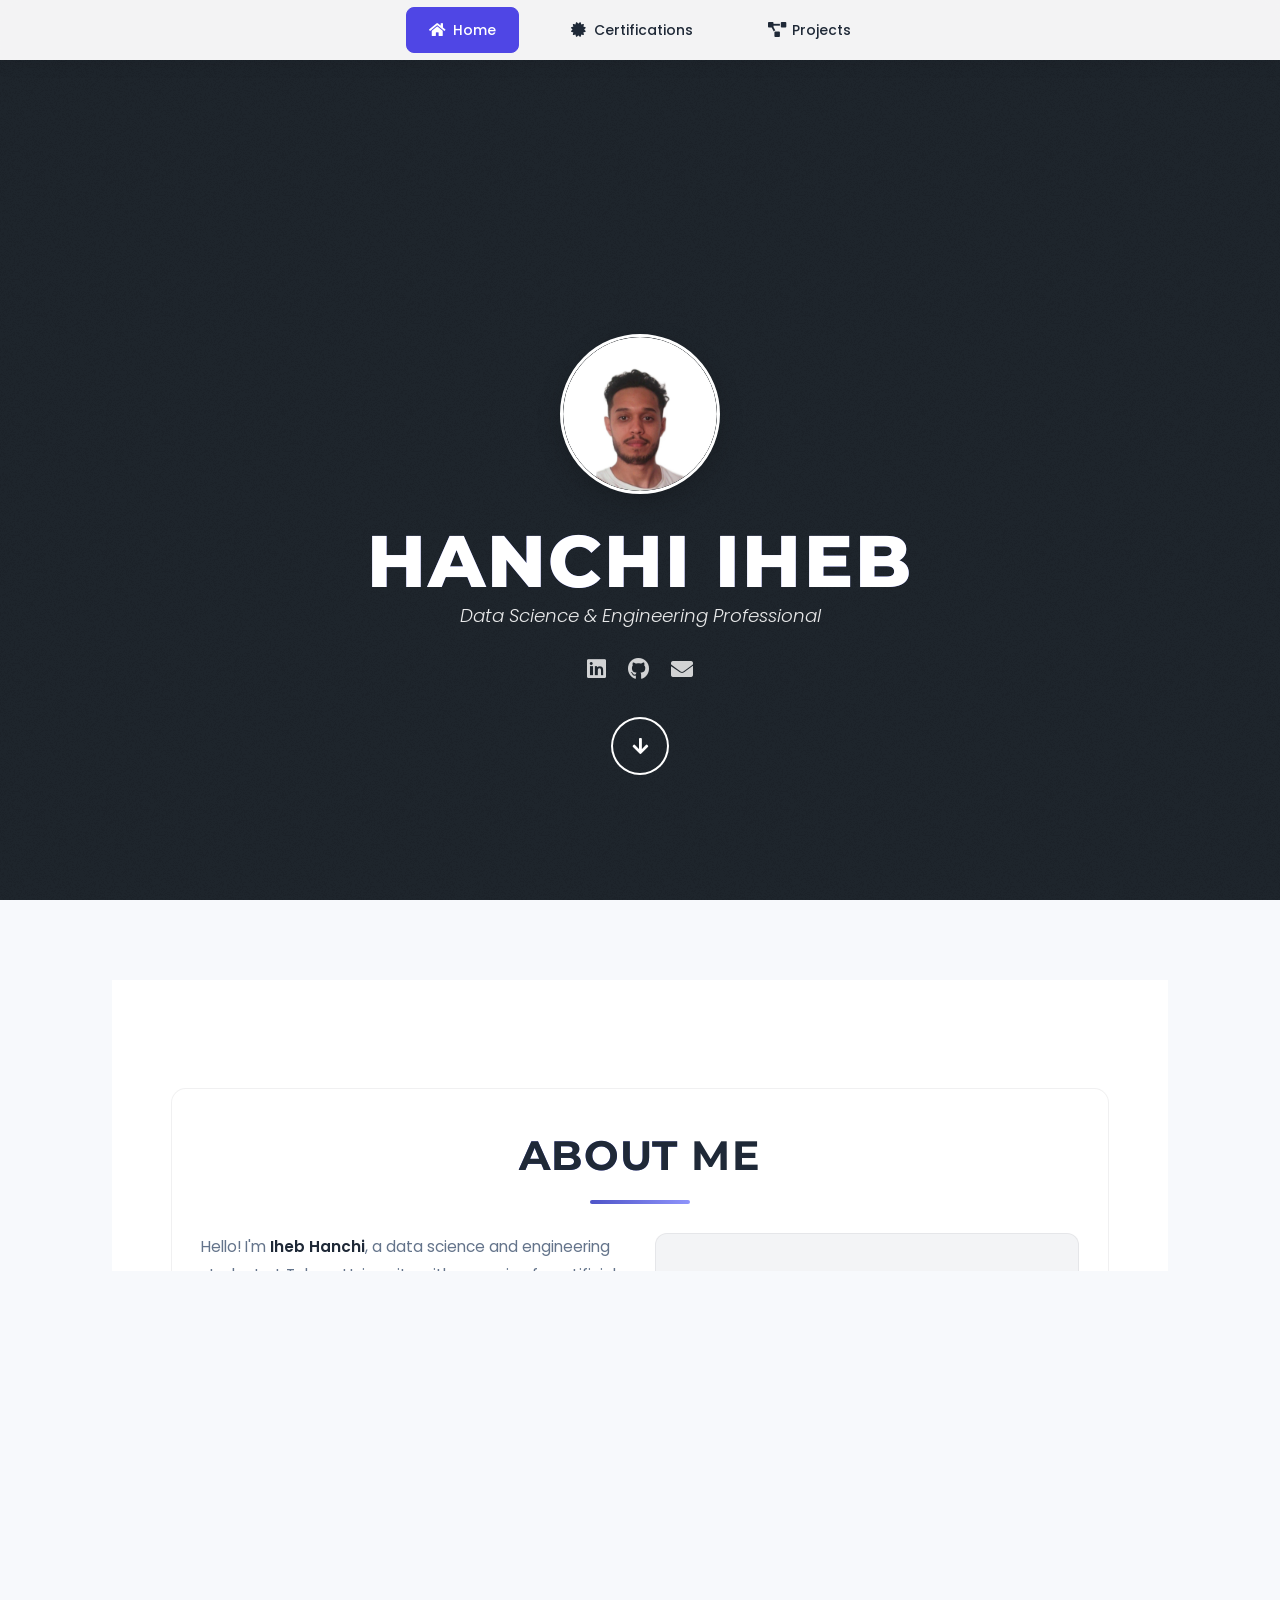
==== commit e1fda54f: "enhacements" ====
--- a/index.html
+++ b/index.html
@@ -10,25 +10,17 @@
 		<meta charset="utf-8" />
 		<meta name="viewport" content="width=device-width, initial-scale=1, user-scalable=no" />
 		<link rel="stylesheet" href="assets/css/main.css?v=1.0.4" />
-		<link rel="stylesheet" href="assets/css/custom.css?v=1.0.5" />
-		<link rel="stylesheet" href="assets/css/experience-fix.css?v=1.0.4" />
+		<link rel="stylesheet" href="assets/css/custom.css?v=1.0.7" />
+		<link rel="stylesheet" href="assets/css/experience-fix.css?v=1.0.5" />
 		<link rel="stylesheet" href="assets/css/direct-fix.css?v=1.0.4" />
 		<link rel="stylesheet" href="assets/css/navigation-fix.css?v=1.0.4" />
-		<link rel="stylesheet" href="assets/css/portfolio-enhancement.css?v=1.0.4" />
+		<link rel="stylesheet" href="assets/css/portfolio-enhancement.css?v=1.0.5" />
 		<link rel="stylesheet" href="assets/css/theme-light.css?v=1.0.4" />
 		<link rel="stylesheet" href="assets/css/standalone-nav.css?v=1.0.4" />
 		<link rel="preconnect" href="https://fonts.googleapis.com">
 		<link rel="preconnect" href="https://fonts.gstatic.com" crossorigin>
 		<link href="https://fonts.googleapis.com/css2?family=Poppins:wght@300;400;600;700&family=Montserrat:wght@700;800;900&display=swap" rel="stylesheet">
 		<noscript><link rel="stylesheet" href="assets/css/noscript.css" /></noscript>
-		<style>
-			/* Direct fix for experience text visibility */
-			.timeline-content { background-color: white !important; }
-			.timeline-content p, .timeline-content li { color: #000 !important; }
-			.timeline-content h3 { color: #4e54c8 !important; }
-			.timeline-content ul li { color: #000 !important; }
-			.timeline-content * { text-shadow: none !important; }
-		</style>
 	</head>
 	<body class="is-preload">
 
@@ -112,109 +104,63 @@
 							</div>
 						</header>
 					
-					<!-- Experience Timeline -->
-					<section class="timeline-section" style="display: block; visibility: visible; position: relative; z-index: 10;">
-						<div class="experience-header">
-							<h2 class="section-title">My <span class="accent-color">Experience</span></h2>
-							<div class="view-toggle" role="tablist" aria-label="Experience View">
-								<button class="toggle-btn active" data-view="timeline" aria-selected="true" type="button">Timeline</button>
-								<button class="toggle-btn" data-view="list" aria-selected="false" type="button">List</button>
-							</div>
-						</div>
-						<div class="timeline">
-							<div class="timeline-item">
-								<div class="timeline-dot"></div>
-								<div class="timeline-date">02/2025 - 08/2025</div>
-								<div class="timeline-content">
-									<h3>AI Engineer Intern</h3>
-									<p>iObeva</p>
-									<p>Tunisia</p>
-									<ul class="experience-list">
-										<li>Contributed to architecting and deploying a sophisticated multi-agent AI platform to automate enterprise workflows and enhance decision-making, leveraging cutting-edge technologies and cloud-native infrastructure.</li>
-										<li>Collaborated on Multi-Agent AI System Development: Worked with the development team to design, integrate, and optimize 8+ specialized AI agents using the Mastra framework (TypeScript) for domain-specific tasks including sales lead briefing (GPT-4o), domain knowledge retrieval (Claude 3.5 Sonnet), CRM analysis, and lean methodology guidance.</li>
-										<li>Contributed to Agentic RAG & Tool Ecosystem: Assisted in implementing an advanced Retrieval-Augmented Generation (RAG) pipeline using PostgreSQL with PGVector for semantic search. Supported the creation of custom tools for external API integration (HubSpot, Salesforce, Jira) and web search capabilities, enabling agent autonomy with real-time data access.</li>
-										<li>Managed Cloud-Native Deployment on AWS EKS: Worked with containerized full-stack application deployment (Vue.js, Node.js, PostgreSQL) using Docker on AWS Elastic Kubernetes Service (EKS). Managed cluster operations and deployment monitoring through OpenLens, overseeing pod orchestration, resource allocation, and configuration management with Helm charts. Implemented Dapr for microservices communication and state management.</li>
-									</ul>
-								</div>
-							</div>
-							<div class="timeline-item">
-								<div class="timeline-dot"></div>
-								<div class="timeline-date">07/2024 - 09/2024</div>
-								<div class="timeline-content">
-									<h3>Machine Learning Engineer Intern</h3>
-									<p>APAIA TECHNOLOGY</p>
-									<p>France</p>
-									<ul class="experience-list">
-										<li>Validated research findings by retrieving and analyzing datasets from published research.</li>
-										<li>Developed and fine-tuned an open-source large language model (LLM), (LLaMA 3,Gemini), using both published and selfcreated datasets. for threat analysis and improving threat actor attributionanalysis of machine learning models.</li>
-									</ul>
-								</div>
-							</div>
-							<div class="timeline-item">
-								<div class="timeline-dot"></div>
-								<div class="timeline-date">07/2023 - 08/2023</div>
-								<div class="timeline-content">
-									<h3>Web Developer Intern</h3>
-									<p>Travel Agency</p>
-									<p>Tunisia</p>
-									<ul class="experience-list">
-										<li>Developed an interactive, customer-focused website using React, JavaScript, and PHP, increasing customer engagement by 25%. Optimized site performance, reducing load times by 40%</li>
-										<li>Collaborated with the design team to ensure a responsive and user-friendly interface, Improving overall engagement. Optimized site performance, ensuring faster loading times and seamless navigation</li>
-									</ul>
-								</div>
-							</div>
-							<div class="timeline-item">
-								<div class="timeline-dot"></div>
-								<div class="timeline-date">2022 - 2025</div>
-								<div class="timeline-content">
-									<h3>Data Science & Engineering Student</h3>
-									<p>Tek-up University</p>
-									<p>Specializing in advanced machine learning, cloud computing, and data engineering. Focused on building real-world applications and solutions that leverage cutting-edge AI technologies.</p>
-								</div>
-							</div>
-						</div>
+					<!-- Experience (List Only) -->
+					<section class="experience-section">
+						<h2 class="section-title">My <span class="accent-color">Experience</span></h2>
+						<ul class="experience-list">
+							<li>
+								<strong>AI Engineer Intern — iObeya</strong>
+								<div class="exp-meta">02/2025 - 08/2025 • Tunisia</div>
+								<div class="role-summary">
+									<p>Contributed to architecting and deploying a sophisticated multi-agent AI platform to automate enterprise workflows and enhance decision-making.</p>
+									<div class="role-details-expandable" style="display: none;">
+										<ul class="role-details">
+											<li><strong>Multi-Agent AI System Development:</strong> Designed and optimized 8+ specialized AI agents using the Mastra framework (TypeScript). Implemented domain-specific tasks including sales lead briefing (GPT-4o), knowledge retrieval (Claude 3.5 Sonnet), and CRM analysis.</li>
+											<li><strong>Agentic RAG & Tool Ecosystem:</strong> Implemented advanced Retrieval-Augmented Generation pipeline using PostgreSQL with PGVector for semantic search. Created custom tools for external API integration (HubSpot, Salesforce, Jira).</li>
+											<li><strong>Cloud-Native Deployment:</strong> Managed containerized full-stack deployment on AWS EKS using Docker. Orchestrated pod management, resource allocation, and configuration with Helm charts and Dapr.</li>
+										</ul>
+									</div>
+									<button class="see-more-btn" onclick="toggleDetails(this)">See More</button>
+								</div>
+							</li>
+							<li>
+								<strong>Machine Learning Engineer Intern — APAIA TECHNOLOGY</strong>
+								<div class="exp-meta">07/2024 - 09/2024 • France</div>
+								<ul class="role-details">
+									<li><strong>Research Validation:</strong> Retrieved and analyzed datasets from published research to validate findings and methodologies.</li>
+									<li><strong>LLM Development:</strong> Developed and fine-tuned open-source large language models (LLaMA 3, Gemini) using published and custom datasets for threat analysis and attribution.</li>
+								</ul>
+							</li>
+							<li>
+								<strong>Web Developer Intern — Travel Agency</strong>
+								<div class="exp-meta">07/2023 - 08/2023 • Tunisia</div>
+								<ul class="role-details">
+									<li><strong>Frontend Development:</strong> Built interactive website using React, JavaScript, and PHP. Achieved 25% increase in customer engagement.</li>
+									<li><strong>Performance Optimization:</strong> Reduced site load times by 40% through code optimization and responsive design implementation.</li>
+								</ul>
+							</li>
+							<li>
+								<strong>Data Science & Engineering Student — Tek-up University</strong>
+								<div class="exp-meta">2022 - 2025</div>
+								<p>Specializing in advanced machine learning, cloud computing, and data engineering. Focused on building real-world applications and solutions that leverage cutting-edge AI technologies.</p>
+							</li>
+						</ul>
 					</section>
 				</article>
 						
 
 				<!-- Footer -->
 					<footer id="footer" class="modern-footer">
-						<div class="footer-content">
-							<section class="split contact">
-								<section class="alt">
-									<h3><i class="fa fa-map-marker-alt"></i> Location</h3>
-									<p>Tunisia, Manouba 2086</p>
-								</section>
-								<section>
+						<div class="footer-content centered-contact">
+							<section class="contact-info">
+								<div class="contact-item">
 									<h3><i class="fa fa-phone"></i> Phone</h3>
 									<p><a href="tel:+21622236252">(+216) 22236252</a></p>
-								</section>
-								<section>
+								</div>
+								<div class="contact-item">
 									<h3><i class="fa fa-envelope"></i> Email</h3>
 									<p><a href="mailto:hanchi.iheb@tek_up.de">hanchi.iheb@tek_up.de</a></p>
-								</section>
-							</section>
-							<section class="contact-form">
-								<h3>Get In Touch</h3>
-								<form method="post" action="#">
-									<div class="fields">
-										<div class="field">
-											<label for="name">Name</label>
-											<input type="text" name="name" id="name" />
-										</div>
-										<div class="field">
-											<label for="email">Email</label>
-											<input type="text" name="email" id="email" />
-										</div>
-										<div class="field">
-											<label for="message">Message</label>
-											<textarea name="message" id="message" rows="3"></textarea>
-										</div>
-									</div>
-									<ul class="actions">
-										<li><input type="submit" value="Send Message" class="primary" /></li>
-									</ul>
-								</form>
+								</div>
 							</section>
 						</div>
 					</footer>
@@ -270,6 +216,20 @@
 					// Improve mobile tap experience - remove 300ms delay
 					document.addEventListener('touchstart', function() {}, {passive: true});
 				});
+				
+				// Toggle details functionality for experience section
+				function toggleDetails(button) {
+					const expandableContent = button.parentNode.querySelector('.role-details-expandable');
+					if (expandableContent.style.display === 'none') {
+						expandableContent.style.display = 'block';
+						button.textContent = 'See Less';
+						button.classList.add('expanded');
+					} else {
+						expandableContent.style.display = 'none';
+						button.textContent = 'See More';
+						button.classList.remove('expanded');
+					}
+				}
 			</script>
 			<script src="assets/js/custom.js?v=1.0.4"></script>
 			<script src="assets/js/navigation-enhancement.js?v=1.0.4"></script>
--- a/assets/css/custom.css
+++ b/assets/css/custom.css
@@ -381,7 +381,7 @@
   margin-top: 1rem;
 }
 
-.experience-list li {
+.experience-list > li {
   position: relative;
   padding: 0.6rem 0 0.6rem 2rem;
   color: #444 !important;
@@ -393,18 +393,142 @@
   transition: all 0.2s ease;
 }
 
-.experience-list li:hover {
+.experience-list > li:hover {
   background: rgba(78, 84, 200, 0.1);
   transform: translateX(5px);
 }
 
-.experience-list li::before {
+.experience-list > li::before {
   content: '→';
   position: absolute;
   left: 0.75rem;
   color: #4e54c8;
   font-size: 1rem;
   font-weight: bold;
+}
+
+/* Experience meta and nested role details */
+.experience-section .exp-meta {
+  color: #64748b;
+  font-size: 0.9rem;
+  margin-top: 0.25rem;
+}
+
+.experience-section .role-details {
+  margin-top: 0.5rem;
+  margin-left: 1.25rem;
+  list-style: disc;
+}
+
+.experience-section .role-details li {
+  background: transparent !important;
+  padding: 0.25rem 0 !important;
+  transform: none !important;
+  color: #555 !important;
+  border-radius: 0 !important;
+  margin-bottom: 0.25rem !important;
+}
+
+.experience-section .role-details li::before {
+  display: none !important;
+}
+
+/* Experience section general styling */
+.experience-section {
+  padding: 2rem 0;
+}
+
+.experience-section strong {
+  color: #4e54c8;
+  font-size: 1.1rem;
+}
+
+.experience-section > ul > li {
+  margin-bottom: 2rem;
+  padding: 1.5rem;
+}
+
+/* See More button styling */
+.see-more-btn {
+  background: linear-gradient(135deg, #4e54c8, #8f94fb);
+  color: white;
+  border: none;
+  padding: 0.5rem 1.25rem;
+  border-radius: 25px;
+  font-size: 0.9rem;
+  font-weight: 500;
+  cursor: pointer;
+  margin-top: 1rem;
+  transition: all 0.3s ease;
+  display: inline-flex;
+  align-items: center;
+  gap: 0.5rem;
+}
+
+.see-more-btn:hover {
+  transform: translateY(-2px);
+  box-shadow: 0 4px 15px rgba(78, 84, 200, 0.3);
+}
+
+.see-more-btn.expanded {
+  background: linear-gradient(135deg, #8f94fb, #4e54c8);
+}
+
+/* Role summary styling */
+.role-summary p {
+  color: #555;
+  line-height: 1.6;
+  margin-bottom: 0.5rem;
+}
+
+.role-details-expandable {
+  margin-top: 1rem;
+}
+
+/* Footer centered styling */
+.centered-contact .contact-info {
+  display: flex;
+  justify-content: center;
+  align-items: center;
+  gap: 4rem;
+  flex-wrap: wrap;
+}
+
+.contact-item {
+  text-align: center;
+  min-width: 200px;
+}
+
+.contact-item h3 {
+  color: #8f94fb;
+  margin-bottom: 0.5rem;
+  font-size: 1.1rem;
+}
+
+.contact-item p {
+  margin: 0;
+}
+
+.contact-item a {
+  color: #ffffff;
+  text-decoration: none;
+  font-size: 1rem;
+  transition: color 0.3s ease;
+}
+
+.contact-item a:hover {
+  color: #8f94fb;
+}
+
+@media screen and (max-width: 736px) {
+  .centered-contact .contact-info {
+    flex-direction: column;
+    gap: 2rem;
+  }
+  
+  .contact-item {
+    min-width: auto;
+  }
 }
 
 /* Media query for smaller screens */
--- a/assets/css/experience-fix.css
+++ b/assets/css/experience-fix.css
@@ -1,9 +1,8 @@
-/* Emergency fix for timeline text visibility */
+/* Emergency fix for timeline text visibility (timeline only) */
 .timeline-content,
 .timeline-content p,
 .timeline-content li,
-.timeline-content h3,
-.experience-list li {
+.timeline-content h3 {
   color: #000000 !important;
   text-shadow: none !important;
   background-color: rgba(255, 255, 255, 0.8) !important;
--- a/assets/css/portfolio-enhancement.css
+++ b/assets/css/portfolio-enhancement.css
@@ -40,8 +40,8 @@
 
 /* Skills Section Enhancement */
 .skills-container {
-  background: rgba(255, 255, 255, 0.05) !important;
-  border: 1px solid rgba(255, 255, 255, 0.1);
+  background: #f8fafc !important; /* subtle light panel for contrast */
+  border: 1px solid #e5e7eb !important;
   padding: 2rem;
   border-radius: 12px;
 }
@@ -55,18 +55,18 @@
 }
 
 .skill-name {
-  color: #ffffff !important;
+  color: #1f2937 !important; /* dark text for readability on light bg */
   font-weight: 600;
   font-size: 0.95rem;
   margin-bottom: 0.5rem;
 }
 
 .skill-bar {
-  background: rgba(255, 255, 255, 0.1) !important;
+  background: #e5e7eb !important; /* visible track on light background */
   height: 10px;
   border-radius: 5px;
   overflow: hidden;
-  box-shadow: inset 0 2px 4px rgba(0, 0, 0, 0.2);
+  box-shadow: inset 0 1px 2px rgba(0, 0, 0, 0.06);
 }
 
 .skill-level {
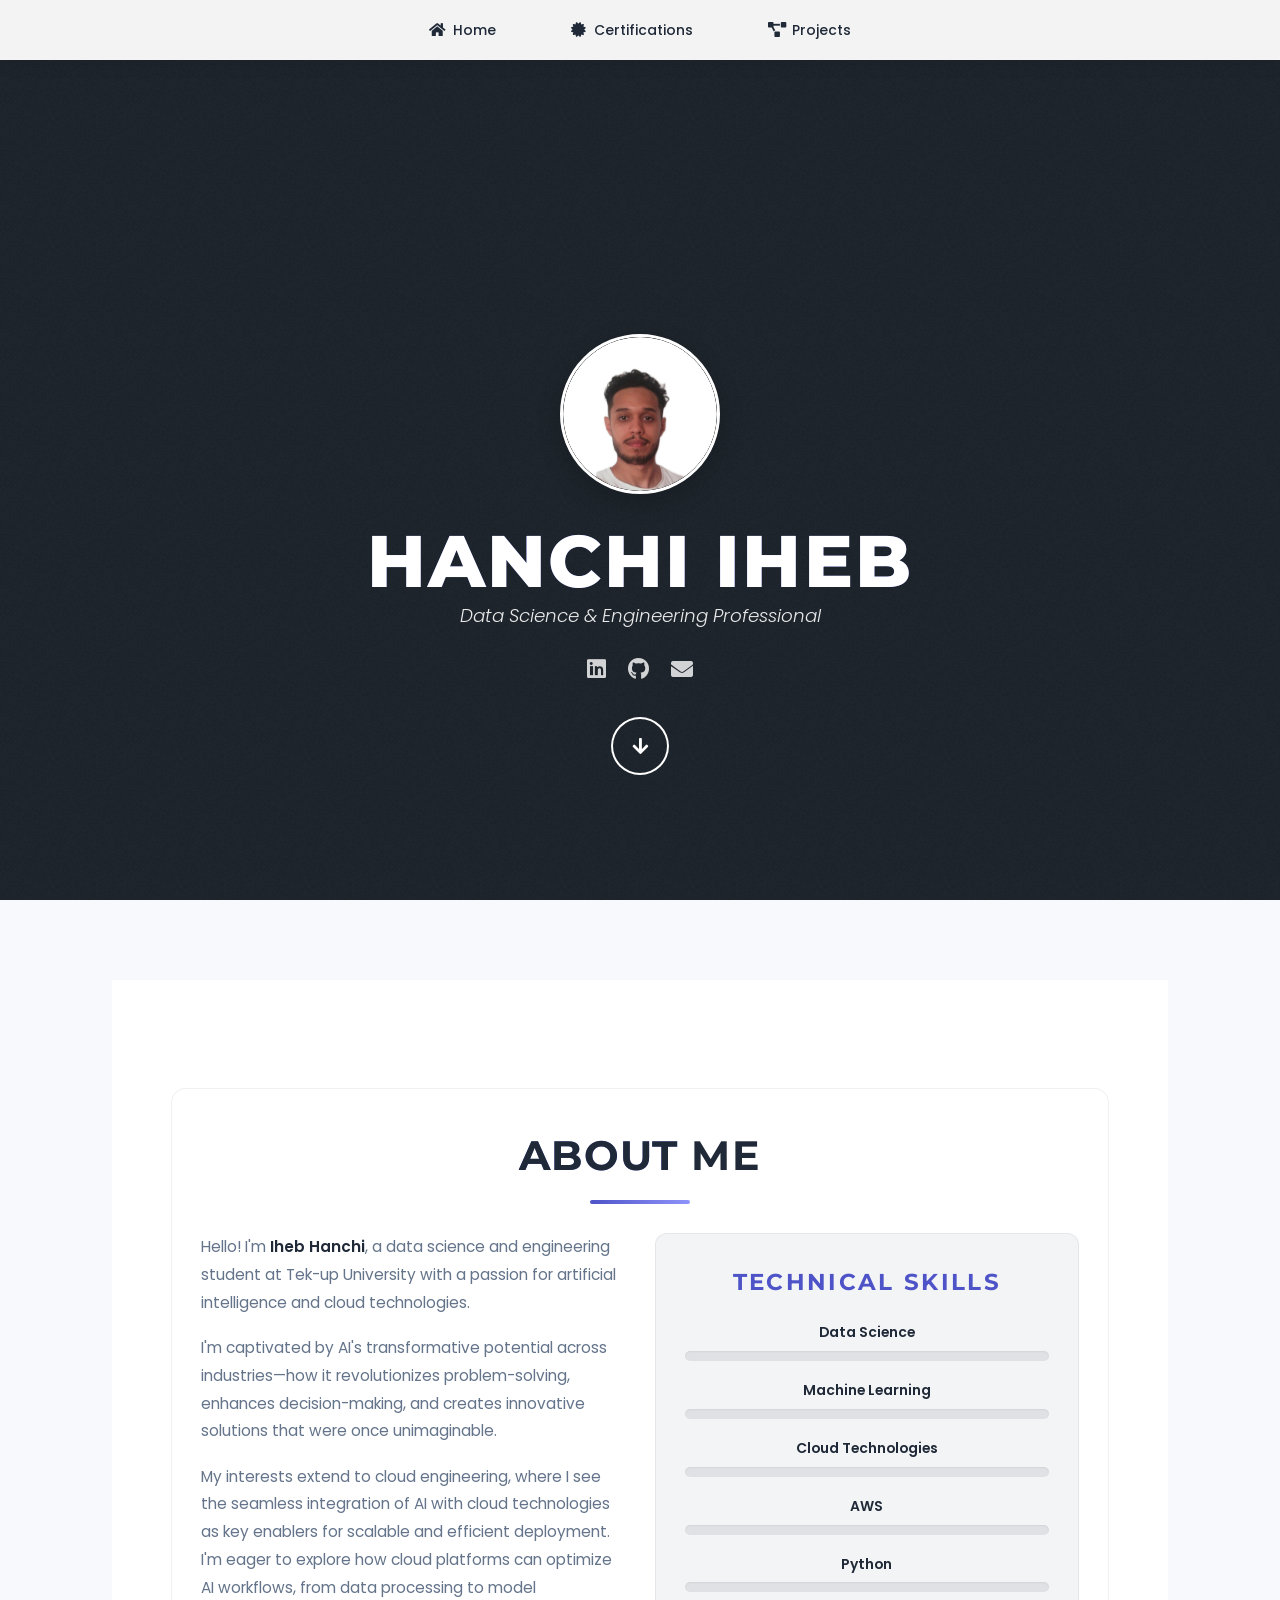
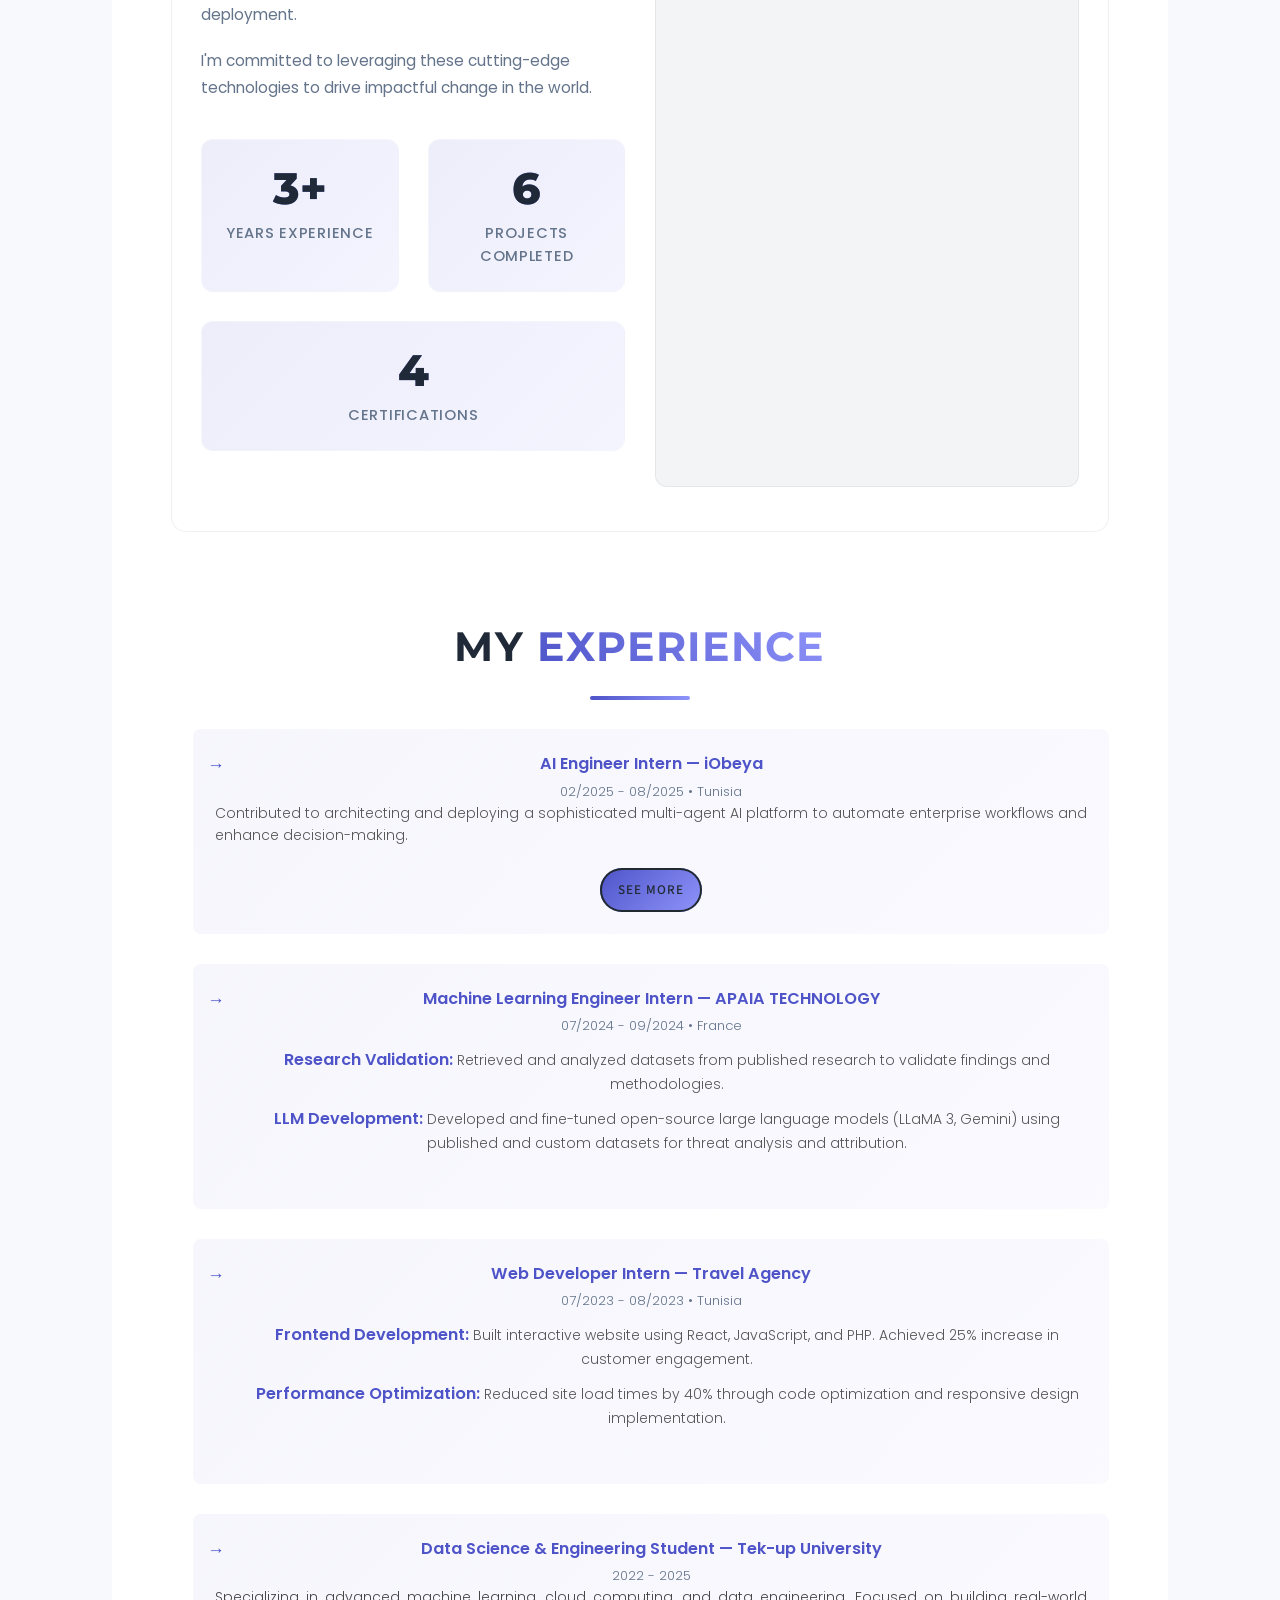
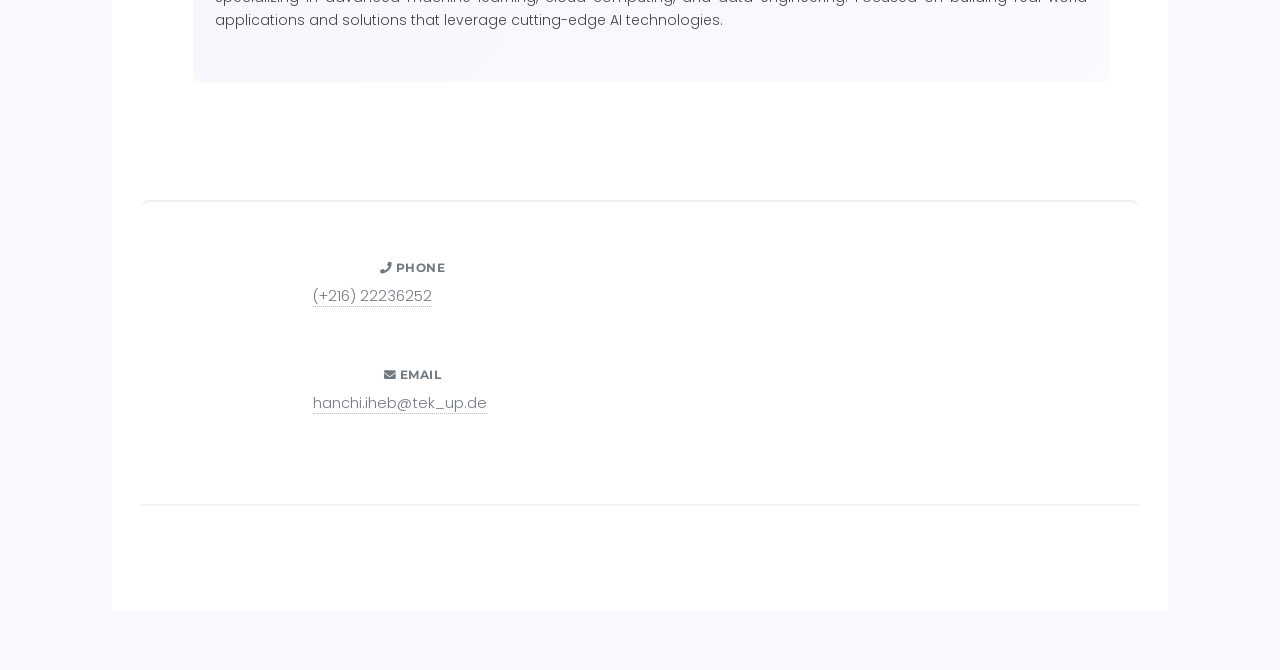
==== commit d185e06c: "urls changements" ====
--- a/index.html
+++ b/index.html
@@ -54,9 +54,9 @@
 				<!-- Nav -->
 					<nav id="nav" class="modern-nav" role="navigation" aria-label="Primary">
 						<ul class="links">
-							<li class="active"><a href="index.html" aria-current="page"><span class="nav-icon fa fa-home"></span>Home</a></li>
-							<li><a href="generic.html"><span class="nav-icon fa fa-certificate"></span>Certifications</a></li>
-							<li><a href="elements.html"><span class="nav-icon fa fa-project-diagram"></span>Projects</a></li>
+							<li class="active"><a href="home/" aria-current="page"><span class="nav-icon fa fa-home"></span>Home</a></li>
+							<li><a href="certifications/"><span class="nav-icon fa fa-certificate"></span>Certifications</a></li>
+							<li><a href="projects/"><span class="nav-icon fa fa-project-diagram"></span>Projects</a></li>
 						</ul>
 						<ul class="icons">
 							<li><a href="https://github.com/Hanchiiheb" class="icon brands fa-github" target="_blank"><span class="label">GitHub</span></a></li>
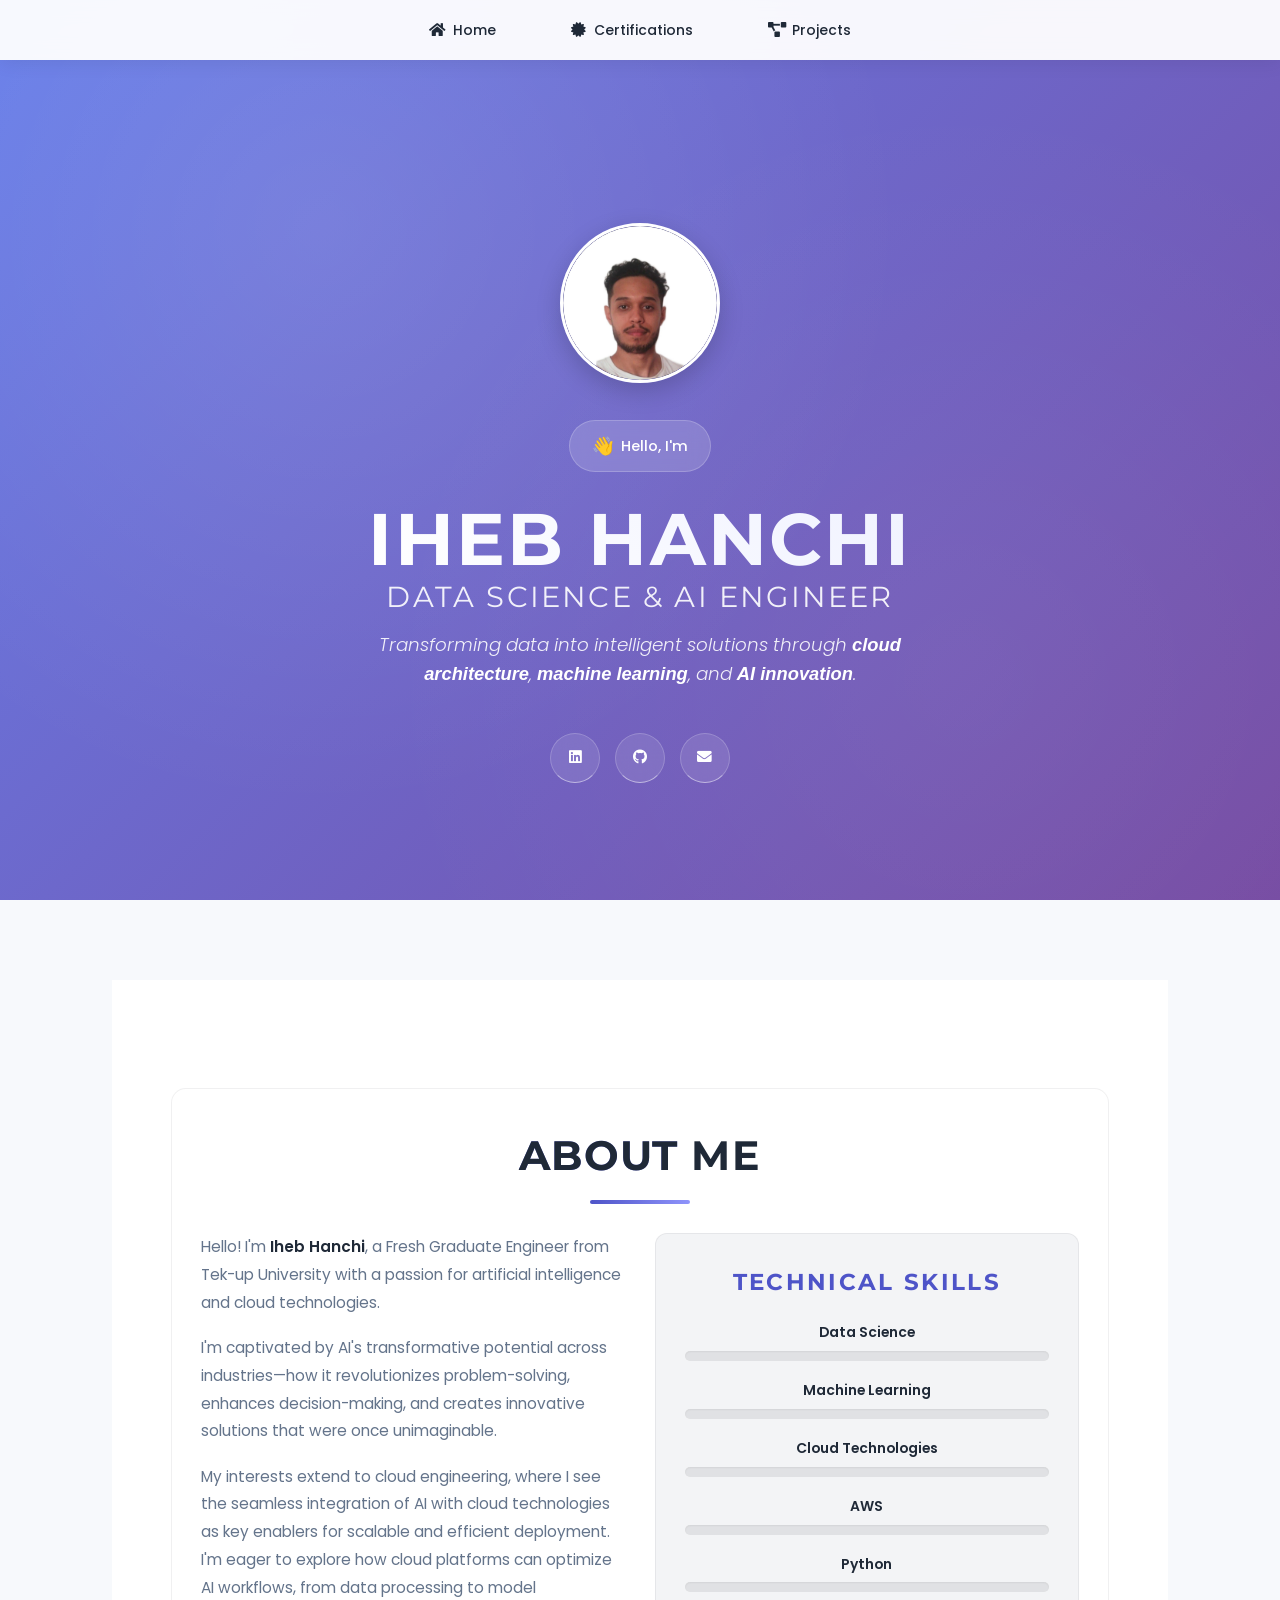
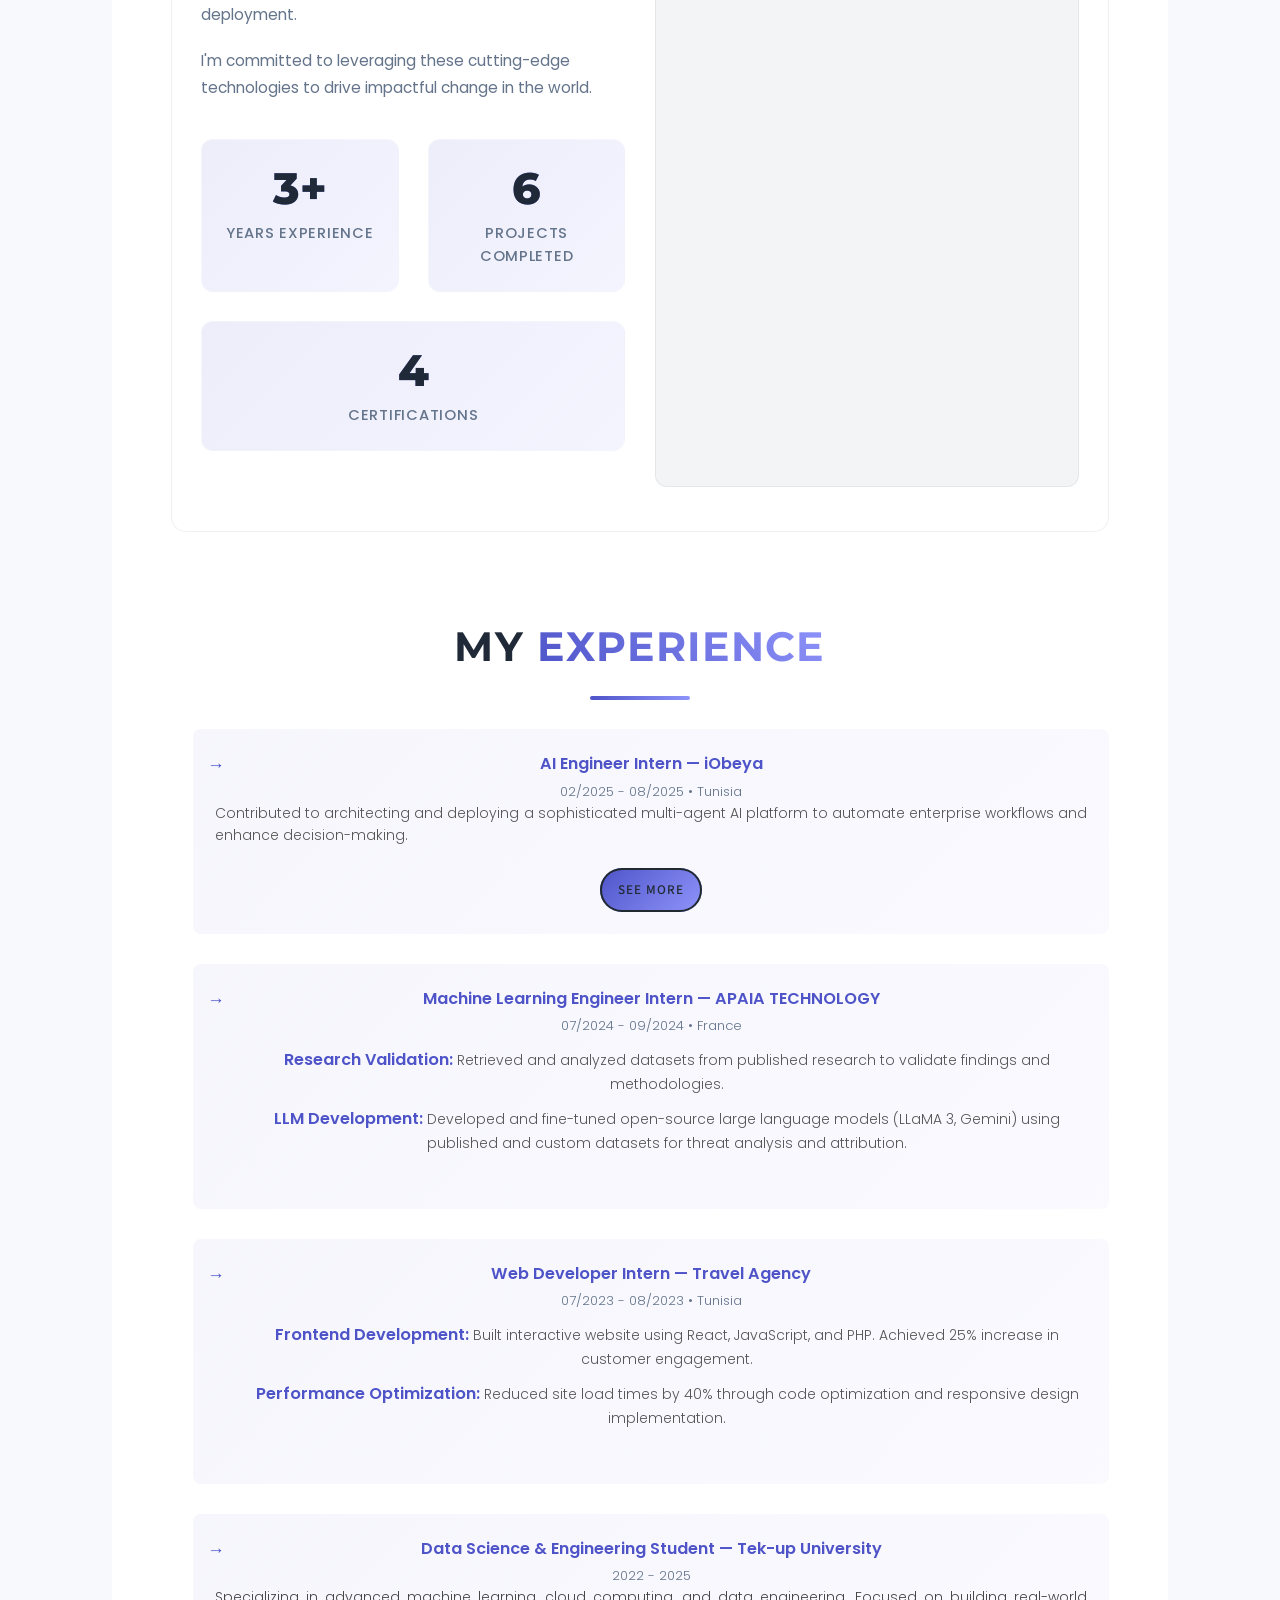
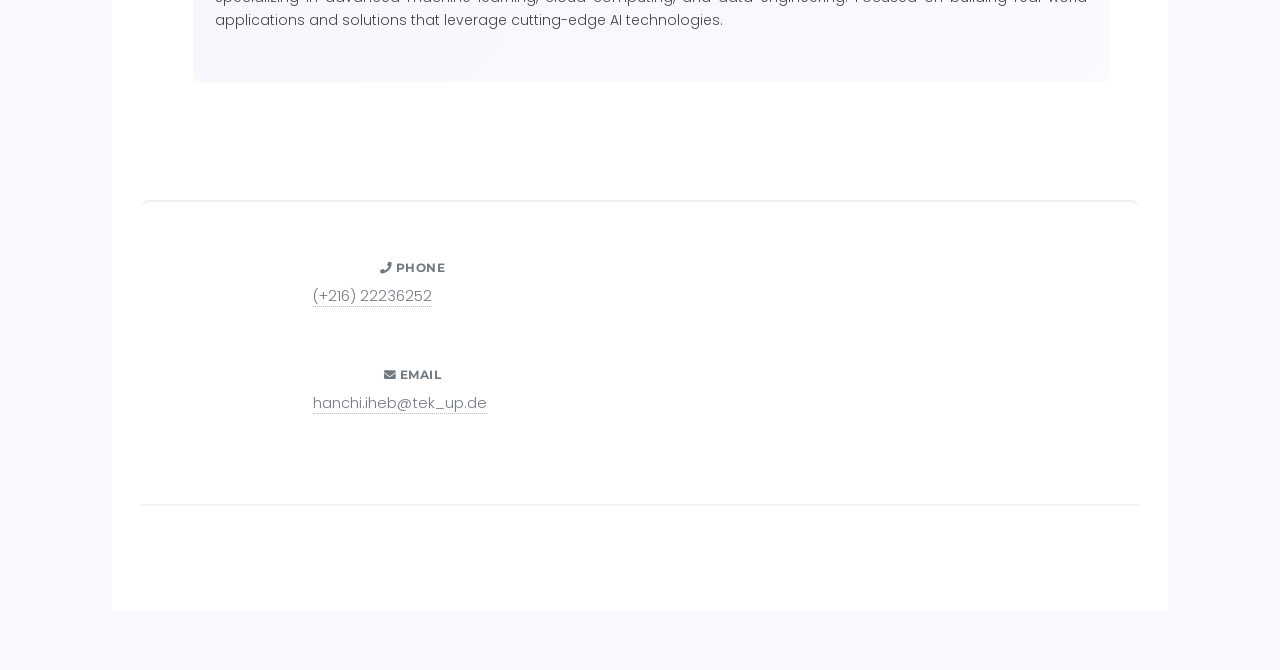
==== commit 50e09942: "home enhacements" ====
--- a/index.html
+++ b/index.html
@@ -10,7 +10,7 @@
 		<meta charset="utf-8" />
 		<meta name="viewport" content="width=device-width, initial-scale=1, user-scalable=no" />
 		<link rel="stylesheet" href="assets/css/main.css?v=1.0.4" />
-		<link rel="stylesheet" href="assets/css/custom.css?v=1.0.7" />
+		<link rel="stylesheet" href="assets/css/custom.css?v=1.1.2" />
 		<link rel="stylesheet" href="assets/css/experience-fix.css?v=1.0.5" />
 		<link rel="stylesheet" href="assets/css/direct-fix.css?v=1.0.4" />
 		<link rel="stylesheet" href="assets/css/navigation-fix.css?v=1.0.4" />
@@ -30,20 +30,39 @@
 			<div id="wrapper" class="fade-in">
 
 				<!-- Intro -->
-					<div id="intro" class="fade-in-element">
-						<div class="profile-picture">
-							<img src="images/iheb.jpeg" alt="Iheb Hanchi" class="profile-image" />
+					<div id="intro" class="modern-hero fade-in-element">
+						<div class="hero-content">
+							<div class="profile-picture">
+								<img src="images/iheb.jpeg" alt="Iheb Hanchi" class="profile-image" />
+							</div>
+							<div class="hero-text">
+								<div class="hero-badge">
+									<span class="badge-icon">👋</span>
+									<span>Hello, I'm</span>
+								</div>
+								<h1 class="hero-title">
+									<span class="name-highlight">Iheb Hanchi</span>
+									<span class="title-tagline">Data Science & AI Engineer</span>
+								</h1>
+								<p class="hero-description">
+									Transforming data into intelligent solutions through 
+									<strong>cloud architecture</strong>, <strong>machine learning</strong>, and <strong>AI innovation</strong>.
+								</p>
+								<div class="hero-actions">
+									<div class="social-links">
+										<a href="https://www.linkedin.com/in/iheb-hanchi-700b96242" class="social-link linkedin" target="_blank" title="LinkedIn">
+											<i class="fab fa-linkedin"></i>
+										</a>
+										<a href="https://github.com/Hanchiiheb" class="social-link github" target="_blank" title="GitHub">
+											<i class="fab fa-github"></i>
+										</a>
+										<a href="mailto:hanchi.iheb@tek_up.de" class="social-link email" title="Email">
+											<i class="fa fa-envelope"></i>
+										</a>
+									</div>
+								</div>
+							</div>
 						</div>
-						<h1 class="gradient-text">Hanchi Iheb</h1>
-						<p class="subtitle">Data Science & Engineering Professional</p>
-						<div class="social-icons">
-							<a href="https://www.linkedin.com/in/iheb-hanchi-700b96242" class="icon brands fa-linkedin" target="_blank"><span class="label">LinkedIn</span></a>
-							<a href="https://github.com/Hanchiiheb" class="icon brands fa-github" target="_blank"><span class="label">GitHub</span></a>
-							<a href="mailto:hanchi.iheb@tek_up.de" class="icon solid fa-envelope"><span class="label">Email</span></a>
-						</div>
-						<ul class="actions">
-							<li><a href="#header" class="button icon solid solo fa-arrow-down scrolly">Explore</a></li>
-						</ul>
 					</div>
 
 				<!-- Header -->
@@ -73,7 +92,7 @@
 							<h2 class="section-title"><span class="accent-color">About</span> Me</h2>
 							<div class="about-content">
 								<div class="about-text">
-									<p>Hello! I'm <strong>Iheb Hanchi</strong>, a data science and engineering student at Tek-up University with a passion for artificial intelligence and cloud technologies.</p>
+									<p>Hello! I'm <strong>Iheb Hanchi</strong>, a Fresh Graduate Engineer from Tek-up University with a passion for artificial intelligence and cloud technologies.</p>
 									<p>I'm captivated by AI's transformative potential across industries—how it revolutionizes problem-solving, enhances decision-making, and creates innovative solutions that were once unimaginable.</p>
 									<p>My interests extend to cloud engineering, where I see the seamless integration of AI with cloud technologies as key enablers for scalable and efficient deployment. I'm eager to explore how cloud platforms can optimize AI workflows, from data processing to model deployment.</p>
 									<p>I'm committed to leveraging these cutting-edge technologies to drive impactful change in the world.</p>
--- a/assets/css/custom.css
+++ b/assets/css/custom.css
@@ -530,6 +530,267 @@
     min-width: auto;
   }
 }
+
+/* Modern Hero Section - 2025 Design */
+.modern-hero {
+  background: linear-gradient(135deg, #667eea 0%, #764ba2 100%);
+  min-height: 100vh;
+  display: flex;
+  align-items: center;
+  justify-content: center;
+  position: relative;
+  overflow: hidden;
+}
+
+.modern-hero::before {
+  content: '';
+  position: absolute;
+  top: 0;
+  left: 0;
+  right: 0;
+  bottom: 0;
+  background: 
+    radial-gradient(circle at 25% 25%, rgba(255, 255, 255, 0.1) 0%, transparent 50%),
+    radial-gradient(circle at 75% 75%, rgba(255, 255, 255, 0.05) 0%, transparent 50%);
+  z-index: 1;
+}
+
+.hero-content {
+  position: relative;
+  z-index: 2;
+  text-align: center;
+  max-width: 800px;
+  padding: 2rem;
+  color: white;
+}
+
+.profile-picture {
+  margin-bottom: 2rem !important;
+}
+
+.hero-badge {
+  display: inline-flex;
+  align-items: center;
+  gap: 0.5rem;
+  background: rgba(255, 255, 255, 0.15);
+  border: 1px solid rgba(255, 255, 255, 0.2);
+  border-radius: 50px;
+  padding: 0.75rem 1.5rem;
+  font-size: 1rem;
+  font-weight: 500;
+  margin-bottom: 2rem;
+  backdrop-filter: blur(10px);
+}
+
+.badge-icon {
+  font-size: 1.2rem;
+}
+
+.hero-title {
+  font-size: 4rem;
+  font-weight: 700;
+  line-height: 1.1;
+  margin-bottom: 1.5rem;
+}
+
+.name-highlight {
+  display: block;
+  background: linear-gradient(45deg, #ffffff, #f0f2ff);
+  -webkit-background-clip: text;
+  -webkit-text-fill-color: transparent;
+  background-clip: text;
+}
+
+.title-tagline {
+  display: block;
+  font-size: 2rem;
+  font-weight: 400;
+  color: rgba(255, 255, 255, 0.9);
+  margin-top: 0.5rem;
+}
+
+.hero-description {
+  font-size: 1.25rem;
+  line-height: 1.6;
+  margin-bottom: 3rem;
+  color: rgba(255, 255, 255, 0.9);
+  max-width: 600px;
+  margin-left: auto;
+  margin-right: auto;
+}
+
+.hero-description strong {
+  color: #f0f2ff;
+  font-weight: 600;
+}
+
+.hero-description em {
+  color: #e0e7ff;
+  font-style: normal;
+  font-weight: 500;
+}
+
+.hero-stats {
+  display: flex;
+  justify-content: center;
+  gap: 3rem;
+  margin-bottom: 3rem;
+  padding: 2rem 0;
+  border-top: 1px solid rgba(255, 255, 255, 0.2);
+  border-bottom: 1px solid rgba(255, 255, 255, 0.2);
+}
+
+.hero-stats .stat-item {
+  text-align: center;
+}
+
+.hero-stats .stat-number {
+  display: block;
+  font-size: 2.5rem;
+  font-weight: 700;
+  color: #f0f2ff;
+  line-height: 1;
+}
+
+.hero-stats .stat-label {
+  display: block;
+  font-size: 0.9rem;
+  color: rgba(255, 255, 255, 0.8);
+  text-transform: uppercase;
+  letter-spacing: 0.1em;
+  margin-top: 0.5rem;
+}
+
+.hero-actions {
+  display: flex;
+  flex-direction: column;
+  align-items: center;
+  gap: 2rem;
+}
+
+.cta-primary {
+  display: inline-flex;
+  align-items: center;
+  gap: 1rem;
+  background: rgba(255, 255, 255, 0.15);
+  color: white;
+  padding: 1.25rem 2.5rem;
+  border-radius: 50px;
+  text-decoration: none;
+  font-weight: 600;
+  font-size: 1.1rem;
+  transition: all 0.3s cubic-bezier(0.4, 0, 0.2, 1);
+  border: 2px solid rgba(255, 255, 255, 0.3);
+  backdrop-filter: blur(10px);
+}
+
+.cta-primary:hover {
+  background: rgba(255, 255, 255, 0.25);
+  border-color: rgba(255, 255, 255, 0.5);
+  transform: translateY(-2px);
+  box-shadow: 0 10px 25px rgba(0, 0, 0, 0.2);
+}
+
+.cta-primary i {
+  transition: transform 0.3s ease;
+}
+
+.cta-primary:hover i {
+  transform: translateX(4px);
+}
+
+.social-links {
+  display: flex;
+  gap: 1rem;
+}
+
+.social-link {
+  width: 50px;
+  height: 50px;
+  border-radius: 50%;
+  background: rgba(255, 255, 255, 0.1);
+  border: 1px solid rgba(255, 255, 255, 0.2);
+  display: flex;
+  align-items: center;
+  justify-content: center;
+  color: white;
+  text-decoration: none;
+  transition: all 0.3s ease;
+  backdrop-filter: blur(10px);
+}
+
+.social-link:hover {
+  background: rgba(255, 255, 255, 0.2);
+  border-color: rgba(255, 255, 255, 0.4);
+  transform: translateY(-2px);
+}
+
+.social-link.linkedin:hover {
+  background: #0077b5;
+  border-color: #0077b5;
+}
+
+.social-link.github:hover {
+  background: #333;
+  border-color: #333;
+}
+
+.social-link.email:hover {
+  background: #ea4335;
+  border-color: #ea4335;
+}
+
+/* Responsive Design */
+@media screen and (max-width: 768px) {
+  .hero-title {
+    font-size: 2.5rem;
+  }
+  
+  .title-tagline {
+    font-size: 1.5rem;
+  }
+  
+  .hero-description {
+    font-size: 1.1rem;
+  }
+  
+  .hero-stats {
+    gap: 2rem;
+  }
+  
+  .hero-stats .stat-number {
+    font-size: 2rem;
+  }
+}
+
+@media screen and (max-width: 480px) {
+  .hero-content {
+    padding: 1rem;
+  }
+  
+  .hero-title {
+    font-size: 2rem;
+  }
+  
+  .title-tagline {
+    font-size: 1.25rem;
+  }
+  
+  .hero-description {
+    font-size: 1rem;
+  }
+  
+  .hero-stats {
+    flex-direction: column;
+    gap: 1.5rem;
+  }
+  
+  .cta-primary {
+    padding: 1rem 2rem;
+    font-size: 1rem;
+  }
+}
+
 
 /* Media query for smaller screens */
 @media screen and (max-width: 736px) {
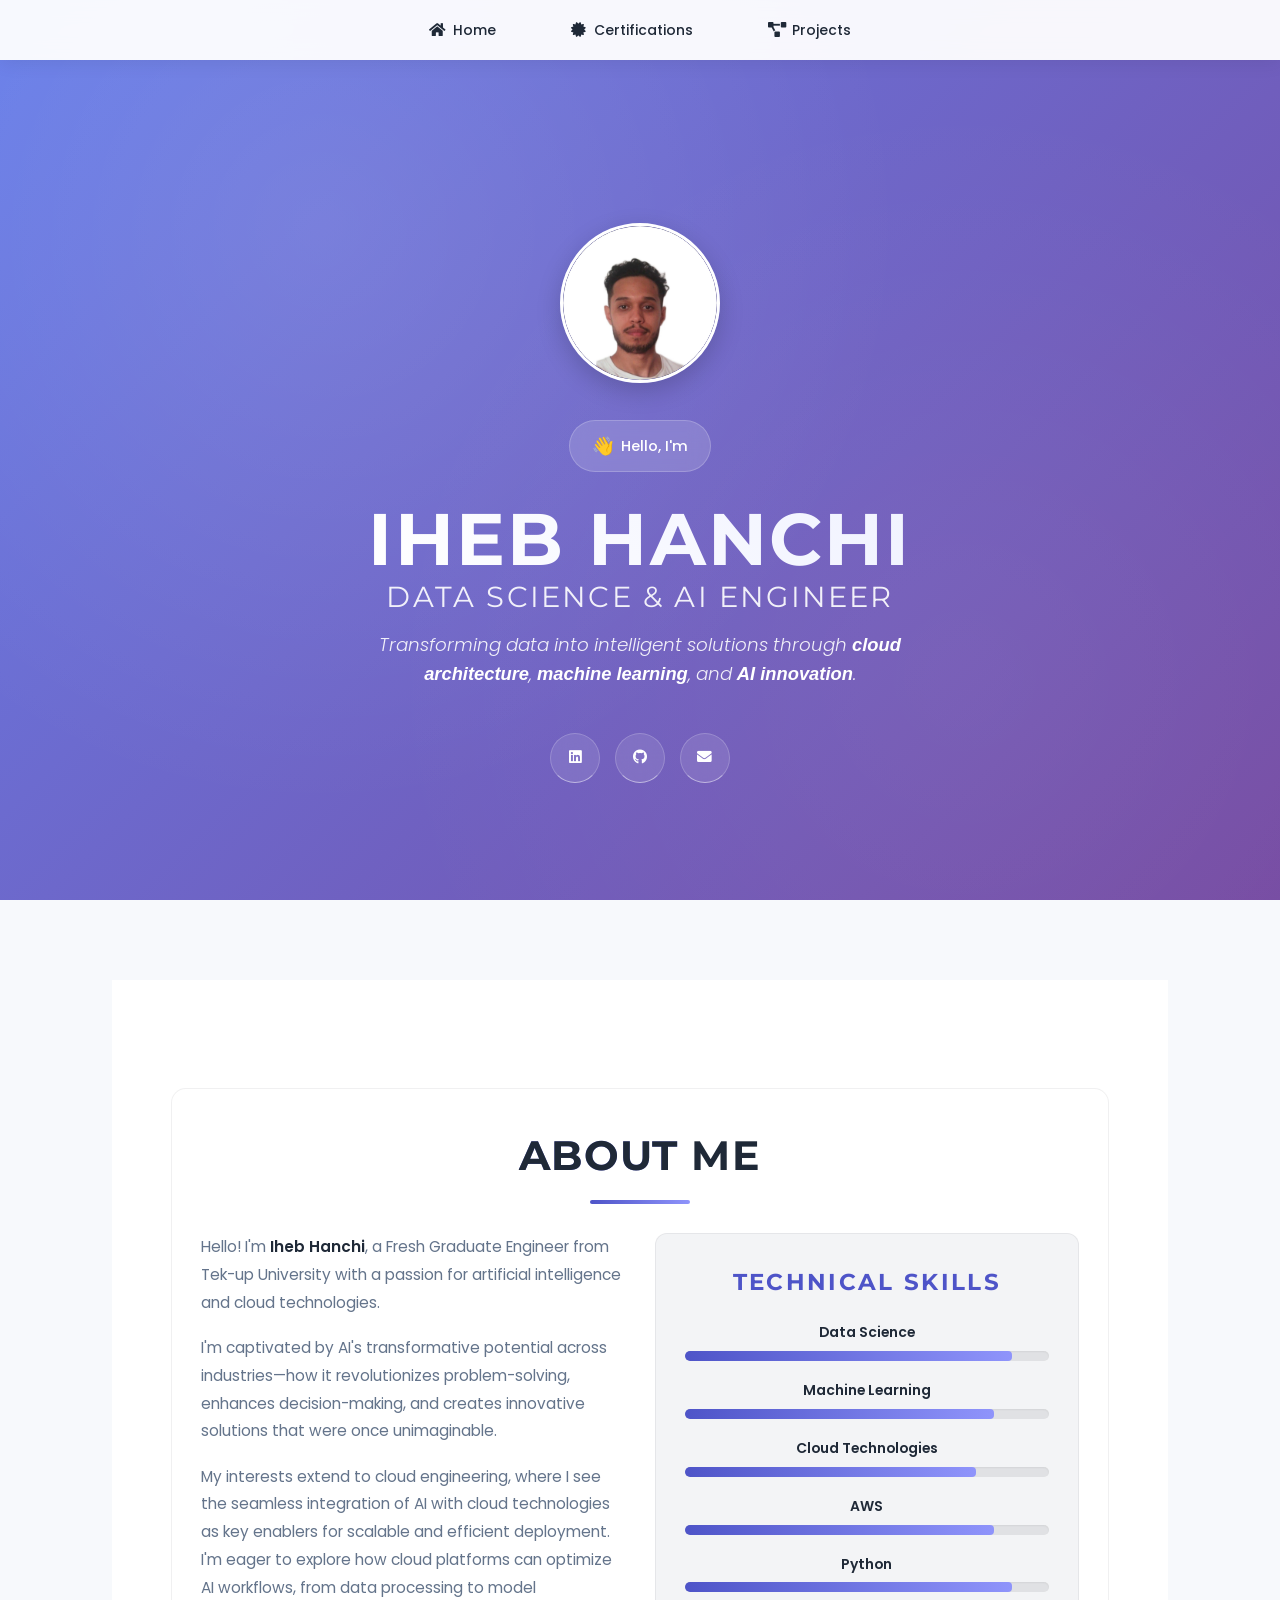
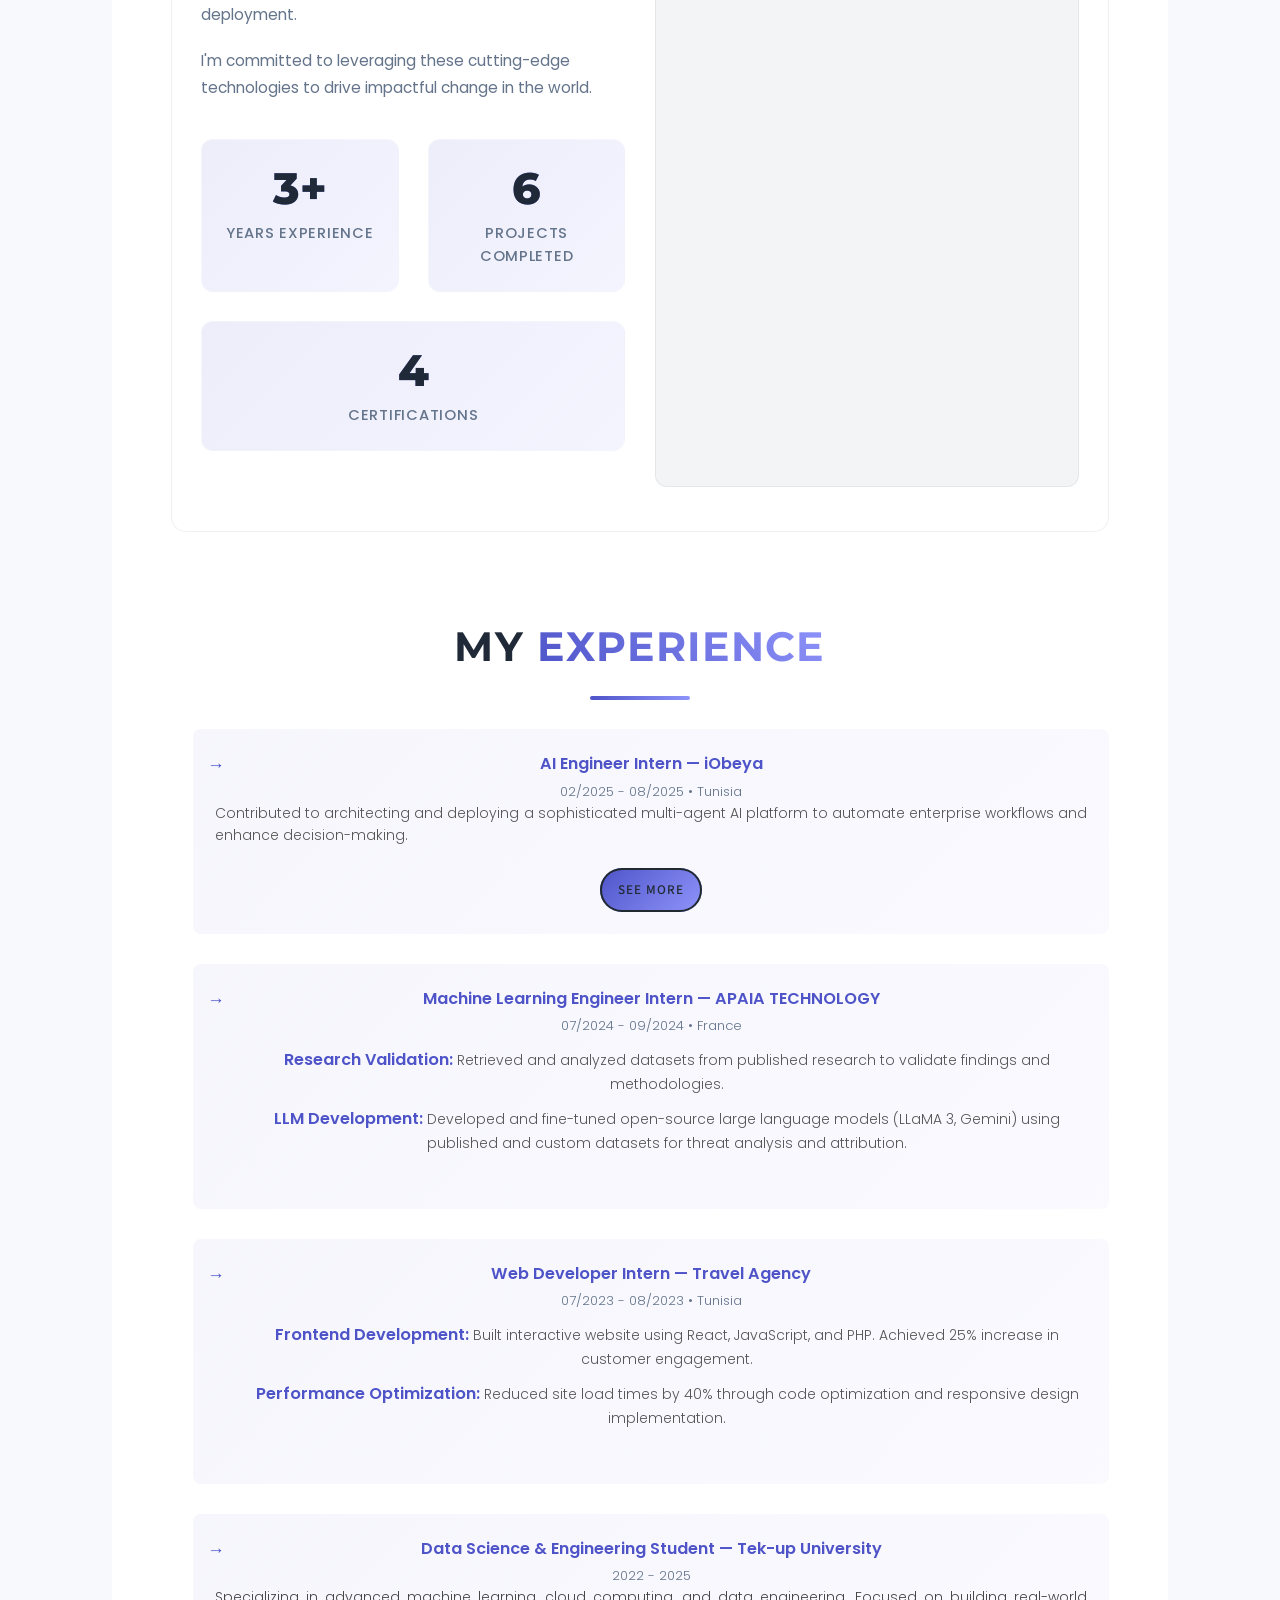
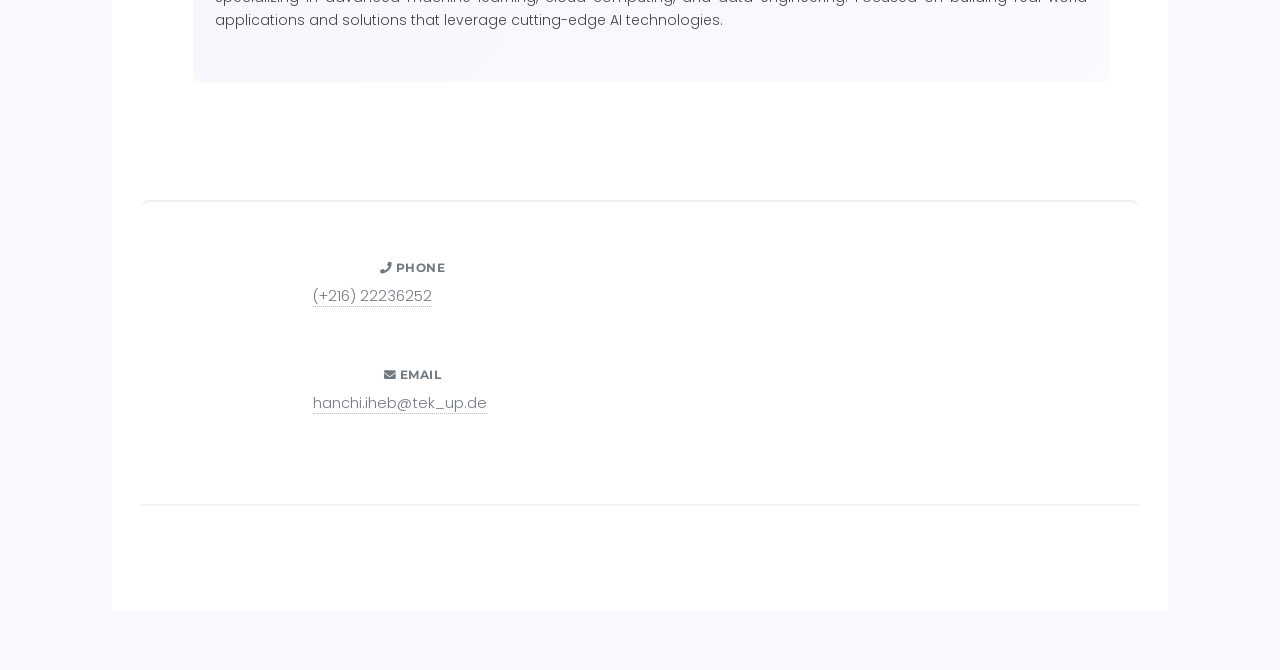
==== commit 8ed09b49: "add favicon" ====
--- a/index.html
+++ b/index.html
@@ -6,9 +6,19 @@
 -->
 <html>
 	<head>
-		<title>Hanchi Iheb | Portfolio</title>
+		<title>Iheb Hanchi | Portfolio</title>
 		<meta charset="utf-8" />
 		<meta name="viewport" content="width=device-width, initial-scale=1, user-scalable=no" />
+		
+		<!-- Favicon -->
+		<link rel="icon" type="image/jpeg" sizes="32x32" href="images/iheb.jpeg">
+		<link rel="icon" type="image/jpeg" sizes="16x16" href="images/iheb.jpeg">
+		<link rel="apple-touch-icon" sizes="180x180" href="images/iheb.jpeg">
+		<link rel="shortcut icon" href="images/iheb.jpeg">
+		<meta name="theme-color" content="#667eea">
+		<meta name="description" content="Iheb Hanchi - Data Science & AI Engineer. Fresh Graduate specializing in cloud architecture, machine learning, and AI innovation.">
+		<meta name="keywords" content="Iheb Hanchi, Data Science, AI Engineer, Machine Learning, Cloud Architecture, AWS, Python">
+		<meta name="author" content="Iheb Hanchi">
 		<link rel="stylesheet" href="assets/css/main.css?v=1.0.4" />
 		<link rel="stylesheet" href="assets/css/custom.css?v=1.1.2" />
 		<link rel="stylesheet" href="assets/css/experience-fix.css?v=1.0.5" />
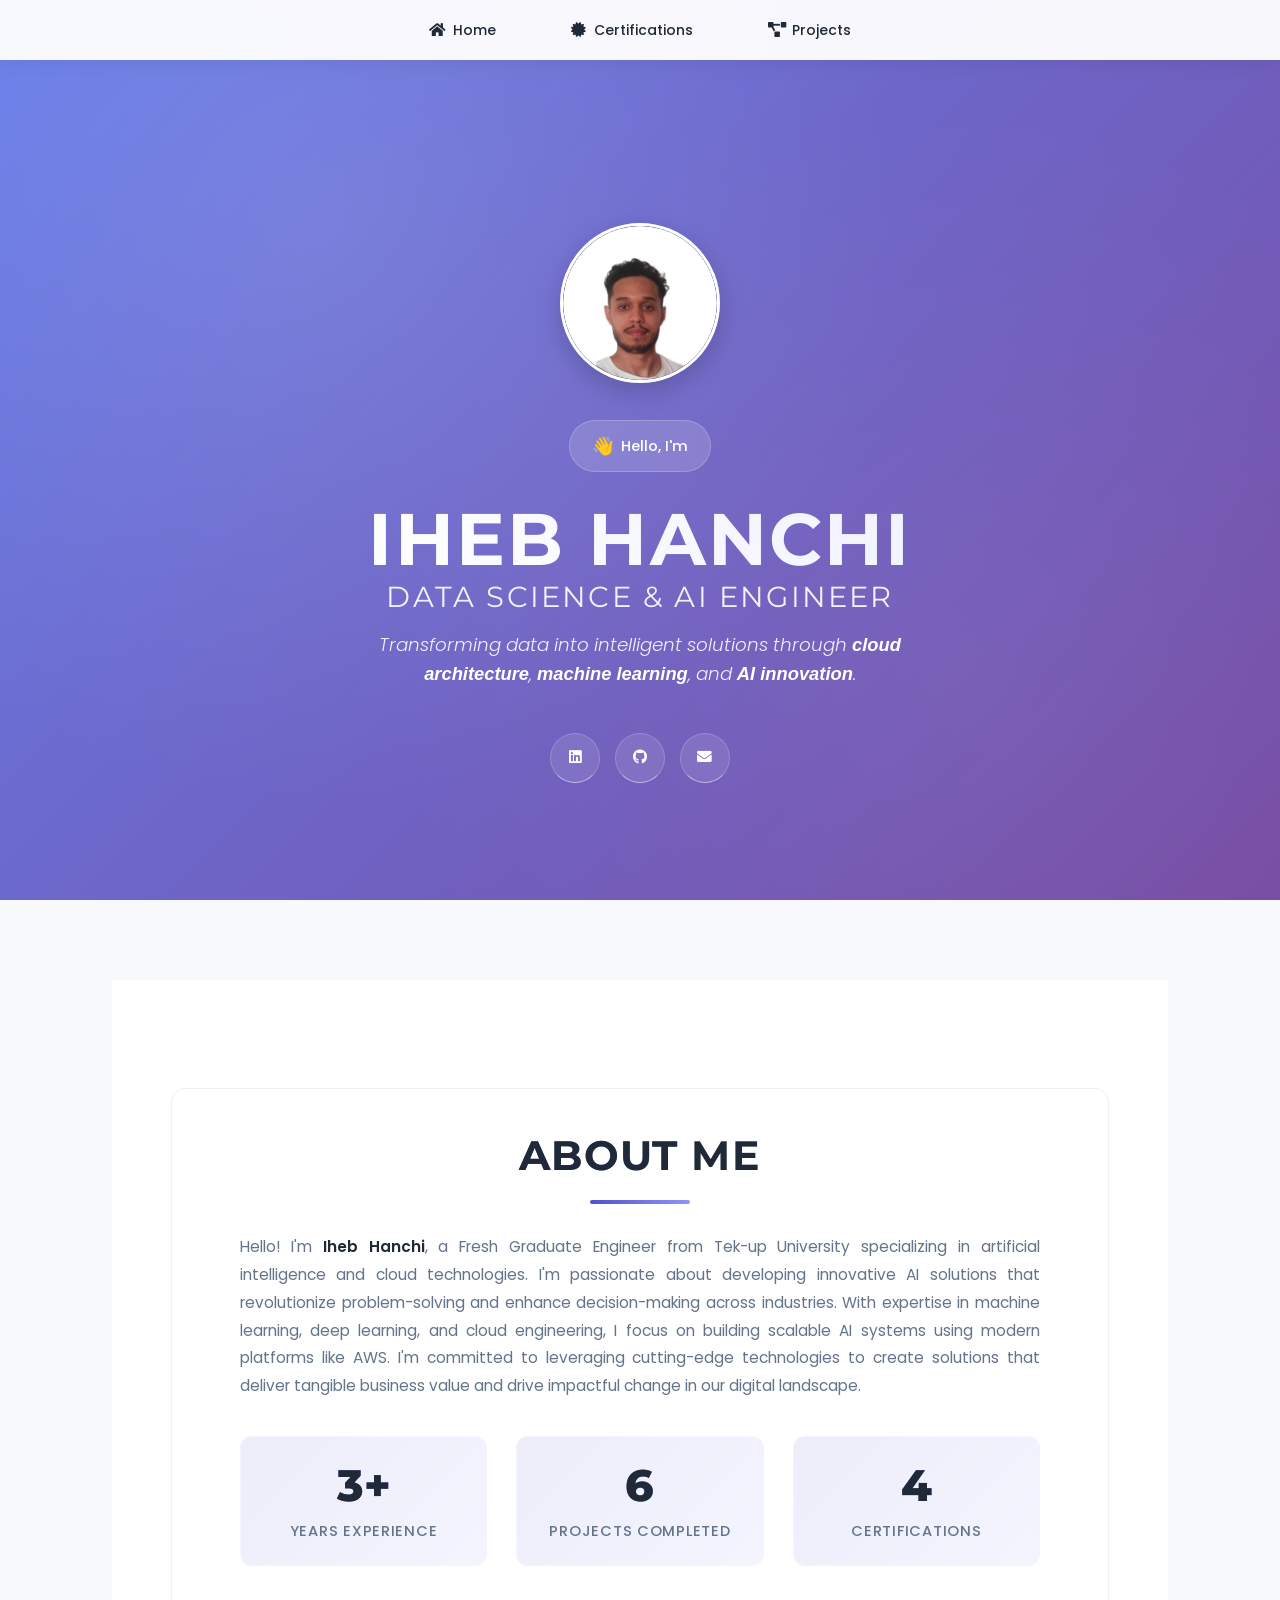
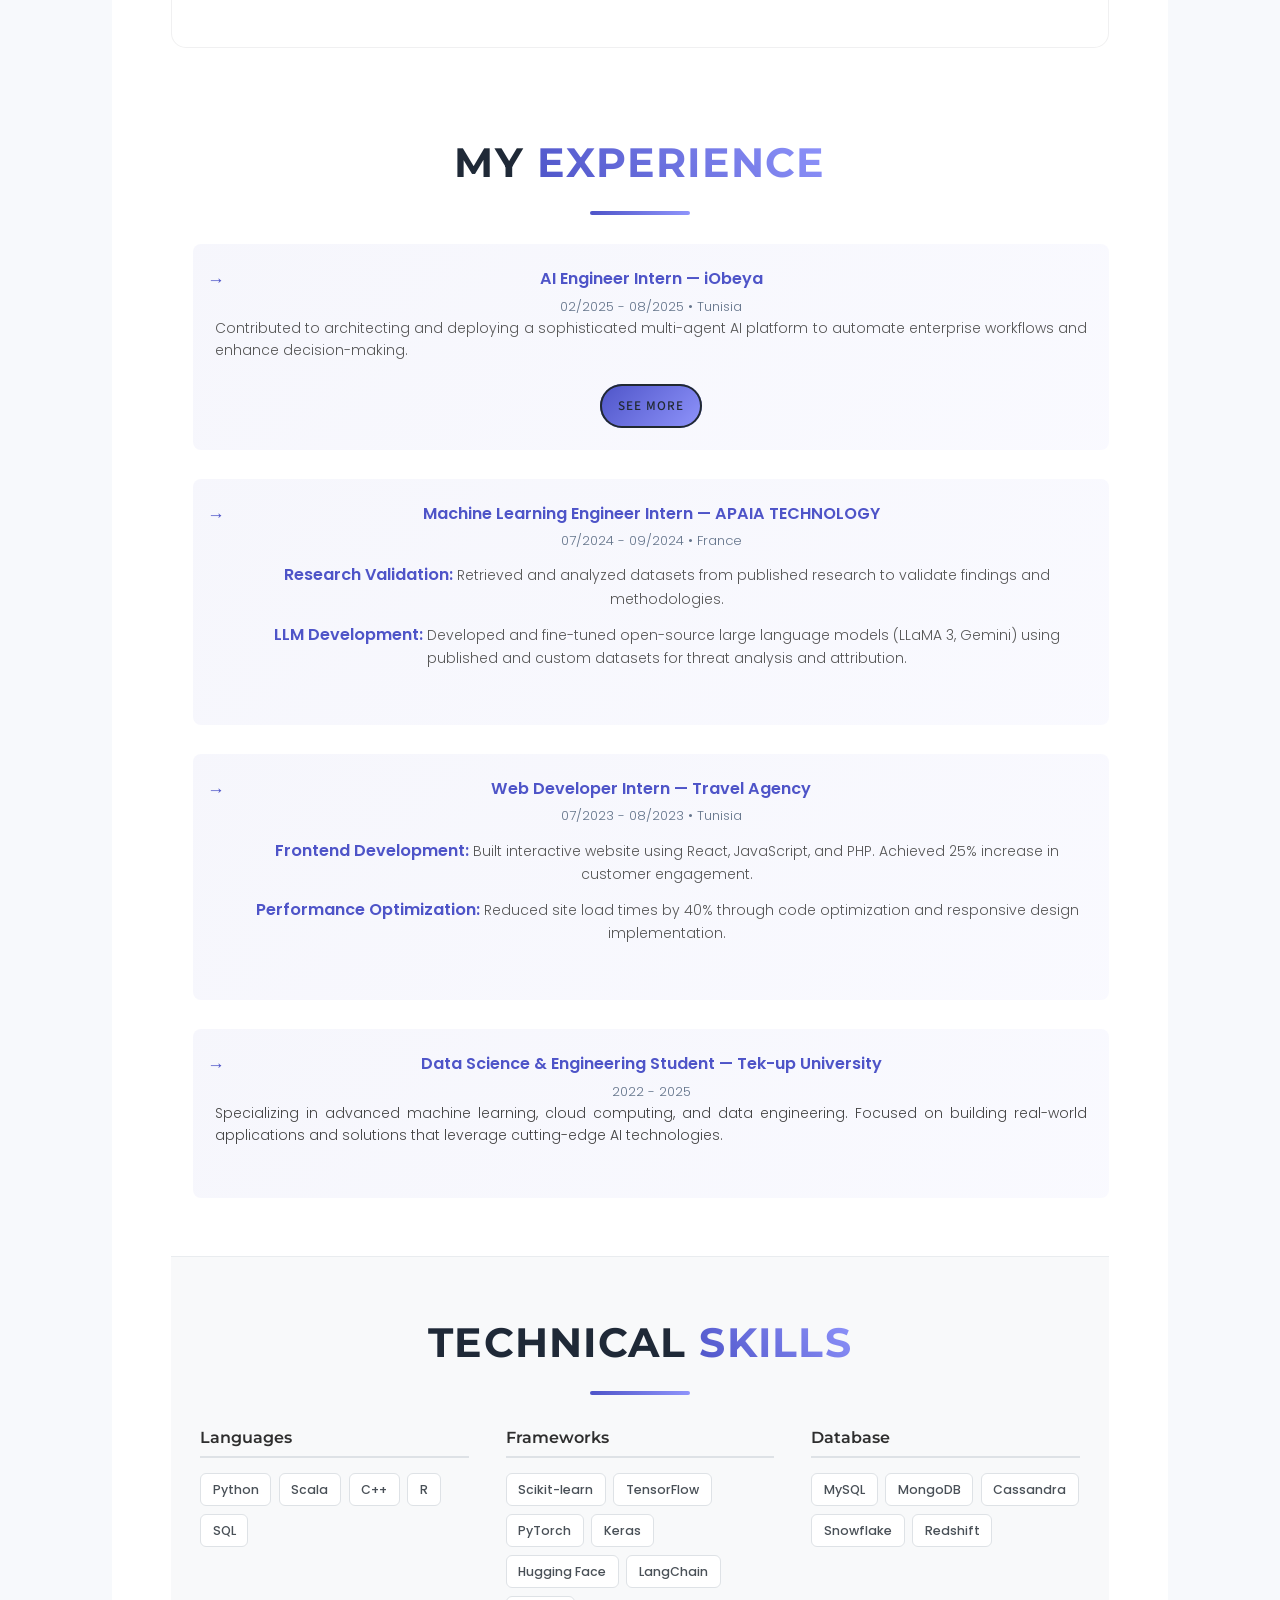
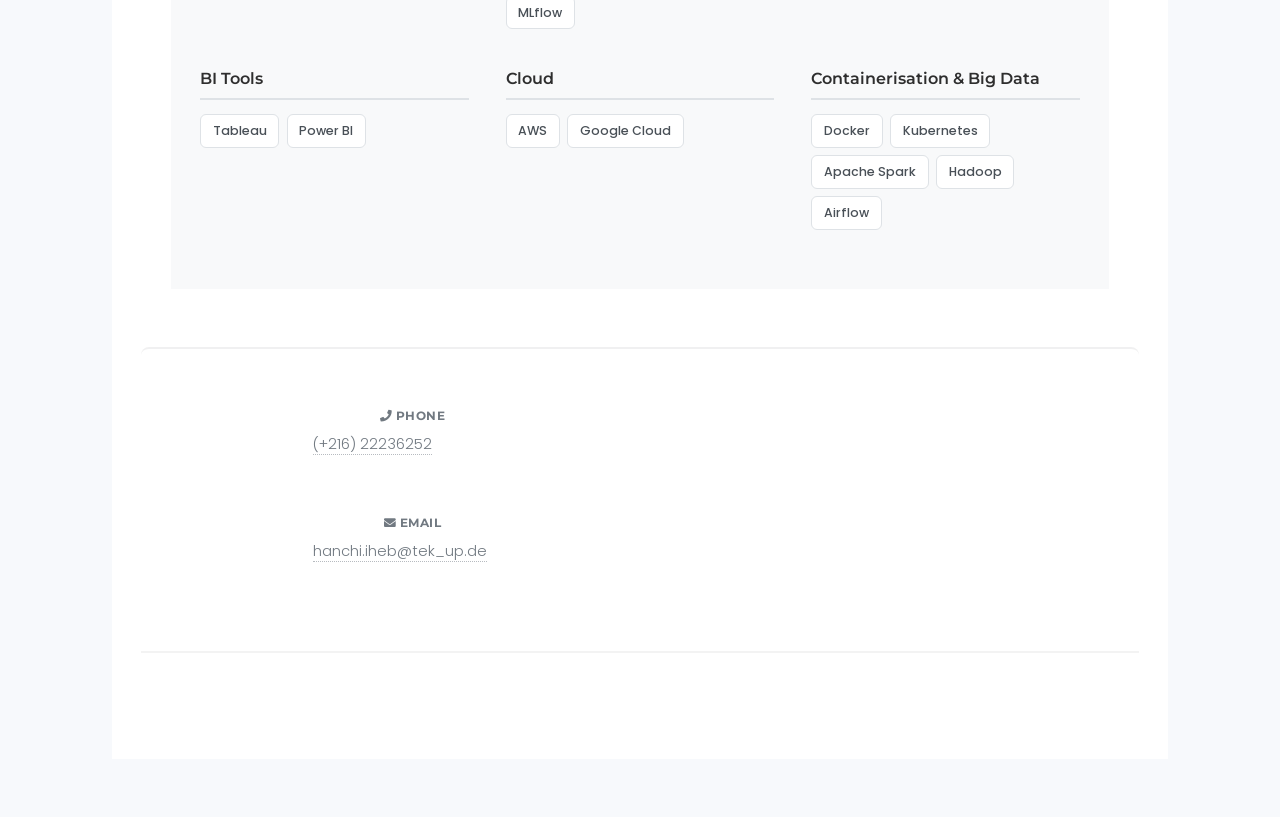
==== commit 70e88962: "fix about me" ====
--- a/index.html
+++ b/index.html
@@ -6,21 +6,11 @@
 -->
 <html>
 	<head>
-		<title>Iheb Hanchi | Portfolio</title>
+		<title>Hanchi Iheb | Portfolio</title>
 		<meta charset="utf-8" />
 		<meta name="viewport" content="width=device-width, initial-scale=1, user-scalable=no" />
-		
-		<!-- Favicon -->
-		<link rel="icon" type="image/jpeg" sizes="32x32" href="images/iheb.jpeg">
-		<link rel="icon" type="image/jpeg" sizes="16x16" href="images/iheb.jpeg">
-		<link rel="apple-touch-icon" sizes="180x180" href="images/iheb.jpeg">
-		<link rel="shortcut icon" href="images/iheb.jpeg">
-		<meta name="theme-color" content="#667eea">
-		<meta name="description" content="Iheb Hanchi - Data Science & AI Engineer. Fresh Graduate specializing in cloud architecture, machine learning, and AI innovation.">
-		<meta name="keywords" content="Iheb Hanchi, Data Science, AI Engineer, Machine Learning, Cloud Architecture, AWS, Python">
-		<meta name="author" content="Iheb Hanchi">
 		<link rel="stylesheet" href="assets/css/main.css?v=1.0.4" />
-		<link rel="stylesheet" href="assets/css/custom.css?v=1.1.2" />
+		<link rel="stylesheet" href="assets/css/custom.css?v=1.1.8" />
 		<link rel="stylesheet" href="assets/css/experience-fix.css?v=1.0.5" />
 		<link rel="stylesheet" href="assets/css/direct-fix.css?v=1.0.4" />
 		<link rel="stylesheet" href="assets/css/navigation-fix.css?v=1.0.4" />
@@ -102,10 +92,7 @@
 							<h2 class="section-title"><span class="accent-color">About</span> Me</h2>
 							<div class="about-content">
 								<div class="about-text">
-									<p>Hello! I'm <strong>Iheb Hanchi</strong>, a Fresh Graduate Engineer from Tek-up University with a passion for artificial intelligence and cloud technologies.</p>
-									<p>I'm captivated by AI's transformative potential across industries—how it revolutionizes problem-solving, enhances decision-making, and creates innovative solutions that were once unimaginable.</p>
-									<p>My interests extend to cloud engineering, where I see the seamless integration of AI with cloud technologies as key enablers for scalable and efficient deployment. I'm eager to explore how cloud platforms can optimize AI workflows, from data processing to model deployment.</p>
-									<p>I'm committed to leveraging these cutting-edge technologies to drive impactful change in the world.</p>
+									<p>Hello! I'm <strong>Iheb Hanchi</strong>, a Fresh Graduate Engineer from Tek-up University specializing in artificial intelligence and cloud technologies. I'm passionate about developing innovative AI solutions that revolutionize problem-solving and enhance decision-making across industries. With expertise in machine learning, deep learning, and cloud engineering, I focus on building scalable AI systems using modern platforms like AWS. I'm committed to leveraging cutting-edge technologies to create solutions that deliver tangible business value and drive impactful change in our digital landscape.</p>
 									
 									<div class="stats-container">
 										<div class="stat-item">
@@ -121,14 +108,6 @@
 											<div class="stat-label">Certifications</div>
 										</div>
 									</div>
-								</div>
-								<div class="skills-container">
-									<h3>Technical Skills</h3>
-									<div class="skill-item"><span class="skill-name">Data Science</span><div class="skill-bar"><div class="skill-level" style="width: 90%"></div></div></div>
-									<div class="skill-item"><span class="skill-name">Machine Learning</span><div class="skill-bar"><div class="skill-level" style="width: 85%"></div></div></div>
-									<div class="skill-item"><span class="skill-name">Cloud Technologies</span><div class="skill-bar"><div class="skill-level" style="width: 80%"></div></div></div>
-									<div class="skill-item"><span class="skill-name">AWS</span><div class="skill-bar"><div class="skill-level" style="width: 85%"></div></div></div>
-									<div class="skill-item"><span class="skill-name">Python</span><div class="skill-bar"><div class="skill-level" style="width: 90%"></div></div></div>
 								</div>
 							</div>
 						</header>
@@ -175,6 +154,71 @@
 							</li>
 						</ul>
 					</section>
+
+					<!-- Technical Skills -->
+					<section class="skills-section">
+						<h2 class="section-title">Technical <span class="accent-color">Skills</span></h2>
+						<div class="skills-container-minimal">
+							<div class="skills-grid-minimal">
+								<div class="skill-category-minimal">
+									<h3 class="skill-header-minimal">Languages</h3>
+									<div class="skills-list-minimal">
+										<span class="skill-tag-minimal">Python</span>
+										<span class="skill-tag-minimal">Scala</span>
+										<span class="skill-tag-minimal">C++</span>
+										<span class="skill-tag-minimal">R</span>
+										<span class="skill-tag-minimal">SQL</span>
+									</div>
+								</div>
+								<div class="skill-category-minimal">
+									<h3 class="skill-header-minimal">Frameworks</h3>
+									<div class="skills-list-minimal">
+										<span class="skill-tag-minimal">Scikit-learn</span>
+										<span class="skill-tag-minimal">TensorFlow</span>
+										<span class="skill-tag-minimal">PyTorch</span>
+										<span class="skill-tag-minimal">Keras</span>
+										<span class="skill-tag-minimal">Hugging Face</span>
+										<span class="skill-tag-minimal">LangChain</span>
+										<span class="skill-tag-minimal">MLflow</span>
+									</div>
+								</div>
+								<div class="skill-category-minimal">
+									<h3 class="skill-header-minimal">Database</h3>
+									<div class="skills-list-minimal">
+										<span class="skill-tag-minimal">MySQL</span>
+										<span class="skill-tag-minimal">MongoDB</span>
+										<span class="skill-tag-minimal">Cassandra</span>
+										<span class="skill-tag-minimal">Snowflake</span>
+										<span class="skill-tag-minimal">Redshift</span>
+									</div>
+								</div>
+								<div class="skill-category-minimal">
+									<h3 class="skill-header-minimal">BI Tools</h3>
+									<div class="skills-list-minimal">
+										<span class="skill-tag-minimal">Tableau</span>
+										<span class="skill-tag-minimal">Power BI</span>
+									</div>
+								</div>
+								<div class="skill-category-minimal">
+									<h3 class="skill-header-minimal">Cloud</h3>
+									<div class="skills-list-minimal">
+										<span class="skill-tag-minimal">AWS</span>
+										<span class="skill-tag-minimal">Google Cloud</span>
+									</div>
+								</div>
+								<div class="skill-category-minimal">
+									<h3 class="skill-header-minimal">Containerisation & Big Data</h3>
+									<div class="skills-list-minimal">
+										<span class="skill-tag-minimal">Docker</span>
+										<span class="skill-tag-minimal">Kubernetes</span>
+										<span class="skill-tag-minimal">Apache Spark</span>
+										<span class="skill-tag-minimal">Hadoop</span>
+										<span class="skill-tag-minimal">Airflow</span>
+									</div>
+								</div>
+							</div>
+						</div>
+					</section>
 				</article>
 						
 
--- a/assets/css/custom.css
+++ b/assets/css/custom.css
@@ -175,18 +175,22 @@
 }
 
 .about-content {
-  display: grid;
-  grid-template-columns: 1fr 1fr;
-  gap: 2rem;
+  display: block;
+  max-width: 800px;
+  margin: 2rem auto 0;
+  text-align: justify;
 }
 
 .about-text p {
-  font-size: 1rem;
-  text-align: left;
-  margin-bottom: 1rem;
+  font-size: 1.1rem;
+  text-align: justify;
+  margin-bottom: 1.5rem;
   color: #ffffff !important;
   opacity: 1;
-  line-height: 1.7;
+  line-height: 1.8;
+  max-width: 100%;
+  word-wrap: break-word;
+  hyphens: none;
 }
 
 .about-text p:last-child {
@@ -791,6 +795,288 @@
   }
 }
 
+
+/* Enhanced Technical Skills Section */
+.skills-container.enhanced {
+  margin-top: 2rem;
+}
+
+.skills-container.enhanced h3 {
+  font-size: 1.5rem;
+  margin-bottom: 2rem;
+  color: #333;
+  text-align: center;
+  position: relative;
+}
+
+.skills-container.enhanced h3::after {
+  content: '';
+  width: 50px;
+  height: 3px;
+  background: linear-gradient(135deg, #667eea, #764ba2);
+  display: block;
+  margin: 0.5rem auto;
+  border-radius: 2px;
+}
+
+.skill-category {
+  margin-bottom: 2.5rem;
+  background: rgba(255, 255, 255, 0.8);
+  border-radius: 12px;
+  padding: 1.5rem;
+  box-shadow: 0 4px 6px rgba(0, 0, 0, 0.1);
+  border-left: 4px solid #667eea;
+}
+
+.skill-category-title {
+  font-size: 1.2rem;
+  font-weight: 600;
+  color: #333;
+  margin-bottom: 1.5rem;
+  display: flex;
+  align-items: center;
+  gap: 0.75rem;
+}
+
+.skill-category-title i {
+  color: #667eea;
+  font-size: 1.1rem;
+}
+
+.skills-grid {
+  display: grid;
+  grid-template-columns: repeat(auto-fit, minmax(280px, 1fr));
+  gap: 1rem;
+}
+
+.skill-item {
+  position: relative;
+  margin-bottom: 1rem;
+  background: rgba(255, 255, 255, 0.9);
+  padding: 1rem;
+  border-radius: 8px;
+  border: 1px solid rgba(102, 126, 234, 0.1);
+  transition: all 0.3s ease;
+}
+
+.skill-item:hover {
+  transform: translateY(-2px);
+  box-shadow: 0 6px 12px rgba(0, 0, 0, 0.15);
+  border-color: rgba(102, 126, 234, 0.3);
+}
+
+.skill-name {
+  font-weight: 600;
+  color: #333;
+  font-size: 0.95rem;
+}
+
+.skill-badge {
+  position: absolute;
+  top: 0.75rem;
+  right: 1rem;
+  padding: 0.25rem 0.75rem;
+  border-radius: 20px;
+  font-size: 0.75rem;
+  font-weight: 500;
+  text-transform: uppercase;
+  letter-spacing: 0.025em;
+}
+
+.skill-badge.expert {
+  background: linear-gradient(135deg, #10b981, #059669);
+  color: white;
+}
+
+.skill-badge.advanced {
+  background: linear-gradient(135deg, #3b82f6, #2563eb);
+  color: white;
+}
+
+.skill-badge.intermediate {
+  background: linear-gradient(135deg, #f59e0b, #d97706);
+  color: white;
+}
+
+.skill-badge.beginner {
+  background: linear-gradient(135deg, #8b5cf6, #7c3aed);
+  color: white;
+}
+
+.skill-bar {
+  width: 100%;
+  height: 6px;
+  background-color: rgba(0, 0, 0, 0.1);
+  border-radius: 3px;
+  overflow: hidden;
+  margin-top: 0.75rem;
+  position: relative;
+}
+
+.skill-level {
+  height: 100%;
+  background: linear-gradient(135deg, #667eea, #764ba2);
+  border-radius: 3px;
+  transition: width 1s ease-in-out;
+  position: relative;
+}
+
+.skill-level::after {
+  content: '';
+  position: absolute;
+  top: 0;
+  left: 0;
+  right: 0;
+  bottom: 0;
+  background: linear-gradient(90deg, transparent, rgba(255, 255, 255, 0.3), transparent);
+  animation: shimmer 2s infinite;
+}
+
+@keyframes shimmer {
+  0% { transform: translateX(-100%); }
+  50% { transform: translateX(100%); }
+  100% { transform: translateX(-100%); }
+}
+
+/* Advanced skill item styling */
+.skill-item.advanced {
+  border-left: 3px solid #3b82f6;
+}
+
+.skill-item.intermediate {
+  border-left: 3px solid #f59e0b;
+}
+
+.skill-item.beginner {
+  border-left: 3px solid #8b5cf6;
+}
+
+/* Responsive adjustments */
+@media screen and (max-width: 768px) {
+  .skills-grid {
+    grid-template-columns: 1fr;
+  }
+  
+  .skill-category {
+    padding: 1rem;
+  }
+  
+  .skill-category-title {
+    font-size: 1.1rem;
+  }
+}
+
+@media screen and (max-width: 480px) {
+  .skills-container.enhanced h3 {
+    font-size: 1.3rem;
+  }
+  
+  .skill-badge {
+    position: static;
+    display: inline-block;
+    margin-top: 0.5rem;
+    font-size: 0.7rem;
+  }
+}
+
+/* Minimal Professional Skills Section - Monochrome Design */
+.skills-section {
+  padding: 4rem 2rem;
+  background: #f8f9fa;
+  border-top: 1px solid #e9ecef;
+}
+
+.skills-container-minimal {
+  max-width: 1200px;
+  margin: 0 auto;
+}
+
+.skills-grid-minimal {
+  display: grid;
+  grid-template-columns: repeat(3, 1fr);
+  gap: 2.5rem;
+}
+
+.skill-category-minimal {
+  text-align: left;
+}
+
+.skill-header-minimal {
+  font-size: 1.1rem;
+  font-weight: 600;
+  color: #2e2e2e;
+  margin-bottom: 1rem;
+  text-transform: none;
+  letter-spacing: normal;
+  border-bottom: 2px solid #dee2e6;
+  padding-bottom: 0.5rem;
+}
+
+.skills-list-minimal {
+  display: flex;
+  flex-wrap: wrap;
+  gap: 0.5rem;
+}
+
+.skill-tag-minimal {
+  padding: 0.4rem 0.8rem;
+  background: #ffffff;
+  border: 1px solid #dee2e6;
+  border-radius: 6px;
+  font-size: 0.85rem;
+  font-weight: 500;
+  color: #495057;
+  transition: all 0.2s ease;
+  cursor: default;
+}
+
+.skill-tag-minimal:hover {
+  background: #e9ecef;
+  border-color: #adb5bd;
+  transform: translateY(-1px);
+  box-shadow: 0 2px 4px rgba(0, 0, 0, 0.1);
+}
+
+/* Responsive Design for Minimal Skills */
+@media screen and (max-width: 768px) {
+  .skills-grid-minimal {
+    grid-template-columns: repeat(2, 1fr);
+    gap: 2rem;
+  }
+  
+  .skills-section {
+    padding: 3rem 1rem;
+  }
+  
+  .skill-header-minimal {
+    font-size: 1rem;
+  }
+  
+  .skill-tag-minimal {
+    font-size: 0.8rem;
+    padding: 0.35rem 0.7rem;
+  }
+}
+
+@media screen and (max-width: 480px) {
+  .skills-grid-minimal {
+    grid-template-columns: 1fr;
+    gap: 1.5rem;
+  }
+  
+  .skills-list-minimal {
+    gap: 0.4rem;
+  }
+  
+  .skill-tag-minimal {
+    font-size: 0.75rem;
+    padding: 0.3rem 0.6rem;
+  }
+  
+  .skills-section {
+    padding: 2rem 1rem;
+  }
+}
 
 /* Media query for smaller screens */
 @media screen and (max-width: 736px) {
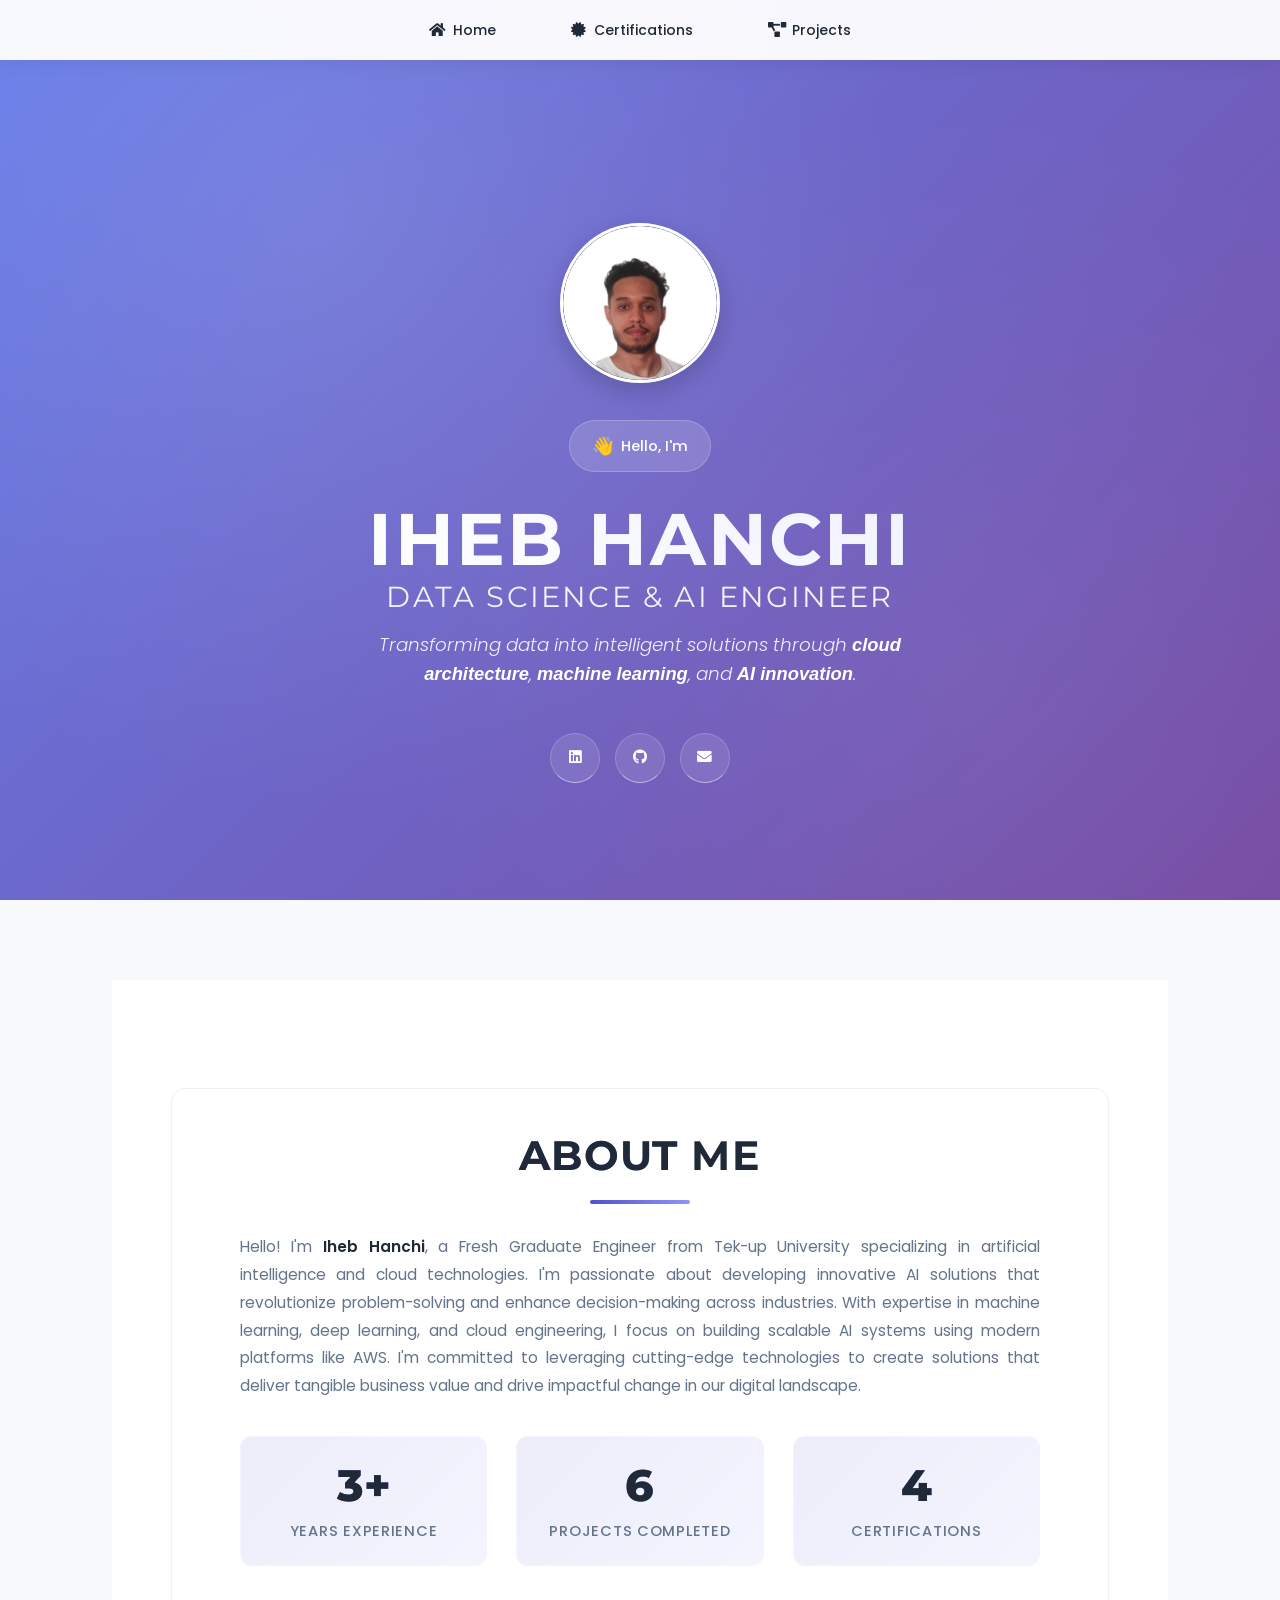
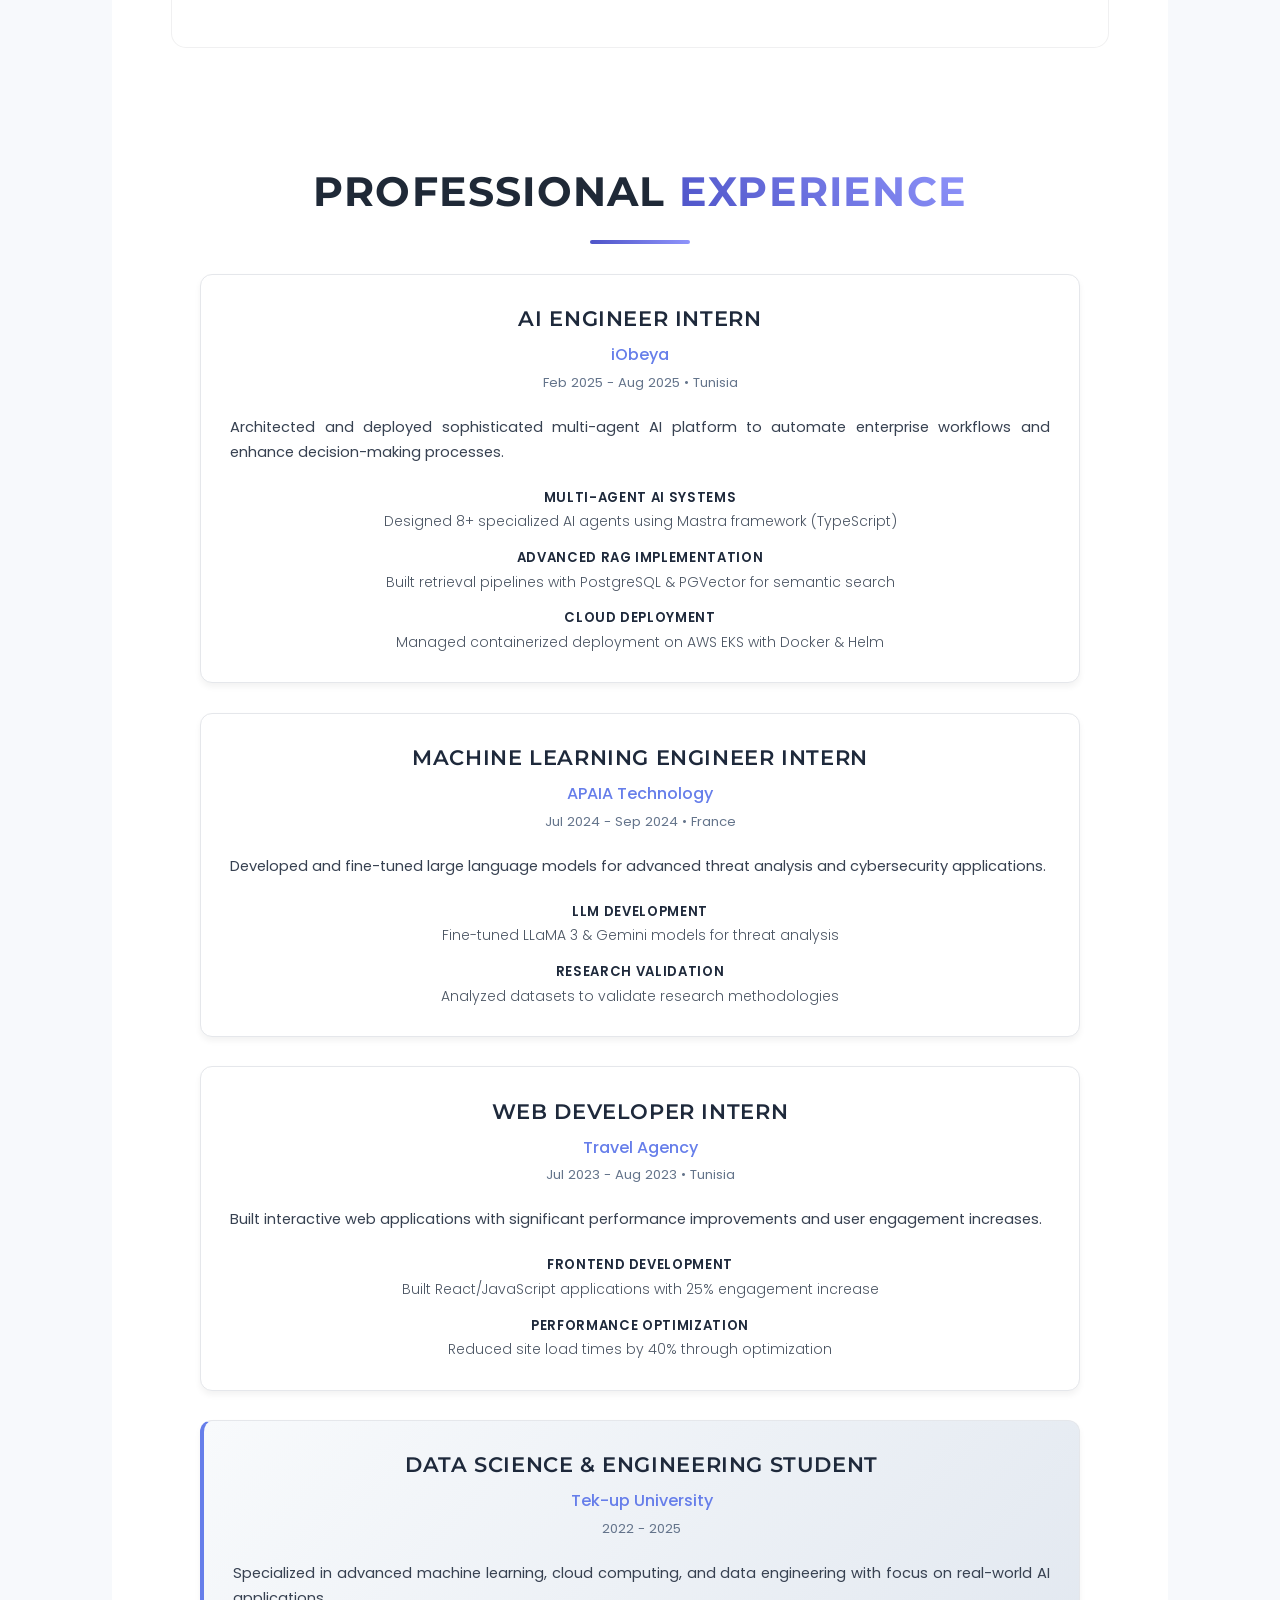
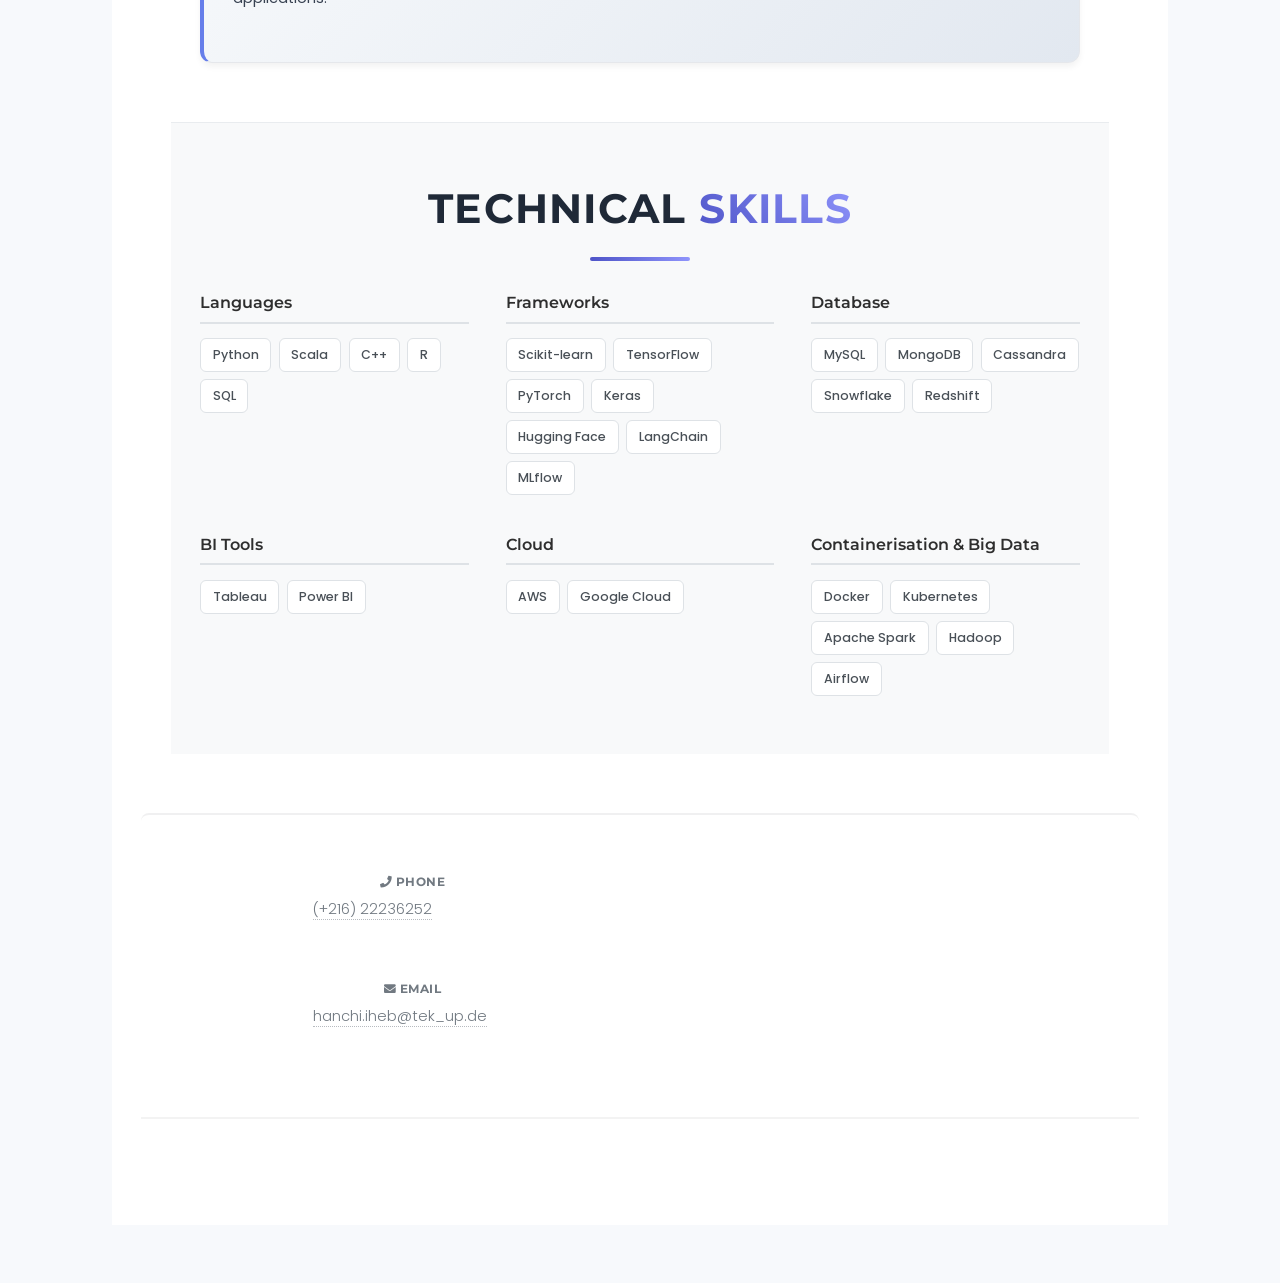
==== commit 8d9dc643: "my experience section" ====
--- a/index.html
+++ b/index.html
@@ -10,7 +10,7 @@
 		<meta charset="utf-8" />
 		<meta name="viewport" content="width=device-width, initial-scale=1, user-scalable=no" />
 		<link rel="stylesheet" href="assets/css/main.css?v=1.0.4" />
-		<link rel="stylesheet" href="assets/css/custom.css?v=1.1.8" />
+		<link rel="stylesheet" href="assets/css/custom.css?v=1.1.9" />
 		<link rel="stylesheet" href="assets/css/experience-fix.css?v=1.0.5" />
 		<link rel="stylesheet" href="assets/css/direct-fix.css?v=1.0.4" />
 		<link rel="stylesheet" href="assets/css/navigation-fix.css?v=1.0.4" />
@@ -112,47 +112,88 @@
 							</div>
 						</header>
 					
-					<!-- Experience (List Only) -->
-					<section class="experience-section">
-						<h2 class="section-title">My <span class="accent-color">Experience</span></h2>
-						<ul class="experience-list">
-							<li>
-								<strong>AI Engineer Intern — iObeya</strong>
-								<div class="exp-meta">02/2025 - 08/2025 • Tunisia</div>
-								<div class="role-summary">
-									<p>Contributed to architecting and deploying a sophisticated multi-agent AI platform to automate enterprise workflows and enhance decision-making.</p>
-									<div class="role-details-expandable" style="display: none;">
-										<ul class="role-details">
-											<li><strong>Multi-Agent AI System Development:</strong> Designed and optimized 8+ specialized AI agents using the Mastra framework (TypeScript). Implemented domain-specific tasks including sales lead briefing (GPT-4o), knowledge retrieval (Claude 3.5 Sonnet), and CRM analysis.</li>
-											<li><strong>Agentic RAG & Tool Ecosystem:</strong> Implemented advanced Retrieval-Augmented Generation pipeline using PostgreSQL with PGVector for semantic search. Created custom tools for external API integration (HubSpot, Salesforce, Jira).</li>
-											<li><strong>Cloud-Native Deployment:</strong> Managed containerized full-stack deployment on AWS EKS using Docker. Orchestrated pod management, resource allocation, and configuration with Helm charts and Dapr.</li>
-										</ul>
-									</div>
-									<button class="see-more-btn" onclick="toggleDetails(this)">See More</button>
-								</div>
-							</li>
-							<li>
-								<strong>Machine Learning Engineer Intern — APAIA TECHNOLOGY</strong>
-								<div class="exp-meta">07/2024 - 09/2024 • France</div>
-								<ul class="role-details">
-									<li><strong>Research Validation:</strong> Retrieved and analyzed datasets from published research to validate findings and methodologies.</li>
-									<li><strong>LLM Development:</strong> Developed and fine-tuned open-source large language models (LLaMA 3, Gemini) using published and custom datasets for threat analysis and attribution.</li>
-								</ul>
-							</li>
-							<li>
-								<strong>Web Developer Intern — Travel Agency</strong>
-								<div class="exp-meta">07/2023 - 08/2023 • Tunisia</div>
-								<ul class="role-details">
-									<li><strong>Frontend Development:</strong> Built interactive website using React, JavaScript, and PHP. Achieved 25% increase in customer engagement.</li>
-									<li><strong>Performance Optimization:</strong> Reduced site load times by 40% through code optimization and responsive design implementation.</li>
-								</ul>
-							</li>
-							<li>
-								<strong>Data Science & Engineering Student — Tek-up University</strong>
-								<div class="exp-meta">2022 - 2025</div>
-								<p>Specializing in advanced machine learning, cloud computing, and data engineering. Focused on building real-world applications and solutions that leverage cutting-edge AI technologies.</p>
-							</li>
-						</ul>
+					<!-- Professional Experience -->
+					<section class="experience-section-enhanced">
+						<h2 class="section-title">Professional <span class="accent-color">Experience</span></h2>
+						<div class="experience-timeline">
+							<div class="experience-card">
+								<div class="exp-header">
+									<h3 class="exp-title">AI Engineer Intern</h3>
+									<div class="exp-company">iObeya</div>
+									<div class="exp-period">Feb 2025 - Aug 2025 • Tunisia</div>
+								</div>
+								<div class="exp-content">
+									<p class="exp-summary">Architected and deployed sophisticated multi-agent AI platform to automate enterprise workflows and enhance decision-making processes.</p>
+									<div class="exp-achievements">
+										<div class="achievement-item">
+											<span class="achievement-label">Multi-Agent AI Systems</span>
+											<span class="achievement-desc">Designed 8+ specialized AI agents using Mastra framework (TypeScript)</span>
+										</div>
+										<div class="achievement-item">
+											<span class="achievement-label">Advanced RAG Implementation</span>
+											<span class="achievement-desc">Built retrieval pipelines with PostgreSQL & PGVector for semantic search</span>
+										</div>
+										<div class="achievement-item">
+											<span class="achievement-label">Cloud Deployment</span>
+											<span class="achievement-desc">Managed containerized deployment on AWS EKS with Docker & Helm</span>
+										</div>
+									</div>
+								</div>
+							</div>
+
+							<div class="experience-card">
+								<div class="exp-header">
+									<h3 class="exp-title">Machine Learning Engineer Intern</h3>
+									<div class="exp-company">APAIA Technology</div>
+									<div class="exp-period">Jul 2024 - Sep 2024 • France</div>
+								</div>
+								<div class="exp-content">
+									<p class="exp-summary">Developed and fine-tuned large language models for advanced threat analysis and cybersecurity applications.</p>
+									<div class="exp-achievements">
+										<div class="achievement-item">
+											<span class="achievement-label">LLM Development</span>
+											<span class="achievement-desc">Fine-tuned LLaMA 3 & Gemini models for threat analysis</span>
+										</div>
+										<div class="achievement-item">
+											<span class="achievement-label">Research Validation</span>
+											<span class="achievement-desc">Analyzed datasets to validate research methodologies</span>
+										</div>
+									</div>
+								</div>
+							</div>
+
+							<div class="experience-card">
+								<div class="exp-header">
+									<h3 class="exp-title">Web Developer Intern</h3>
+									<div class="exp-company">Travel Agency</div>
+									<div class="exp-period">Jul 2023 - Aug 2023 • Tunisia</div>
+								</div>
+								<div class="exp-content">
+									<p class="exp-summary">Built interactive web applications with significant performance improvements and user engagement increases.</p>
+									<div class="exp-achievements">
+										<div class="achievement-item">
+											<span class="achievement-label">Frontend Development</span>
+											<span class="achievement-desc">Built React/JavaScript applications with 25% engagement increase</span>
+										</div>
+										<div class="achievement-item">
+											<span class="achievement-label">Performance Optimization</span>
+											<span class="achievement-desc">Reduced site load times by 40% through optimization</span>
+										</div>
+									</div>
+								</div>
+							</div>
+
+							<div class="experience-card education">
+								<div class="exp-header">
+									<h3 class="exp-title">Data Science & Engineering Student</h3>
+									<div class="exp-company">Tek-up University</div>
+									<div class="exp-period">2022 - 2025</div>
+								</div>
+								<div class="exp-content">
+									<p class="exp-summary">Specialized in advanced machine learning, cloud computing, and data engineering with focus on real-world AI applications.</p>
+								</div>
+							</div>
+						</div>
 					</section>
 
 					<!-- Technical Skills -->
--- a/assets/css/custom.css
+++ b/assets/css/custom.css
@@ -976,6 +976,148 @@
     display: inline-block;
     margin-top: 0.5rem;
     font-size: 0.7rem;
+  }
+}
+
+/* Professional Experience Section - 2025 Enhanced Design */
+.experience-section-enhanced {
+  padding: 4rem 2rem;
+  background: #ffffff;
+}
+
+.experience-timeline {
+  max-width: 900px;
+  margin: 0 auto;
+  display: flex;
+  flex-direction: column;
+  gap: 2rem;
+}
+
+.experience-card {
+  background: #ffffff;
+  border-radius: 12px;
+  padding: 2rem;
+  box-shadow: 0 4px 6px rgba(0, 0, 0, 0.05);
+  border: 1px solid #e5e7eb;
+  transition: all 0.3s ease;
+  position: relative;
+}
+
+.experience-card:hover {
+  transform: translateY(-2px);
+  box-shadow: 0 8px 25px rgba(0, 0, 0, 0.1);
+  border-color: #667eea;
+}
+
+.experience-card.education {
+  background: linear-gradient(135deg, #f8fafc 0%, #e2e8f0 100%);
+  border-left: 4px solid #667eea;
+}
+
+.exp-header {
+  margin-bottom: 1.5rem;
+}
+
+.exp-title {
+  font-size: 1.4rem;
+  font-weight: 600;
+  color: #1e293b;
+  margin: 0 0 0.5rem 0;
+}
+
+.exp-company {
+  font-size: 1.1rem;
+  font-weight: 500;
+  color: #667eea;
+  margin-bottom: 0.25rem;
+}
+
+.exp-period {
+  font-size: 0.9rem;
+  color: #64748b;
+  font-weight: 400;
+}
+
+.exp-content {
+  line-height: 1.6;
+}
+
+.exp-summary {
+  font-size: 1rem;
+  color: #374151;
+  margin-bottom: 1.5rem;
+  line-height: 1.7;
+  font-weight: 400;
+}
+
+.exp-achievements {
+  display: flex;
+  flex-direction: column;
+  gap: 1rem;
+}
+
+.achievement-item {
+  display: flex;
+  flex-direction: column;
+  gap: 0.25rem;
+}
+
+.achievement-label {
+  font-size: 0.9rem;
+  font-weight: 600;
+  color: #1e293b;
+  text-transform: uppercase;
+  letter-spacing: 0.05em;
+}
+
+.achievement-desc {
+  font-size: 0.95rem;
+  color: #4b5563;
+  line-height: 1.5;
+}
+
+/* Responsive Design for Experience Section */
+@media screen and (max-width: 768px) {
+  .experience-section-enhanced {
+    padding: 3rem 1rem;
+  }
+  
+  .experience-card {
+    padding: 1.5rem;
+  }
+  
+  .exp-title {
+    font-size: 1.2rem;
+  }
+  
+  .exp-company {
+    font-size: 1rem;
+  }
+  
+  .achievement-item {
+    gap: 0.5rem;
+  }
+}
+
+@media screen and (max-width: 480px) {
+  .experience-section-enhanced {
+    padding: 2rem 0.5rem;
+  }
+  
+  .experience-card {
+    padding: 1rem;
+  }
+  
+  .exp-title {
+    font-size: 1.1rem;
+  }
+  
+  .achievement-label {
+    font-size: 0.85rem;
+  }
+  
+  .achievement-desc {
+    font-size: 0.9rem;
   }
 }
 
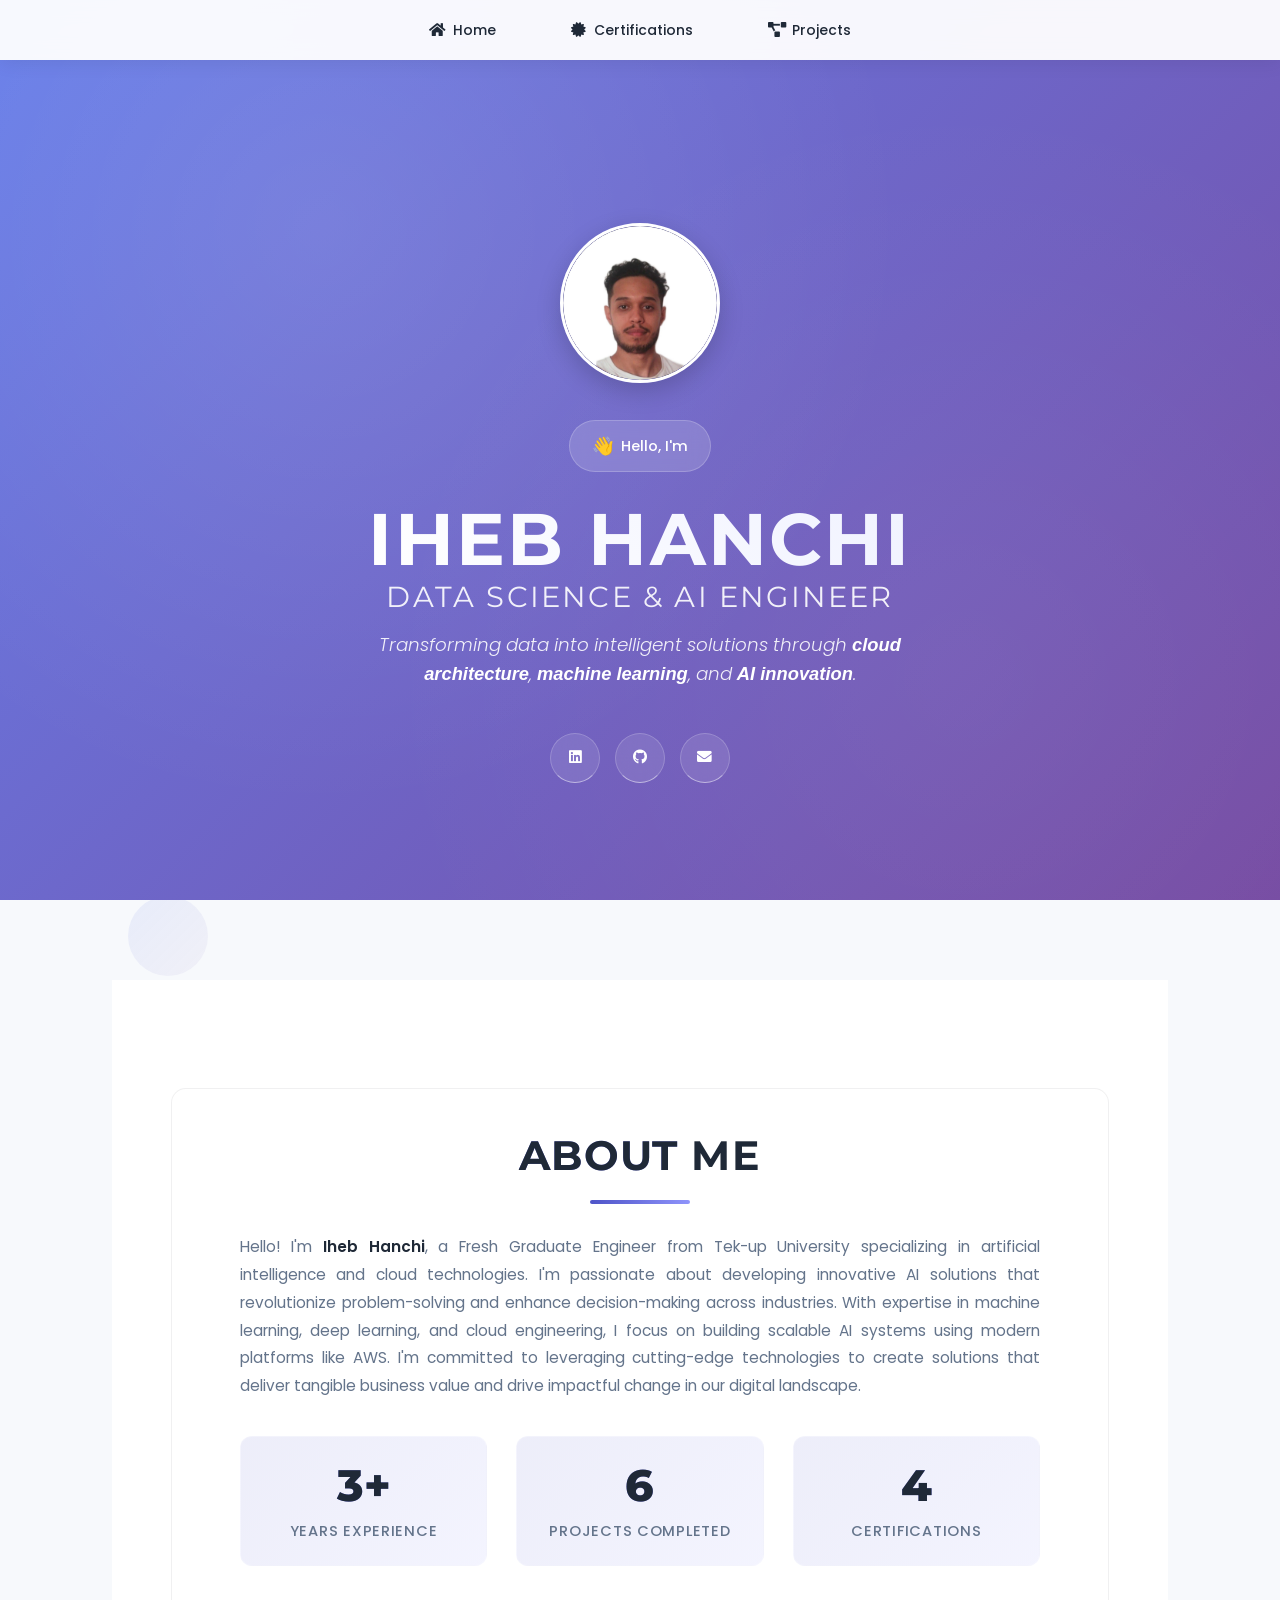
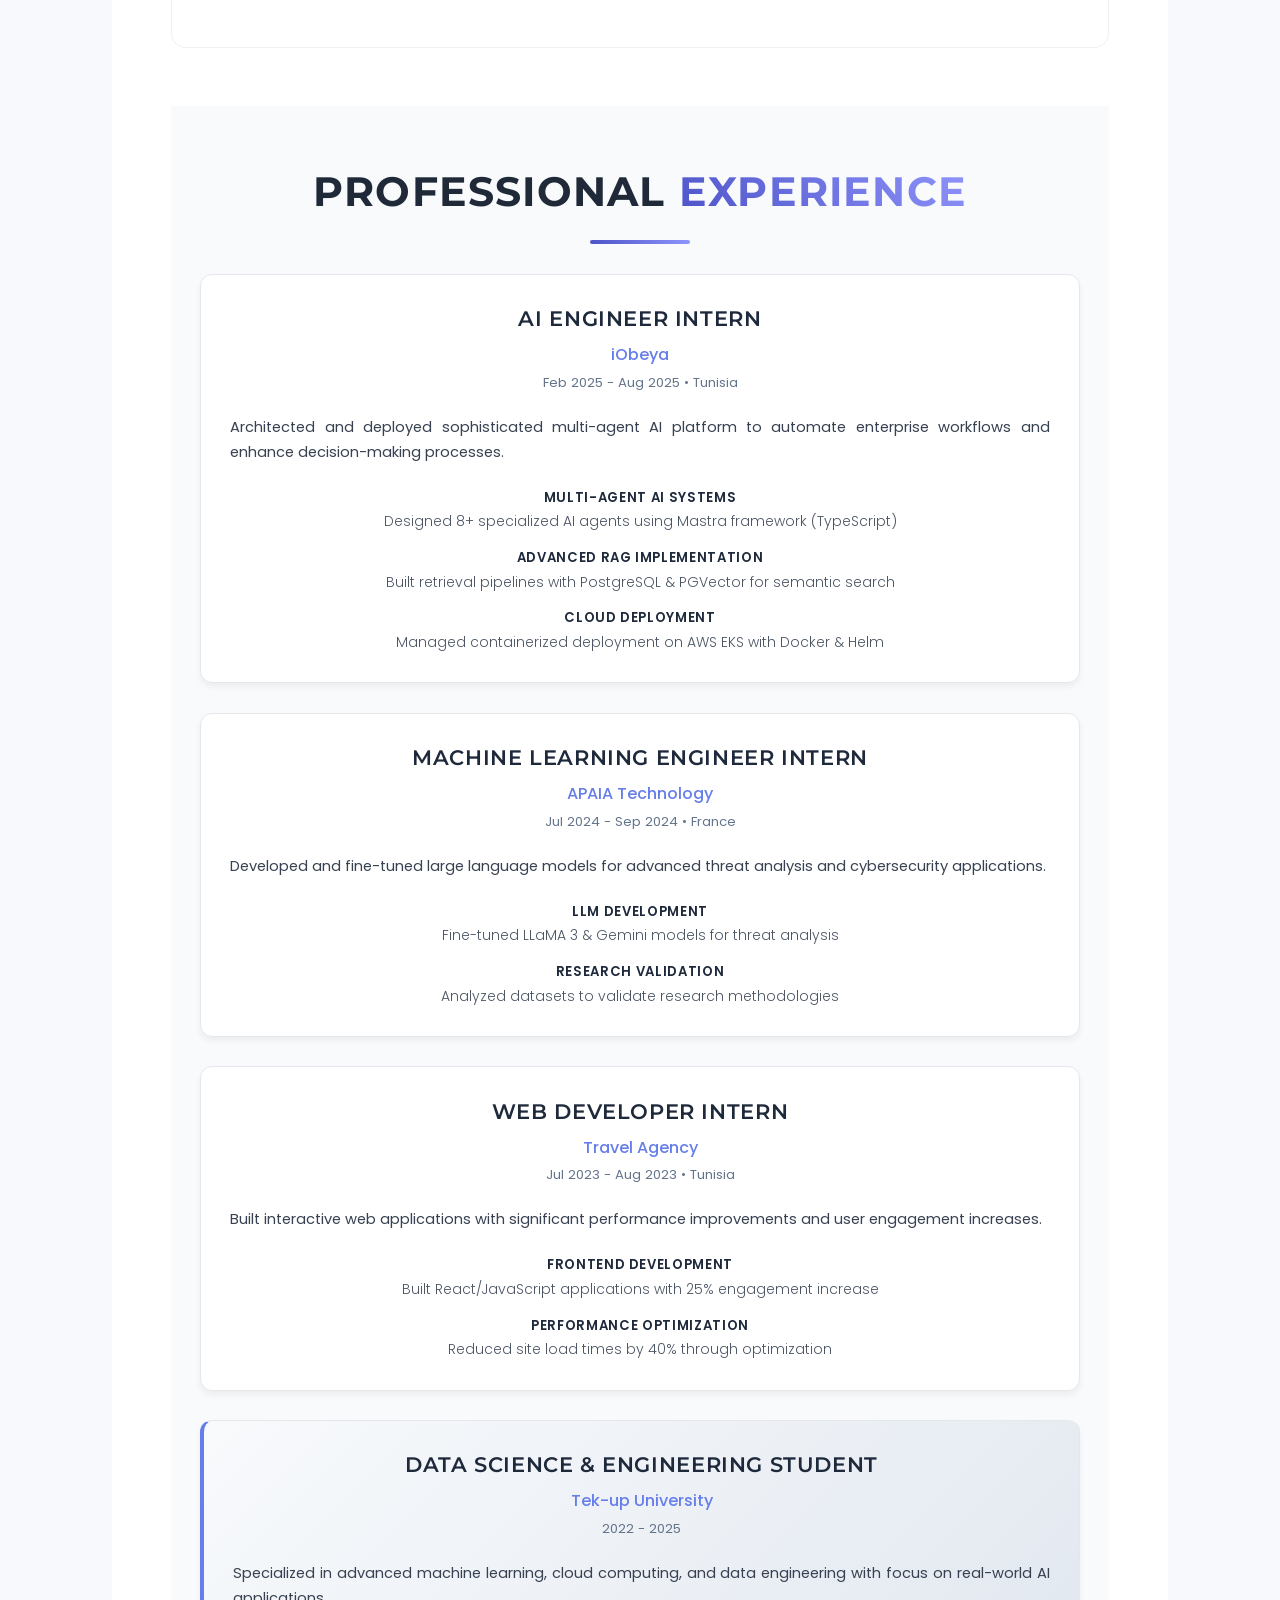
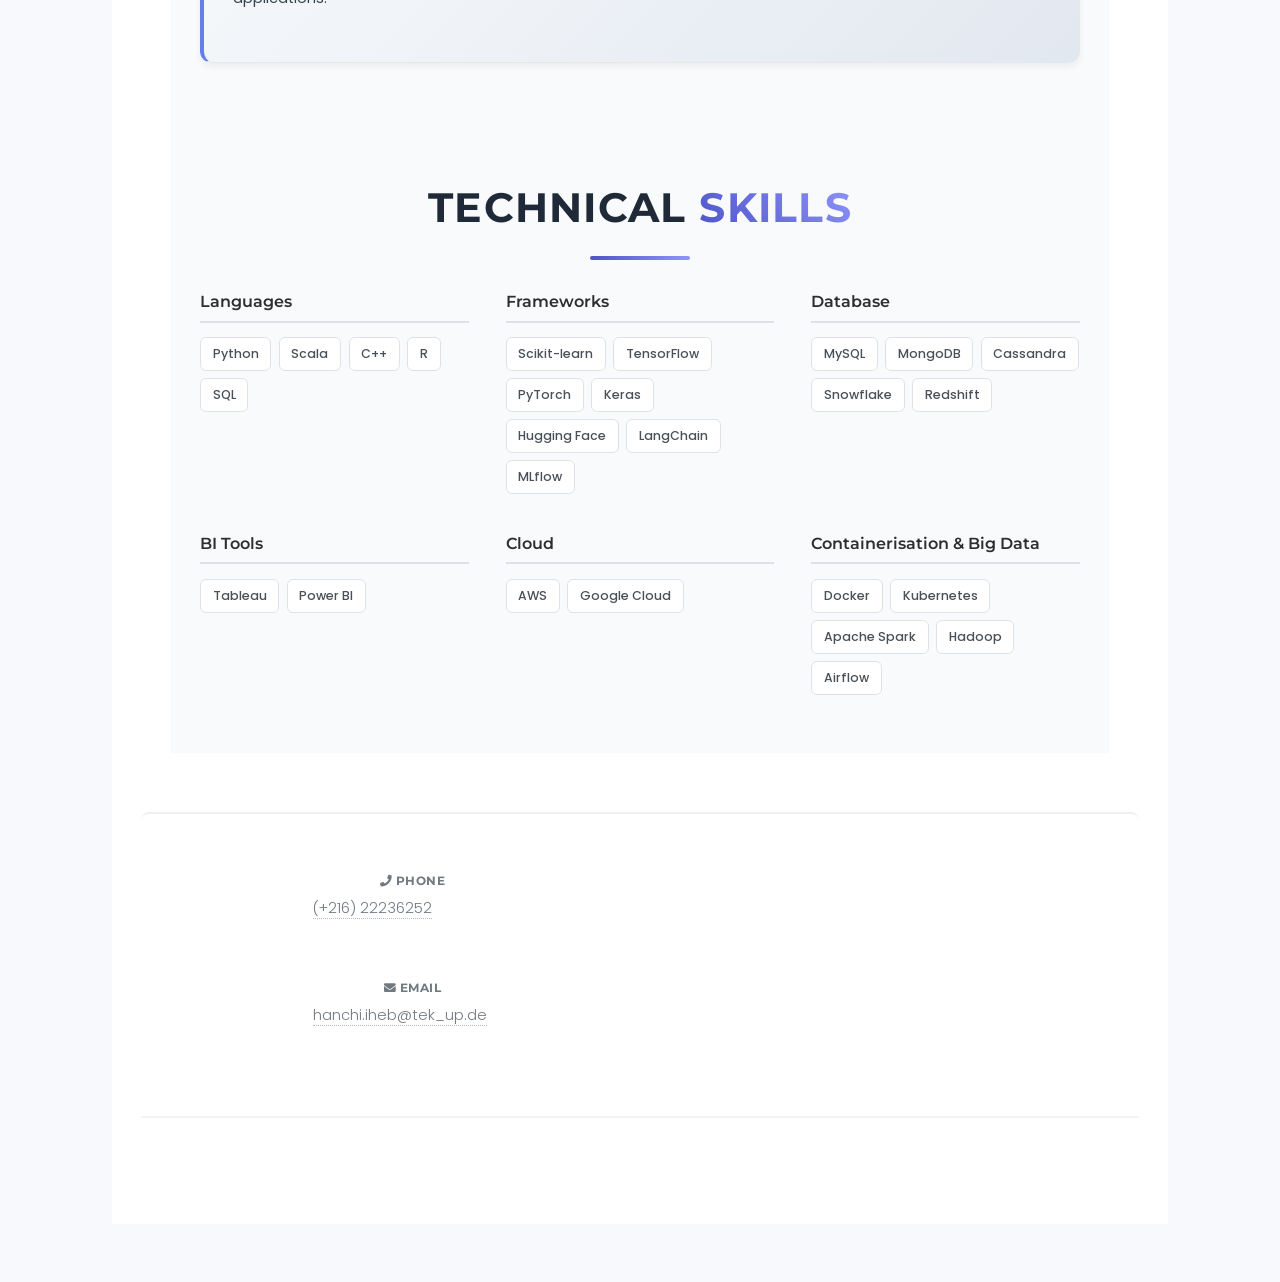
==== commit 3cfb07c7: "fixes" ====
--- a/index.html
+++ b/index.html
@@ -10,7 +10,7 @@
 		<meta charset="utf-8" />
 		<meta name="viewport" content="width=device-width, initial-scale=1, user-scalable=no" />
 		<link rel="stylesheet" href="assets/css/main.css?v=1.0.4" />
-		<link rel="stylesheet" href="assets/css/custom.css?v=1.1.9" />
+		<link rel="stylesheet" href="assets/css/custom.css?v=1.2.1" />
 		<link rel="stylesheet" href="assets/css/experience-fix.css?v=1.0.5" />
 		<link rel="stylesheet" href="assets/css/direct-fix.css?v=1.0.4" />
 		<link rel="stylesheet" href="assets/css/navigation-fix.css?v=1.0.4" />
@@ -83,6 +83,13 @@
 						</ul>
 					</nav>
 
+				<!-- Floating Background Elements -->
+				<div class="floating-elements">
+					<div class="floating-circle"></div>
+					<div class="floating-circle"></div>
+					<div class="floating-circle"></div>
+				</div>
+
 				<!-- Main -->
 					<div id="main">
 
@@ -301,7 +308,56 @@
 			<script src="assets/js/browser.min.js"></script>
 			<script src="assets/js/breakpoints.min.js"></script>
 			<script src="assets/js/util.js"></script>
-			<script src="assets/js/main.js?v=1.0.4"></script>
+			<script src="assets/js/main.js"></script>
+			
+			<!-- Interactive Scroll Animations -->
+			<script>
+				// Intersection Observer for scroll animations
+				const observerOptions = {
+					threshold: 0.1,
+					rootMargin: '0px 0px -50px 0px'
+				};
+
+				const observer = new IntersectionObserver((entries) => {
+					entries.forEach(entry => {
+						if (entry.isIntersecting) {
+							entry.target.classList.add('in-view');
+							
+							// Animate experience cards
+							if (entry.target.classList.contains('experience-section-enhanced')) {
+								const cards = entry.target.querySelectorAll('.experience-card');
+								cards.forEach((card, index) => {
+									setTimeout(() => {
+										card.classList.add('animate');
+									}, index * 200);
+								});
+							}
+							
+							// Animate skills
+							if (entry.target.classList.contains('skills-section')) {
+								const categories = entry.target.querySelectorAll('.skill-category-minimal');
+								categories.forEach((category, index) => {
+									setTimeout(() => {
+										category.classList.add('animate');
+									}, index * 100);
+								});
+							}
+						}
+					});
+				}, observerOptions);
+
+				// Observe sections when DOM is loaded
+				document.addEventListener('DOMContentLoaded', () => {
+					const sections = document.querySelectorAll('.experience-section-enhanced, .skills-section');
+					sections.forEach(section => observer.observe(section));
+				});
+
+				// Subtle interactions only - no background color changes
+				window.addEventListener('scroll', () => {
+					// Keep animations but remove background color changes
+					// This ensures smooth scrolling without jarring color transitions
+				});
+			</script>
 			
 			<!-- Mobile enhancement scripts -->
 			<script>
--- a/assets/css/custom.css
+++ b/assets/css/custom.css
@@ -181,6 +181,12 @@
   text-align: justify;
 }
 
+/* Unified About Section Background */
+.about-section {
+  background: #f8fafc;
+  padding: 2rem 0;
+}
+
 .about-text p {
   font-size: 1.1rem;
   text-align: justify;
@@ -979,10 +985,17 @@
   }
 }
 
-/* Professional Experience Section - 2025 Enhanced Design */
+/* Unified Scrolling Background Theme */
+body {
+  background: #f8fafc;
+  transition: all 0.3s ease;
+}
+
+/* Unified Sections Background */
 .experience-section-enhanced {
   padding: 4rem 2rem;
-  background: #ffffff;
+  background: #f8fafc;
+  position: relative;
 }
 
 .experience-timeline {
@@ -1121,11 +1134,135 @@
   }
 }
 
-/* Minimal Professional Skills Section - Monochrome Design */
+/* Unified Skills Section Background */
 .skills-section {
   padding: 4rem 2rem;
-  background: #f8f9fa;
-  border-top: 1px solid #e9ecef;
+  background: #f8fafc;
+  position: relative;
+}
+
+/* Smooth Scroll Reveal Animations */
+@keyframes fadeInUp {
+  from {
+    opacity: 0;
+    transform: translateY(30px);
+  }
+  to {
+    opacity: 1;
+    transform: translateY(0);
+  }
+}
+
+@keyframes slideInFromLeft {
+  from {
+    opacity: 0;
+    transform: translateX(-50px);
+  }
+  to {
+    opacity: 1;
+    transform: translateX(0);
+  }
+}
+
+@keyframes slideInFromRight {
+  from {
+    opacity: 0;
+    transform: translateX(50px);
+  }
+  to {
+    opacity: 1;
+    transform: translateX(0);
+  }
+}
+
+/* Experience Cards Animation */
+.experience-card {
+  opacity: 0;
+  transform: translateY(50px);
+  transition: all 0.6s ease;
+}
+
+.experience-card.animate {
+  animation: fadeInUp 0.8s ease forwards;
+}
+
+.experience-card:nth-child(even).animate {
+  animation: slideInFromRight 0.8s ease forwards;
+}
+
+.experience-card:nth-child(odd).animate {
+  animation: slideInFromLeft 0.8s ease forwards;
+}
+
+/* Skills Animation */
+.skill-category-minimal {
+  opacity: 0;
+  transform: translateY(30px);
+  transition: all 0.5s ease;
+}
+
+.skill-category-minimal.animate {
+  animation: fadeInUp 0.6s ease forwards;
+}
+
+.skill-category-minimal:nth-child(1).animate { animation-delay: 0.1s; }
+.skill-category-minimal:nth-child(2).animate { animation-delay: 0.2s; }
+.skill-category-minimal:nth-child(3).animate { animation-delay: 0.3s; }
+.skill-category-minimal:nth-child(4).animate { animation-delay: 0.4s; }
+.skill-category-minimal:nth-child(5).animate { animation-delay: 0.5s; }
+.skill-category-minimal:nth-child(6).animate { animation-delay: 0.6s; }
+
+/* Floating Background Elements */
+.floating-elements {
+  position: fixed;
+  top: 0;
+  left: 0;
+  width: 100%;
+  height: 100%;
+  pointer-events: none;
+  z-index: -2;
+}
+
+.floating-circle {
+  position: absolute;
+  border-radius: 50%;
+  background: linear-gradient(135deg, rgba(102, 126, 234, 0.1), rgba(118, 75, 162, 0.05));
+  animation: float 20s infinite linear;
+}
+
+.floating-circle:nth-child(1) {
+  width: 80px;
+  height: 80px;
+  top: 20%;
+  left: 10%;
+  animation-delay: -5s;
+}
+
+.floating-circle:nth-child(2) {
+  width: 120px;
+  height: 120px;
+  top: 60%;
+  right: 15%;
+  animation-delay: -15s;
+}
+
+.floating-circle:nth-child(3) {
+  width: 60px;
+  height: 60px;
+  top: 80%;
+  left: 70%;
+  animation-delay: -10s;
+}
+
+@keyframes float {
+  0%, 100% {
+    transform: translateY(0) rotate(0deg);
+    opacity: 0.3;
+  }
+  50% {
+    transform: translateY(-20px) rotate(180deg);
+    opacity: 0.6;
+  }
 }
 
 .skills-container-minimal {
